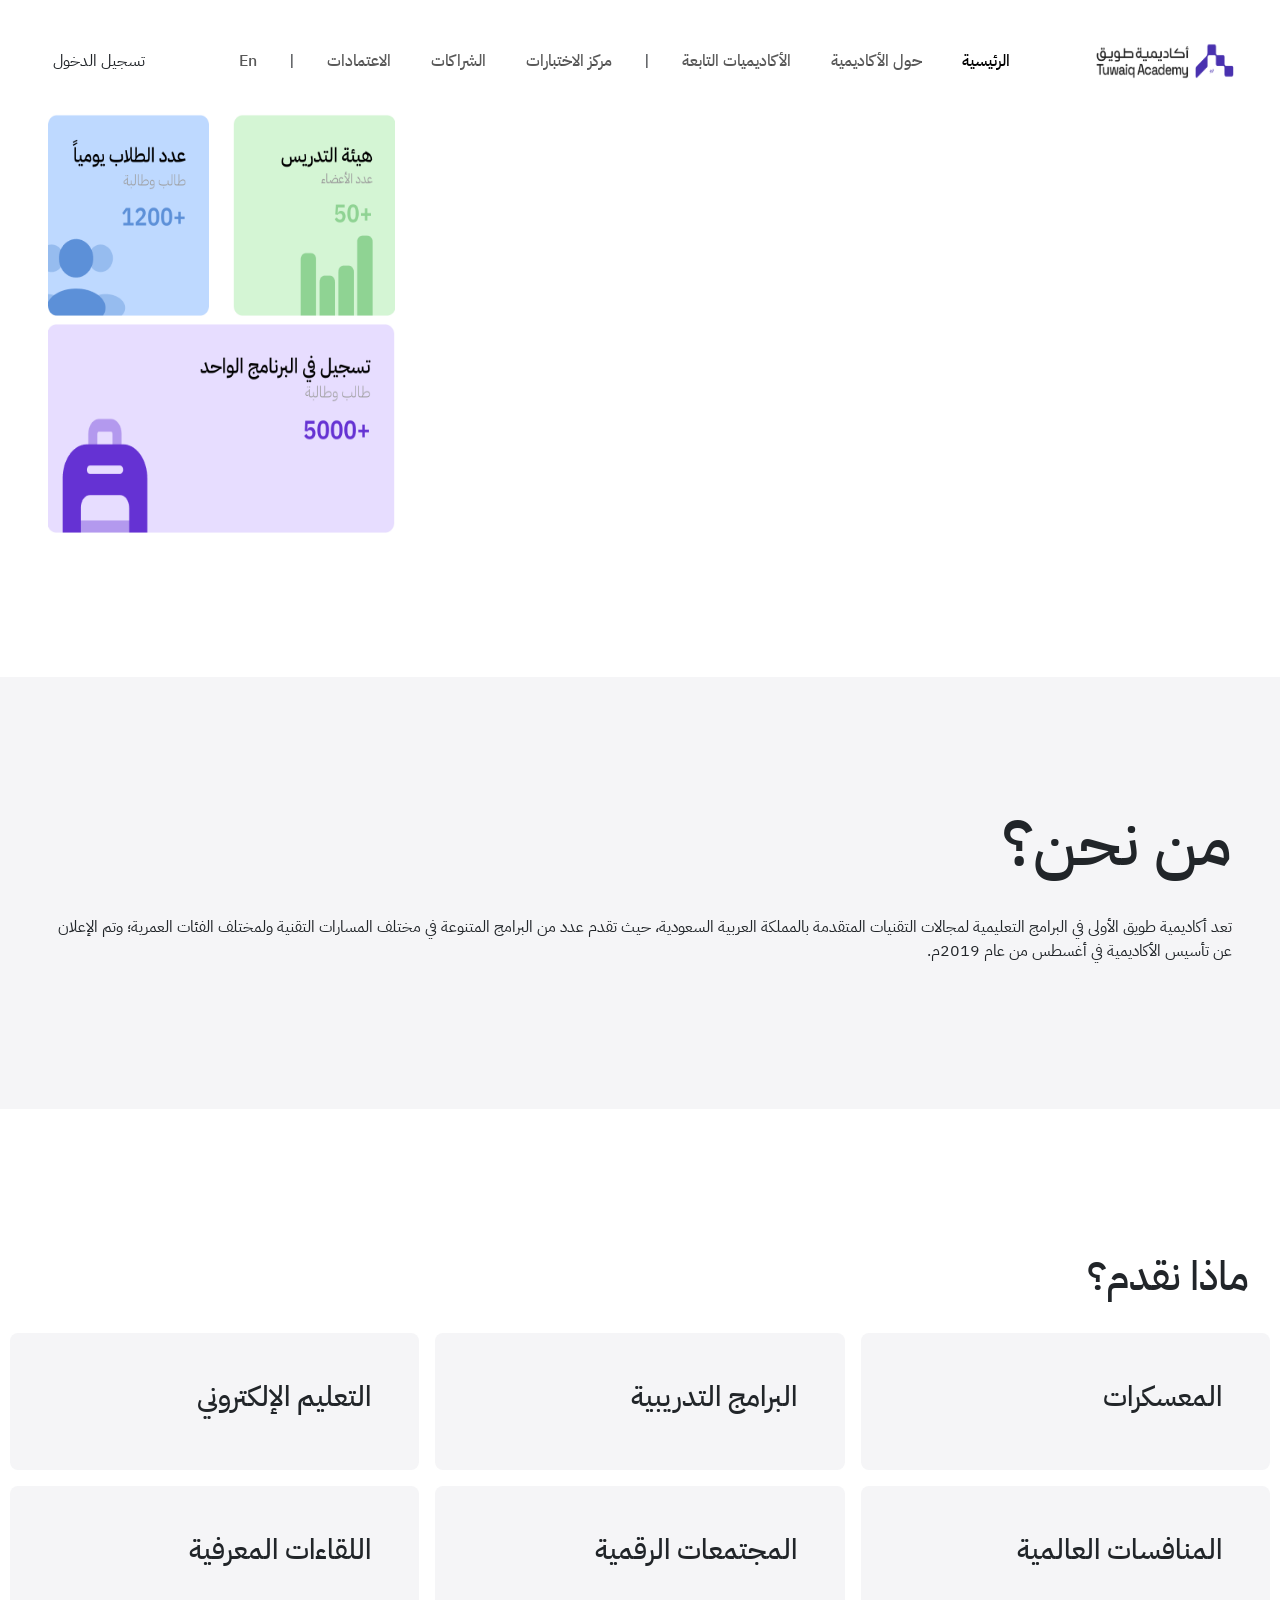
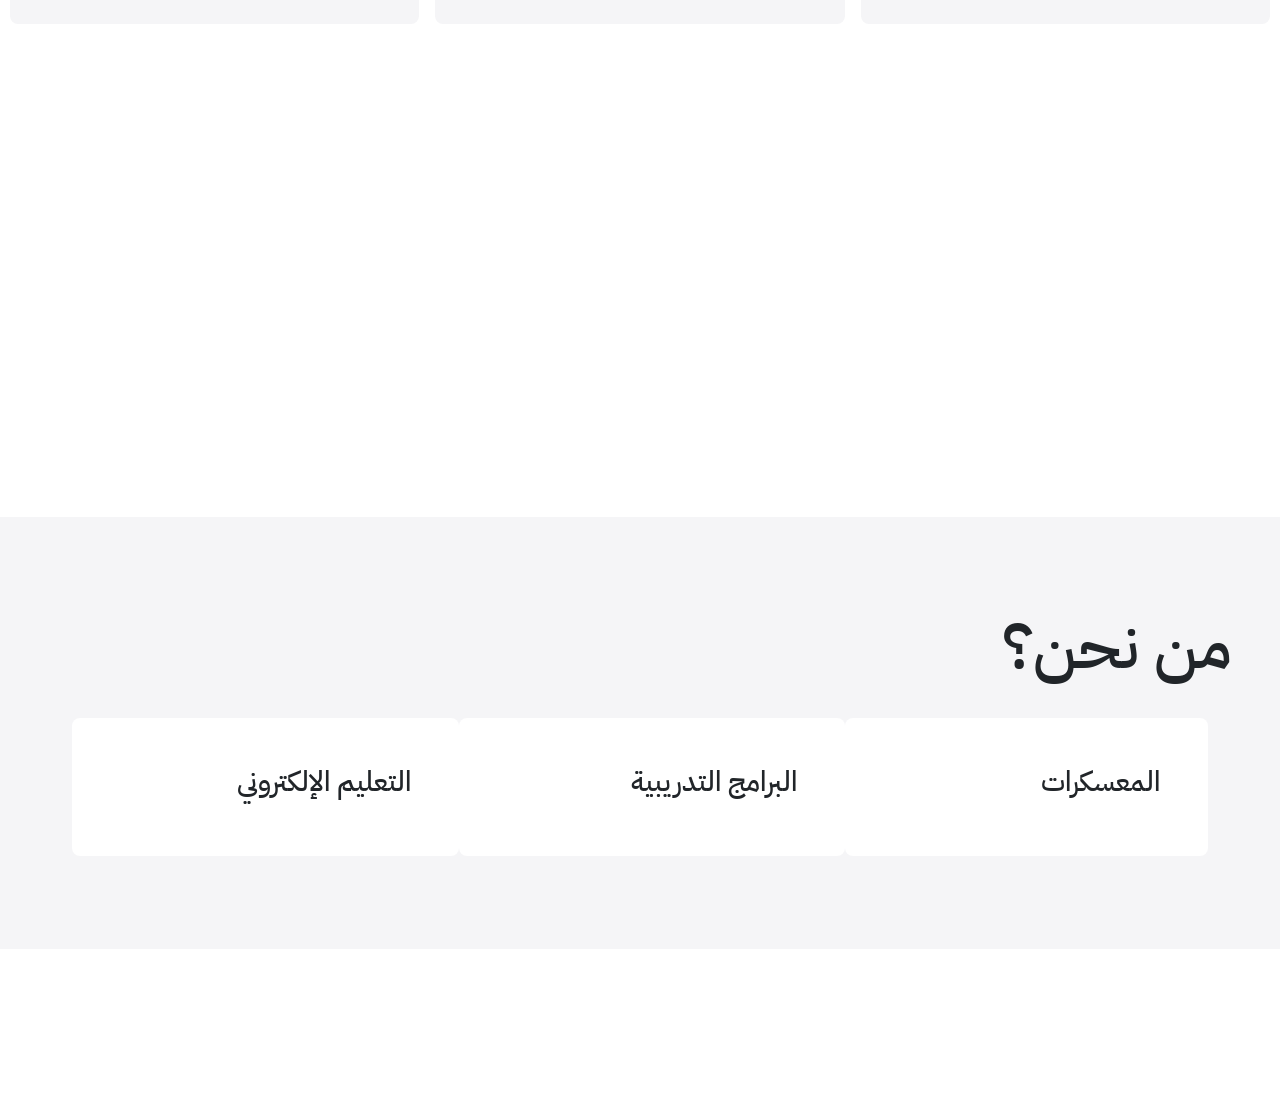
==== about.html @ 2840f58c "add more content to about.html" ====
<!DOCTYPE html>
<html lang="en">

<head>
    <meta charset="UTF-8">
    <meta name="viewport" content="width=device-width, initial-scale=1.0">
    <link href="https://cdn.jsdelivr.net/npm/bootstrap@5.3.5/dist/css/bootstrap.min.css" rel="stylesheet"
        integrity="sha384-SgOJa3DmI69IUzQ2PVdRZhwQ+dy64/BUtbMJw1MZ8t5HZApcHrRKUc4W0kG879m7" crossorigin="anonymous">
    <link rel="stylesheet" href="styles.css">
    <title>About the Academy</title>
</head>

<body>
    <!--Navbar Responsive -->
    <header class="pt-2  container-fluid" dir="rtl">
        <nav class="navbar  navbar-expand-lg">
            <div class="container-fluid d-flex align-items-center justify-content-between">

                <a class="navbar-brand" href="#">
                    <img src="./images/logo-h.png" alt="Logo" class="img-fluid" style="height: 80px; width: 150px;">
                </a>
                <button class="navbar-toggler border-0" type="button" data-bs-toggle="collapse"
                    data-bs-target="#mainNav" aria-controls="mainNav" aria-expanded="false"
                    aria-label="Toggle navigation">
                    <span class="navbar-toggler-icon"></span>
                </button>

                <!-- عناصر القائمة -->
                <div class="collapse navbar-collapse " id="mainNav">
                    <!--ul list-->
                    <ul class="navbar-nav mx-auto text-center rounded-4 p-2 fs-6 fw-medium  gap-4 d-flex align-items-center"
                        id="ul-list">
                        <li class="nav-item">
                            <a class="nav-link active purpleColor" aria-current="page" href="index.html">الرئيسية</a>
                        </li>
                        <li class="nav-item"><a class="nav-link" href="about.html">حول الأكاديمية</a></li>
                        <li class="nav-item"><a class="nav-link" href="#">الأكاديميات التابعة</a></li>
                        <li class="nav-item d-none d-lg-block text-muted">|</li>
                        <li class="nav-item"><a class="nav-link" href="#">مركز الاختبارات</a></li>
                        <li class="nav-item"><a class="nav-link" href="partnerships.html">الشراكات</a></li>
                        <li class="nav-item"><a class="nav-link" href="#">الاعتمادات</a></li>
                        <li class="nav-item d-none d-lg-block text-muted">|</li>
                        <li class="nav-item">
                            <a class="nav-link EnglishPage" href="#">En</a>
                        </li>
                    </ul>
                    <!--//ul list//-->
                    <div class="text-center mt-3 mt-lg-0 ms-lg-3">
                        <button class="btn purpleColor">تسجيل الدخول</button>
                    </div>
                </div>
            </div>
        </nav>
    </header>
    <!--//Navbar Responsive //-->

    <section dir="rtl" class="d-flex flex-column flex-md-row container-fluid justify-content-center  ">
        <video style="height: auto; object-fit: cover;" class="rounded-3 col-11 col-md-8 " autoplay="" loop="" muted=""
            playsinline="">
            <source class="container-fluid" src="https://cdn.tuwaiq.edu.sa/landing/introS3.mp4" type="video/mp4">
        </video>
        <br>
        <div class="container justify-content-center gap-2 col-12 col-md-4 row">
            <div class="row container-fluid d-flex">
                <img class="col-6 rounded-3" src="images/staff.png" alt="">
                <img class="col-6 rounded-3" src="images/daily_std_num.png" alt="">
            </div>
            <div class="row">
                <img class="col-12 rounded-3" src="images/total_joiners.png" alt="">
            </div>
        </div>
    </section>
    <section style="height: 80vh;" dir="rtl" class="col-12 d-flex justify-content-center align-items-center">
        <div style="background-color: rgb(245, 245, 247); height: 60%;"
            class="d-flex flex-column justify-content-center p-md-5 p-4 ">
            <h1 style="font-size: 4em; ">من نحن؟</h1>
            <br>
            <p>تعد أكاديمية طويق الأولى في البرامج التعليمية لمجالات التقنيات المتقدمة بالمملكة العربية السعودية، حيث
                تقدم
                عدد من البرامج المتنوعة في مختلف المسارات التقنية ولمختلف الفئات العمرية؛ وتم الإعلان عن تأسيس
                الأكاديمية في
                أغسطس من عام 2019م.
            </p>
        </div>
    </section>

    <section style="height: 80vh;" dir="rtl" class="container-fluid d-flex flex-column align-items-center">
        <h1 style="width: 97%;">ماذا نقدم؟</h1>
        <br>
        <div class="col-12 d-flex align-content-center justify-content-center">
            <div class="row gap-3 justify-content-center">
                <div style="width: 32%; background-color: rgb(245, 245, 247); " class="col-5 col-md-3 p-5 rounded-3">
                    <h3 class=" d-flex align-content-start justify-content-center justify-content-md-start">
                        المعسكرات
                    </h3>
                </div>
                <div style="width: 32%; background-color: rgb(245, 245, 247); " class="col-5 col-md-3 p-5 rounded-3">
                    <h3 class=" d-flex align-content-start justify-content-center justify-content-md-start">
                        البرامج التدريبية
                    </h3>
                </div>
                <div style="width: 32%; background-color: rgb(245, 245, 247); " class="col-5 col-md-3 p-5 rounded-3">
                    <h3 class=" d-flex align-content-start justify-content-center justify-content-md-start">
                        التعليم الإلكتروني
                    </h3>
                </div>
                <div style="width: 32%; background-color: rgb(245, 245, 247); " class="col-5 col-md-3 p-5 rounded-3">
                    <h3 class=" d-flex align-content-start justify-content-center justify-content-md-start">
                        المنافسات العالمية
                    </h3>
                </div>
                <div style="width: 32%; background-color: rgb(245, 245, 247); " class="col-5 col-md-3 p-5 rounded-3">
                    <h3 class=" d-flex align-content-start justify-content-center justify-content-md-start">
                        المجتمعات الرقمية
                    </h3>
                </div>
                <div style="width: 32%; background-color: rgb(245, 245, 247); " class="col-5 col-md-3 p-5 rounded-3">
                    <h3 class=" d-flex align-content-start justify-content-center justify-content-md-start">
                        اللقاءات المعرفية
                    </h3>
                </div>
            </div>
        </div>
    </section>
    <section style="height: 80vh;" dir="rtl" class="col-12 d-flex justify-content-center align-items-center">
        <div style="background-color: rgb(245, 245, 247); height: 60%; width: 100vw;"
            class="d-flex flex-column justify-content-center p-md-5 p-4 ">
            <h1 style="font-size: 4em; ">من نحن؟</h1>

            <br>
            <div class="border:2px solid black; row justify-content-center">
                <div style="width: 30%; background-color: white" class="col-12 col-md-3 p-5 rounded-3">
                    <h3 class=" d-flex align-content-start justify-content-center justify-content-md-start">
                        المعسكرات
                    </h3>
                </div>
                <div style="width: 32%; background-color: white; " class="col-12 col-md-3 p-5 rounded-3">
                    <h3 class=" d-flex align-content-start justify-content-center justify-content-md-start">
                        البرامج التدريبية
                    </h3>
                </div>
                <div style="width: 32%; background-color: white; " class="col-12 col-md-3 p-5 rounded-3">
                    <h3 class=" d-flex align-content-start justify-content-center justify-content-md-start">
                        التعليم الإلكتروني
                    </h3>
                </div>
            </div>
        </div>
    </section>

    <script src="https://cdn.jsdelivr.net/npm/@popperjs/core@2.11.8/dist/umd/popper.min.js"
        integrity="sha384-I7E8VVD/ismYTF4hNIPjVp/Zjvgyol6VFvRkX/vR+Vc4jQkC+hVqc2pM8ODewa9r"
        crossorigin="anonymous"></script>
    <script src="https://cdn.jsdelivr.net/npm/bootstrap@5.3.5/dist/js/bootstrap.min.js"
        integrity="sha384-VQqxDN0EQCkWoxt/0vsQvZswzTHUVOImccYmSyhJTp7kGtPed0Qcx8rK9h9YEgx+"
        crossorigin="anonymous"></script>
</body>

</html>
---- styles.css ----
@import url("https://fonts.googleapis.com/css2?family=Cairo:wght@200..1000&family=IBM+Plex+Sans+Arabic:wght@100;200;300;400;500;600;700&family=Tajawal:wght@200;300;400;500;700;800;900&display=swap");

* {
  margin: 0;
  padding: 0;
  box-sizing: border-box;
  font-family: IBM Plex Sans Arabic !important;
}
 
body {
    font-family: Arial, sans-serif;
}

.cards-container {
    display: flex;
    width: 100%;
    gap: 1.5rem;
    min-height: 30vh;
    margin-bottom: 2rem;
}

.card-custom {
    border-radius: 1.5rem;
    height: 100%;
    width: 100%;
    padding: 2.5rem;
    padding-bottom: 0;
    display: flex;
    flex-direction: column;
    justify-content: space-between;
    overflow: hidden;
    transition: all 0.3s;
    cursor: pointer;
}

.bootcamps-card {
    background-color: #BED9FF;
}

.bootcamps-card:hover {
    box-shadow: 8px 8px #6e91c3;
}

.programs-card {
    background-color: #FFE7EF;
}

.programs-card:hover {
    box-shadow: 8px 8px #e3a9ba;
}

.webinars-card {
    background-color: #D3FFD5;
}

.webinars-card:hover {
    box-shadow: 8px 8px #6aa06d;
}

.title-and-link {
    display: flex;
    justify-content: space-between;
    align-items: center;
    width: 100%;
    margin-bottom: 1rem;
}

.card-title {
    font-size: 1.5rem;
    font-weight: bold;
}

.card-description {
    margin-bottom: 1.5rem;
    width: 100%;
    color: #5C5C5C;
}

.img-container {
    display: flex;
    justify-content: center;
    width: 100%;
    padding-top: 2rem;
}

.img-container img {
    width: 100%;
}

.round-link {

    display: flex;
    align-items: center;
    justify-content: center;
    width: 3rem;
    height: 3rem;
    background-color: white;
    border-radius: 50px;
    overflow: hidden;
    transition: all 0.5s ease-in-out;
}

.round-link:hover {
    padding-left: 1rem;
    padding-right: 1rem;
    width: 7rem;
}

.link-text {
    margin-left: 2rem;
    color: black;
    transition: all 0.3s ease-in-out;
    opacity: 0;
    transform: translateX(0);
}

.round-link:hover .link-text {
    transform: translateX(0);
    opacity: 1;
}

.link-icon {
    position: absolute;
    left: 15px;
}

.round-link:hover .link-icon {
    margin-right: 1rem;
}
/* Section 3 */

.program-card {
    background-color: #F5F5F7;
    border-radius: 1.5rem;
    height: 100%;
    transition: transform 0.3s;
}
.program-card:hover {
    transform: translateY(-5px);
    box-shadow: 0 10px 20px rgba(0,0,0,0.1);
}
.program-image-container {
    height: 290px;
    display: flex;
    justify-content: center;
}
.program-image {
    object-fit: contain;
    width: 100%;
    height: 100%;
    border-radius: 0.5rem;
}
.card-category {
    font-size: 12px;
    color: #5A5A5A;
}
.card-title {
    font-size: 17px;
    font-weight: 600;
    color: #000;
}
.card-meta {
    font-size: 12px;
    font-weight: 600;
    color: #C56B37;
}
.status-indicator {
    width: 8px;
    height: 8px;
    border-radius: 50%;
    margin-top: 6px;
}
.status-open {
    background-color: #10A400;
}
.status-text-open {
    color: #10A400;
    font-size: 12px;
    font-weight: 500;
}
.section-title {
    font-size: 28px;
    font-weight: 500;
    color: #000;
}
.view-more {
    color: #64ABFF;
    font-size: 16px;
    font-weight: 500;
    text-decoration: none;
}
.carousel-container {
    overflow-x: auto;
    scrollbar-width: none;  /* Firefox */
    -ms-overflow-style: none;  /* IE and Edge */
}
.carousel-container::-webkit-scrollbar {
    display: none;  /* Chrome, Safari, Opera */
}
@media (max-width: 768px) {
    .program-card {
        margin-bottom: 1.5rem;
    }
}

/* Media queries for responsiveness */
@media (max-width: 768px) {
    .cards-container {
        display: flex !important;
        flex-direction: row;
        min-height: 10vh;
    }
    
    .card-custom {
        margin-bottom: 1.5rem;
        min-height: 100px;
        width: 50%;
    }
}
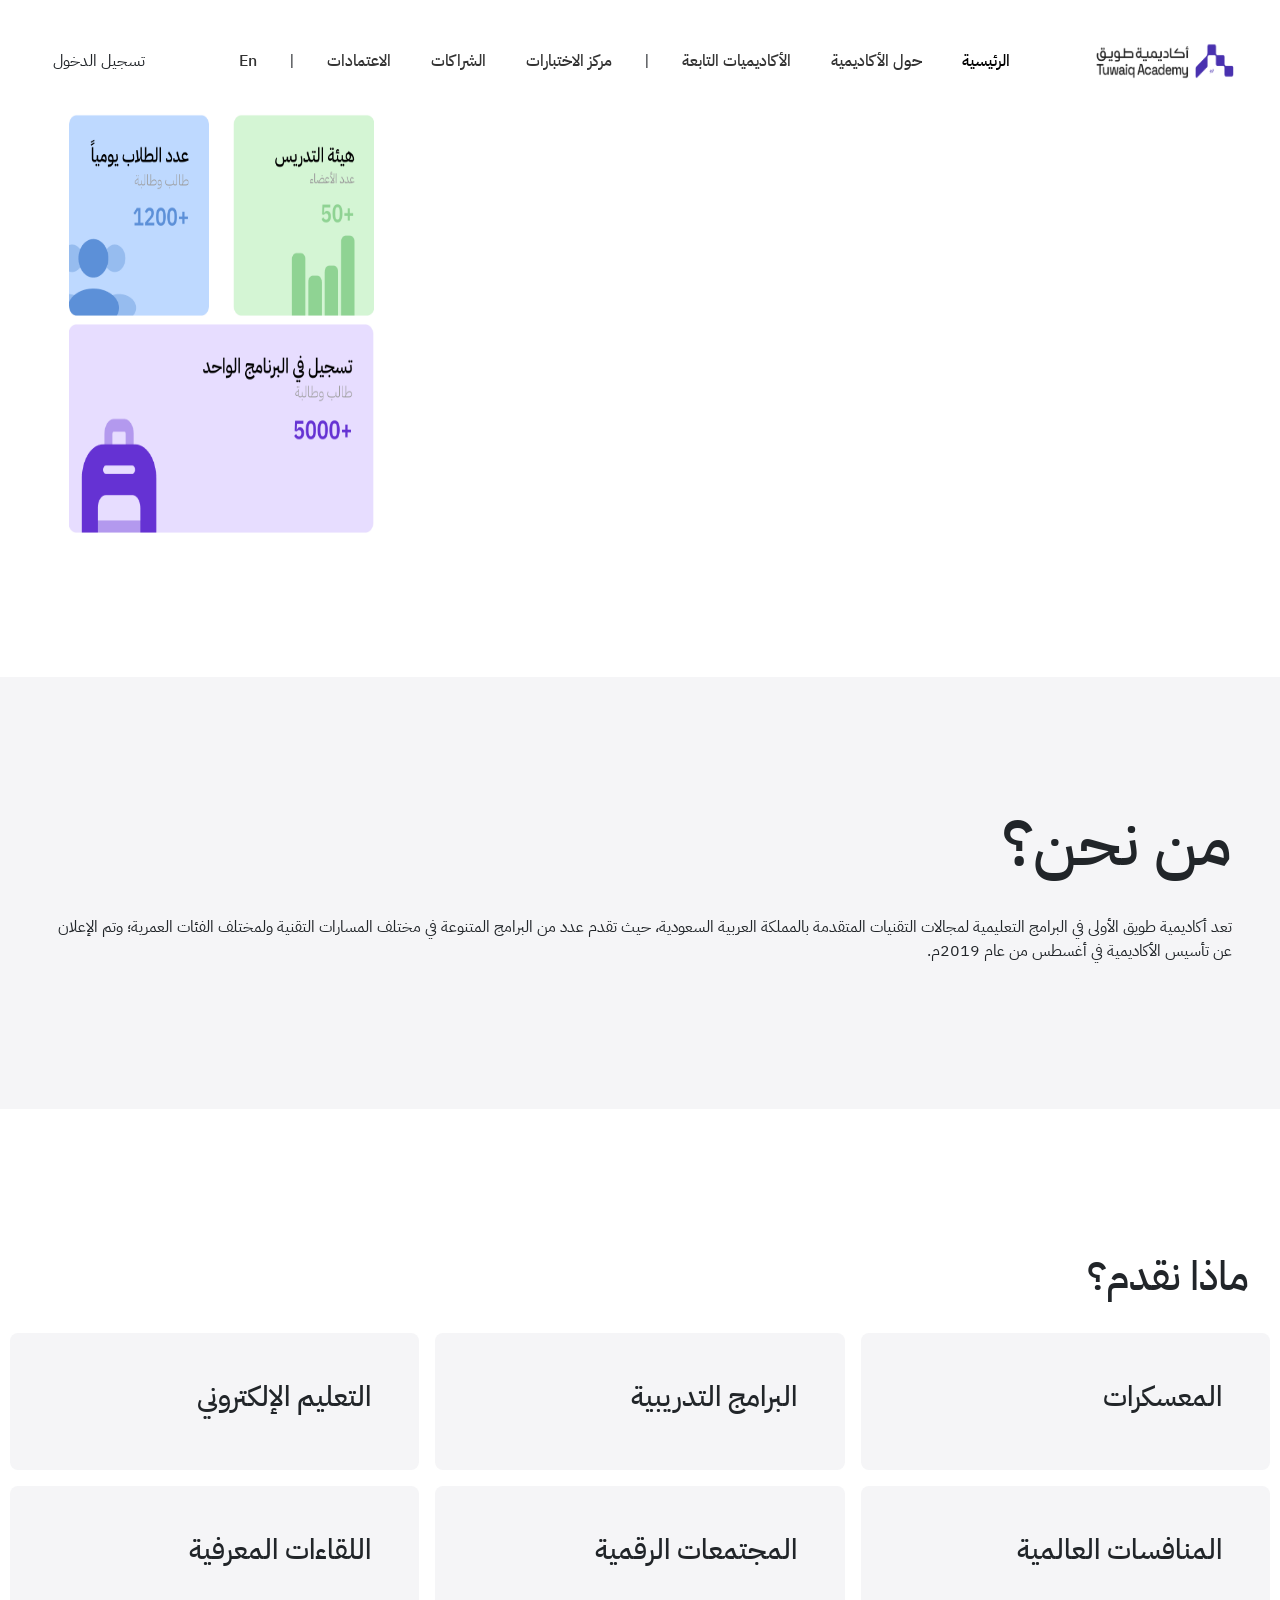
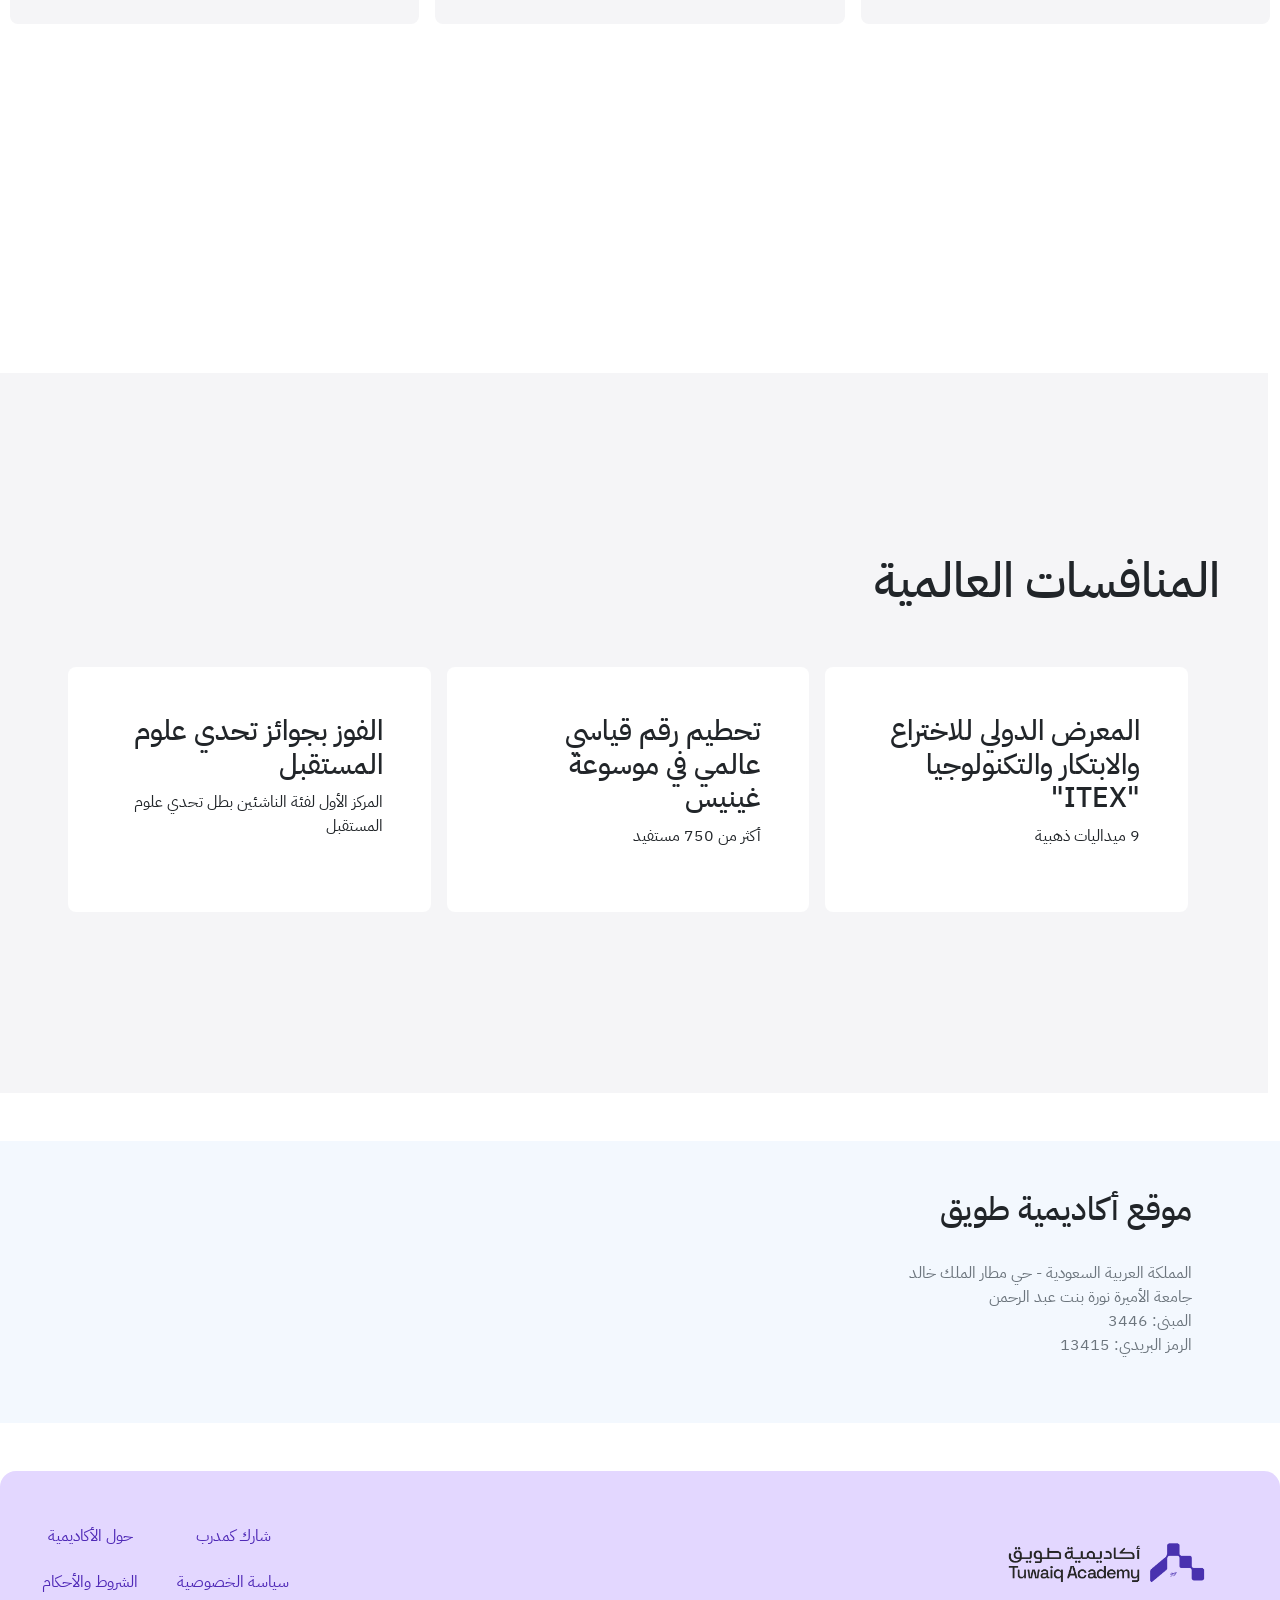
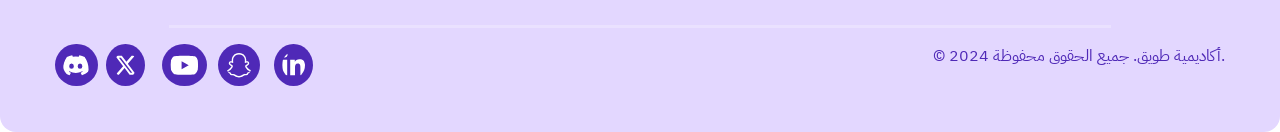
==== commit 21a96bca: "add academy location to page" ====
--- a/about.html
+++ b/about.html
@@ -1,159 +1,352 @@
 <!DOCTYPE html>
 <html lang="en">
-
-<head>
-    <meta charset="UTF-8">
-    <meta name="viewport" content="width=device-width, initial-scale=1.0">
-    <link href="https://cdn.jsdelivr.net/npm/bootstrap@5.3.5/dist/css/bootstrap.min.css" rel="stylesheet"
-        integrity="sha384-SgOJa3DmI69IUzQ2PVdRZhwQ+dy64/BUtbMJw1MZ8t5HZApcHrRKUc4W0kG879m7" crossorigin="anonymous">
-    <link rel="stylesheet" href="styles.css">
+  <head>
+    <meta charset="UTF-8" />
+    <meta name="viewport" content="width=device-width, initial-scale=1.0" />
+    <link
+      href="https://cdn.jsdelivr.net/npm/bootstrap@5.3.5/dist/css/bootstrap.min.css"
+      rel="stylesheet"
+      integrity="sha384-SgOJa3DmI69IUzQ2PVdRZhwQ+dy64/BUtbMJw1MZ8t5HZApcHrRKUc4W0kG879m7"
+      crossorigin="anonymous"
+    />
+    <link rel="stylesheet" href="styles.css" />
     <title>About the Academy</title>
-</head>
-
-<body>
+  </head>
+
+  <body>
     <!--Navbar Responsive -->
-    <header class="pt-2  container-fluid" dir="rtl">
-        <nav class="navbar  navbar-expand-lg">
-            <div class="container-fluid d-flex align-items-center justify-content-between">
-
-                <a class="navbar-brand" href="#">
-                    <img src="./images/logo-h.png" alt="Logo" class="img-fluid" style="height: 80px; width: 150px;">
-                </a>
-                <button class="navbar-toggler border-0" type="button" data-bs-toggle="collapse"
-                    data-bs-target="#mainNav" aria-controls="mainNav" aria-expanded="false"
-                    aria-label="Toggle navigation">
-                    <span class="navbar-toggler-icon"></span>
-                </button>
-
-                <!-- عناصر القائمة -->
-                <div class="collapse navbar-collapse " id="mainNav">
-                    <!--ul list-->
-                    <ul class="navbar-nav mx-auto text-center rounded-4 p-2 fs-6 fw-medium  gap-4 d-flex align-items-center"
-                        id="ul-list">
-                        <li class="nav-item">
-                            <a class="nav-link active purpleColor" aria-current="page" href="index.html">الرئيسية</a>
-                        </li>
-                        <li class="nav-item"><a class="nav-link" href="about.html">حول الأكاديمية</a></li>
-                        <li class="nav-item"><a class="nav-link" href="#">الأكاديميات التابعة</a></li>
-                        <li class="nav-item d-none d-lg-block text-muted">|</li>
-                        <li class="nav-item"><a class="nav-link" href="#">مركز الاختبارات</a></li>
-                        <li class="nav-item"><a class="nav-link" href="partnerships.html">الشراكات</a></li>
-                        <li class="nav-item"><a class="nav-link" href="#">الاعتمادات</a></li>
-                        <li class="nav-item d-none d-lg-block text-muted">|</li>
-                        <li class="nav-item">
-                            <a class="nav-link EnglishPage" href="#">En</a>
-                        </li>
-                    </ul>
-                    <!--//ul list//-->
-                    <div class="text-center mt-3 mt-lg-0 ms-lg-3">
-                        <button class="btn purpleColor">تسجيل الدخول</button>
-                    </div>
+    <header class="pt-2 container-fluid" dir="rtl">
+      <nav class="navbar navbar-expand-lg">
+        <div
+          class="container-fluid d-flex align-items-center justify-content-between"
+        >
+          <a class="navbar-brand" href="#">
+            <img
+              src="./images/logo-h.png"
+              alt="Logo"
+              class="img-fluid"
+              style="height: 80px; width: 150px"
+            />
+          </a>
+          <button
+            class="navbar-toggler border-0"
+            type="button"
+            data-bs-toggle="collapse"
+            data-bs-target="#mainNav"
+            aria-controls="mainNav"
+            aria-expanded="false"
+            aria-label="Toggle navigation"
+          >
+            <span class="navbar-toggler-icon"></span>
+          </button>
+
+          <!-- عناصر القائمة -->
+          <div class="collapse navbar-collapse" id="mainNav">
+            <!--ul list-->
+            <ul
+              class="navbar-nav mx-auto text-center rounded-4 p-2 fs-6 fw-medium gap-4 d-flex align-items-center"
+              id="ul-list"
+            >
+              <li class="nav-item">
+                <a
+                  class="nav-link active purpleColor"
+                  aria-current="page"
+                  href="index.html"
+                  >الرئيسية</a
+                >
+              </li>
+              <li class="nav-item">
+                <a class="nav-link" href="about.html">حول الأكاديمية</a>
+              </li>
+              <li class="nav-item">
+                <a class="nav-link" href="#">الأكاديميات التابعة</a>
+              </li>
+              <li class="nav-item d-none d-lg-block text-muted">|</li>
+              <li class="nav-item">
+                <a class="nav-link" href="#">مركز الاختبارات</a>
+              </li>
+              <li class="nav-item">
+                <a class="nav-link" href="partnerships.html">الشراكات</a>
+              </li>
+              <li class="nav-item">
+                <a class="nav-link" href="#">الاعتمادات</a>
+              </li>
+              <li class="nav-item d-none d-lg-block text-muted">|</li>
+              <li class="nav-item">
+                <a class="nav-link EnglishPage" href="#">En</a>
+              </li>
+            </ul>
+            <!--//ul list//-->
+            <div class="text-center mt-3 mt-lg-0 ms-lg-3">
+              <button class="btn purpleColor">تسجيل الدخول</button>
+            </div>
+          </div>
+        </div>
+      </nav>
+    </header>
+    <!--//Navbar Responsive //-->
+
+    <section
+      dir="rtl"
+      class="d-flex flex-column flex-md-row container-fluid justify-content-center"
+    >
+      <video
+        style="height: auto; object-fit: cover"
+        class="rounded-3 col-11 col-md-8"
+        autoplay=""
+        loop=""
+        muted=""
+        playsinline=""
+      >
+        <source
+          class="container-fluid"
+          src="https://cdn.tuwaiq.edu.sa/landing/introS3.mp4"
+          type="video/mp4"
+        />
+      </video>
+      <br />
+      <div class="container justify-content-center gap-2 col-12 col-md-4 row">
+        <div class="row container-fluid d-flex">
+          <img class="col-6 rounded-3" src="images/staff.png" alt="" />
+          <img class="col-6 rounded-3" src="images/daily_std_num.png" alt="" />
+        </div>
+        <div class="row">
+          <img class="col-12 rounded-3" src="images/total_joiners.png" alt="" />
+        </div>
+      </div>
+    </section>
+    <section
+      style="height: 80vh"
+      dir="rtl"
+      class="col-12 d-flex justify-content-center align-items-center"
+    >
+      <div
+        style="background-color: rgb(245, 245, 247); height: 60%"
+        class="d-flex flex-column justify-content-center p-md-5 p-4"
+      >
+        <h1 style="font-size: 4em">من نحن؟</h1>
+        <br />
+        <p>
+          تعد أكاديمية طويق الأولى في البرامج التعليمية لمجالات التقنيات
+          المتقدمة بالمملكة العربية السعودية، حيث تقدم عدد من البرامج المتنوعة
+          في مختلف المسارات التقنية ولمختلف الفئات العمرية؛ وتم الإعلان عن تأسيس
+          الأكاديمية في أغسطس من عام 2019م.
+        </p>
+      </div>
+    </section>
+
+    <section
+      style="height: 80vh"
+      dir="rtl"
+      class="container-fluid d-flex flex-column align-items-center"
+    >
+      <h1 style="width: 97%">ماذا نقدم؟</h1>
+      <br />
+      <div class="col-12 d-flex align-content-center justify-content-center">
+        <div class="row gap-3 justify-content-center">
+          <div
+            style="width: 32%; background-color: rgb(245, 245, 247)"
+            class="col-5 col-md-3 p-5 rounded-3"
+          >
+            <h3
+              class="d-flex align-content-start justify-content-center justify-content-md-start"
+            >
+              المعسكرات
+            </h3>
+          </div>
+          <div
+            style="width: 32%; background-color: rgb(245, 245, 247)"
+            class="col-5 col-md-3 p-5 rounded-3"
+          >
+            <h3
+              class="d-flex align-content-start justify-content-center justify-content-md-start"
+            >
+              البرامج التدريبية
+            </h3>
+          </div>
+          <div
+            style="width: 32%; background-color: rgb(245, 245, 247)"
+            class="col-5 col-md-3 p-5 rounded-3"
+          >
+            <h3
+              class="d-flex align-content-start justify-content-md-start"
+            >
+              التعليم الإلكتروني
+            </h3>
+          </div>
+          <div
+            style="width: 32%; background-color: rgb(245, 245, 247)"
+            class="col-5 col-md-3 p-5 rounded-3"
+          >
+            <h3
+              class="d-flex align-content-start justify-content-center justify-content-md-start"
+            >
+              المنافسات العالمية
+            </h3>
+          </div>
+          <div
+            style="width: 32%; background-color: rgb(245, 245, 247)"
+            class="col-5 col-md-3 p-5 rounded-3"
+          >
+            <h3
+              class="d-flex align-content-start justify-content-center justify-content-md-start"
+            >
+              المجتمعات الرقمية
+            </h3>
+          </div>
+          <div
+            style="width: 32%; background-color: rgb(245, 245, 247)"
+            class="col-5 col-md-3 p-5 rounded-3"
+          >
+            <h3
+              class="d-flex align-content-start justify-content-center justify-content-md-start"
+            >
+              اللقاءات المعرفية
+            </h3>
+          </div>
+        </div>
+      </div>
+    </section>
+    <section style="height: 80vh" dir="rtl" class="container-fluid">
+      <div
+        style="background-color: rgb(245, 245, 247)"
+        class="d-flex flex-column justify-content-center p-md-5 p-4 h-100 min-vw-100"
+      >
+        <h1 style="font-size: 3em">المنافسات العالمية</h1>
+        <br /><br />
+        <div class="row justify-content-center gap-3">
+          <div class="col-12 col-sm-6 col-md-4 p-5 rounded-3 bg-white">
+            <h3 class="text-end">
+              المعرض الدولي للاختراع والابتكار والتكنولوجيا "ITEX"
+            </h3>
+            <p>9 ميداليات ذهبية</p>
+          </div>
+          <div class="col-12 col-sm-6 col-md-4 p-5 rounded-3 bg-white">
+            <h3 class=" text-end">
+              تحطيم رقم قياسي عالمي في موسوعة غينيس
+            </h3>
+            <p>أكثر من 750 مستفيد</p>
+          </div>
+          <div class="col-12 col-sm-6 col-md-4 p-5 rounded-3 bg-white">
+            <h3 class=" text-end">
+              الفوز بجوائز تحدي علوم المستقبل
+            </h3>
+            <p>المركز الأول لفئة الناشئين بطل تحدي علوم المستقبل</p>
+          </div>
+        </div>
+      </div>
+    </section>
+
+    <section
+    style="background-color: rgb(243, 248, 254); "
+      class="row py-md-3 px-md-5 my-5 align-items-center min-vw-100"
+    >
+      <iframe
+
+        class="col-4 col-md-4 acad-location"
+        src="https://www.google.com/maps/embed?pb=!1m14!1m8!1m3!1d3620.285290349758!2d46.713868!3d24.854104!3m2!1i1024!2i768!4f13.1!3m3!1m2!1s0x3e2efbd2d9c324c7%3A0x9124f530f1b56443!2sTuwaiq%20Academy!5e0!3m2!1sen!2ssa!4v1746204936736!5m2!1sen!2ssa"    
+        allowfullscreen=""
+        height="150"
+        loading="lazy"
+        referrerpolicy="no-referrer-when-downgrade"
+      ></iframe>
+      <div dir="rtl" class=" col-7 col-md-8 my-3">
+        <h2 >موقع أكاديمية طويق</h2>
+        <br>
+        <ul class="text-secondary list-unstyled">
+          <li>المملكة العربية السعودية - حي مطار الملك خالد</li>
+          <li>جامعة الأميرة نورة بنت عبد الرحمن</li>
+          <li>المبنى: 3446</li>
+          <li>الرمز البريدي: 13415</li>
+        </ul>
+      </div>
+    </section>
+
+
+    <footer dir="rtl" style="background-color: rgb(227, 215, 255);"
+        class=" container-fluid d-flex align-items-center rounded-4 h-md-25">
+        <div style="width: 100%;" class="d-flex flex-column justify-content-center align-items-center">
+            <div style="width: 99%;" class="row justify-content-md-between justify-content-center">
+                <div class="col-9 col-md-3 text-center">
+                    <img class="w-75" src="images/logo.png" alt="">
+                </div>
+                <div class="col-12 col-md-3 row d-flex text-center">
+                    <a style="color: rgb(79, 41, 183);" class="col-6 link-underline-light link-underline-opacity-0 my-2" href="#">شارك كمدرب</a>
+                    <a style="color: rgb(79, 41, 183);" class="col-6 link-underline-light link-underline-opacity-0 my-2" href="#">حول الأكاديمية</a>
+                    <a style="color: rgb(79, 41, 183);" class="col-6 link-underline-light link-underline-opacity-0 my-2" href="#"> سياسة الخصوصية</a>
+                    <a style="color: rgb(79, 41, 183);" class="col-6 link-underline-light link-underline-opacity-0 my-2" href="#">الشروط والأحكام</a>
+                </div>           
+            </div>
+    
+            <hr style="height: 3px;" class="bg-white border-0 w-75">
+
+            <div dir="ltr" style="width: 95%;" class="row justify-content-center justify-content-md-between h-25">
+                <div class="col-10 col-md-3 d-flex h-75">
+                    <a style="width: 45%;" href="https://discord.gg/DWpUH7wFxj" class="text-white ">
+                        <svg style="background-color:  rgb(79, 41, 183);" width="85%" height="100%"
+                            class="rounded-circle p-2" aria-hidden="true" xmlns="http://www.w3.org/2000/svg"
+                            fill="currentColor" viewBox="0 0 21 16">
+                            <path
+                                d="M16.942 1.556a16.3 16.3 0 0 0-4.126-1.3 12.04 12.04 0 0 0-.529 1.1 15.175 15.175 0 0 0-4.573 0 11.585 11.585 0 0 0-.535-1.1 16.274 16.274 0 0 0-4.129 1.3A17.392 17.392 0 0 0 .182 13.218a15.785 15.785 0 0 0 4.963 2.521c.41-.564.773-1.16 1.084-1.785a10.63 10.63 0 0 1-1.706-.83c.143-.106.283-.217.418-.33a11.664 11.664 0 0 0 10.118 0c.137.113.277.224.418.33-.544.328-1.116.606-1.71.832a12.52 12.52 0 0 0 1.084 1.785 16.46 16.46 0 0 0 5.064-2.595 17.286 17.286 0 0 0-2.973-11.59ZM6.678 10.813a1.941 1.941 0 0 1-1.8-2.045 1.93 1.93 0 0 1 1.8-2.047 1.919 1.919 0 0 1 1.8 2.047 1.93 1.93 0 0 1-1.8 2.045Zm6.644 0a1.94 1.94 0 0 1-1.8-2.045 1.93 1.93 0 0 1 1.8-2.047 1.918 1.918 0 0 1 1.8 2.047 1.93 1.93 0 0 1-1.8 2.045Z">
+                            </path>
+                        </svg>
+                    </a>
+                    <a style="width: 30%;" href="https://twitter.com/TuwaiqAcademy" class="text-white w-50">
+                        <svg style="background-color: rgb(79, 41, 183);;" width=70% height="100%"
+                            class="rounded-circle p-2" xmlns="http://www.w3.org/2000/svg" viewBox="0 0 512 512">
+                            <path fill="#ffffff"
+                                d="M389.2 48h70.6L305.6 224.2 487 464H345L233.7 318.6 106.5 464H35.8L200.7 275.5 26.8 48H172.4L272.9 180.9 389.2 48zM364.4 421.8h39.1L151.1 88h-42L364.4 421.8z">
+                            </path>
+                        </svg>
+                    </a>
+
+                    <a style="width: 45%;" href="https://www.youtube.com/channel/UC_pOwgeaVK7bg3z7fJB5N8w"
+                        class="text-white w-50">
+                        <svg style="background-color: rgb(79, 41, 183);;" width="80%" height="100%"
+                            class="rounded-circle p-2" xmlns="http://www.w3.org/2000/svg" viewBox="0 0 576 512">
+                            <path fill="#ffffff"
+                                d="M549.7 124.1c-6.3-23.7-24.8-42.3-48.3-48.6C458.8 64 288 64 288 64S117.2 64 74.6 75.5c-23.5 6.3-42 24.9-48.3 48.6-11.4 42.9-11.4 132.3-11.4 132.3s0 89.4 11.4 132.3c6.3 23.7 24.8 41.5 48.3 47.8C117.2 448 288 448 288 448s170.8 0 213.4-11.5c23.5-6.3 42-24.2 48.3-47.8 11.4-42.9 11.4-132.3 11.4-132.3s0-89.4-11.4-132.3zm-317.5 213.5V175.2l142.7 81.2-142.7 81.2z">
+                            </path>
+                        </svg>
+                    </a>
+
+                    <a style="width: 45%;" href="https://www.snapchat.com/add/tuwaiqacademy" class="text-white w-50">
+                        <svg style="background-color: rgb(79, 41, 183);;" width="75%" height="100%"
+                            class="rounded-circle p-2" xmlns="http://www.w3.org/2000/svg" viewBox="0 0 512 512">
+                            <path fill="#ffffff"
+                                d="M496.9 366.6c-3.4-9.2-9.8-14.1-17.1-18.2-1.4-.8-2.6-1.5-3.7-1.9-2.2-1.1-4.4-2.2-6.6-3.4-22.8-12.1-40.6-27.3-53-45.4a102.9 102.9 0 0 1 -9.1-16.1c-1.1-3-1-4.7-.2-6.3a10.2 10.2 0 0 1 2.9-3c3.9-2.6 8-5.2 10.7-7 4.9-3.2 8.8-5.7 11.2-7.4 9.4-6.5 15.9-13.5 20-21.3a42.4 42.4 0 0 0 2.1-35.2c-6.2-16.3-21.6-26.4-40.3-26.4a55.5 55.5 0 0 0 -11.7 1.2c-1 .2-2.1 .5-3.1 .7 .2-11.2-.1-22.9-1.1-34.5-3.5-40.8-17.8-62.1-32.7-79.2A130.2 130.2 0 0 0 332.1 36.4C309.5 23.5 283.9 17 256 17S202.6 23.5 180 36.4a129.7 129.7 0 0 0 -33.3 26.8c-14.9 17-29.2 38.4-32.7 79.2-1 11.6-1.2 23.4-1.1 34.5-1-.3-2-.5-3.1-.7a55.5 55.5 0 0 0 -11.7-1.2c-18.7 0-34.1 10.1-40.3 26.4a42.4 42.4 0 0 0 2 35.2c4.1 7.8 10.7 14.7 20 21.3 2.5 1.7 6.4 4.2 11.2 7.4 2.6 1.7 6.5 4.2 10.3 6.7a11.1 11.1 0 0 1 3.3 3.3c.8 1.6 .8 3.4-.4 6.6a102 102 0 0 1 -8.9 15.8c-12.1 17.7-29.4 32.6-51.4 44.6C32.4 348.6 20.2 352.8 15.1 366.7c-3.9 10.5-1.3 22.5 8.5 32.6a49.1 49.1 0 0 0 12.4 9.4 134.3 134.3 0 0 0 30.3 12.1 20 20 0 0 1 6.1 2.7c3.6 3.1 3.1 7.9 7.8 14.8a34.5 34.5 0 0 0 9 9.1c10 6.9 21.3 7.4 33.2 7.8 10.8 .4 23 .9 36.9 5.5 5.8 1.9 11.8 5.6 18.7 9.9C194.8 481 217.7 495 256 495s61.3-14.1 78.1-24.4c6.9-4.2 12.9-7.9 18.5-9.8 13.9-4.6 26.2-5.1 36.9-5.5 11.9-.5 23.2-.9 33.2-7.8a34.6 34.6 0 0 0 10.2-11.2c3.4-5.8 3.3-9.9 6.6-12.8a19 19 0 0 1 5.8-2.6A134.9 134.9 0 0 0 476 408.7a48.3 48.3 0 0 0 13-10.2l.1-.1C498.4 388.5 500.7 376.9 496.9 366.6zm-34 18.3c-20.7 11.5-34.5 10.2-45.3 17.1-9.1 5.9-3.7 18.5-10.3 23.1-8.1 5.6-32.2-.4-63.2 9.9-25.6 8.5-42 32.8-88 32.8s-62-24.3-88.1-32.9c-31-10.3-55.1-4.2-63.2-9.9-6.6-4.6-1.2-17.2-10.3-23.1-10.7-6.9-24.5-5.7-45.3-17.1-13.2-7.3-5.7-11.8-1.3-13.9 75.1-36.4 87.1-92.6 87.7-96.7 .6-5 1.4-9-4.2-14.1-5.4-5-29.2-19.7-35.8-24.3-10.9-7.6-15.7-15.3-12.2-24.6 2.5-6.5 8.5-8.9 14.9-8.9a27.6 27.6 0 0 1 6 .7c12 2.6 23.7 8.6 30.4 10.2a10.7 10.7 0 0 0 2.5 .3c3.6 0 4.9-1.8 4.6-5.9-.8-13.1-2.6-38.7-.6-62.6 2.8-32.9 13.4-49.2 26-63.6 6.1-6.9 34.5-37 88.9-37s82.9 29.9 88.9 36.8c12.6 14.4 23.2 30.7 26 63.6 2.1 23.9 .3 49.5-.6 62.6-.3 4.3 1 5.9 4.6 5.9a10.6 10.6 0 0 0 2.5-.3c6.7-1.6 18.4-7.6 30.4-10.2a27.6 27.6 0 0 1 6-.7c6.4 0 12.4 2.5 14.9 8.9 3.5 9.4-1.2 17-12.2 24.6-6.6 4.6-30.4 19.3-35.8 24.3-5.6 5.1-4.8 9.1-4.2 14.1 .5 4.2 12.5 60.4 87.7 96.7C468.6 373 476.1 377.5 462.9 384.9z">
+                            </path>
+                        </svg>
+                    </a>
+                    <a style="width: 45%;" href="https://www.linkedin.com/company/tuwaiqacademy"
+                        class="text-white w-50">
+                        <svg style="background-color: rgb(79, 41, 183);;" width="70%" height="100%"
+                            class="rounded-circle p-2" xmlns="http://www.w3.org/2000/svg" viewBox="0 0 448 512">
+                            <path fill="#ffffff"
+                                d="M100.3 448H7.4V148.9h92.9zM53.8 108.1C24.1 108.1 0 83.5 0 53.8a53.8 53.8 0 0 1 107.6 0c0 29.7-24.1 54.3-53.8 54.3zM447.9 448h-92.7V302.4c0-34.7-.7-79.2-48.3-79.2-48.3 0-55.7 37.7-55.7 76.7V448h-92.8V148.9h89.1v40.8h1.3c12.4-23.5 42.7-48.3 87.9-48.3 94 0 111.3 61.9 111.3 142.3V448z">
+                            </path>
+                        </svg>
+                    </a>
+                </div>
+                <div class=" col-12 mt-3 my-md-0 col-md-5 text-md-end text-center">
+                    <p style="color: rgb(79, 41, 183);">© 2024 أكاديمية طويق. جميع الحقوق محفوظة.</p>
                 </div>
             </div>
-        </nav>
-    </header>
-    <!--//Navbar Responsive //-->
-
-    <section dir="rtl" class="d-flex flex-column flex-md-row container-fluid justify-content-center  ">
-        <video style="height: auto; object-fit: cover;" class="rounded-3 col-11 col-md-8 " autoplay="" loop="" muted=""
-            playsinline="">
-            <source class="container-fluid" src="https://cdn.tuwaiq.edu.sa/landing/introS3.mp4" type="video/mp4">
-        </video>
-        <br>
-        <div class="container justify-content-center gap-2 col-12 col-md-4 row">
-            <div class="row container-fluid d-flex">
-                <img class="col-6 rounded-3" src="images/staff.png" alt="">
-                <img class="col-6 rounded-3" src="images/daily_std_num.png" alt="">
-            </div>
-            <div class="row">
-                <img class="col-12 rounded-3" src="images/total_joiners.png" alt="">
-            </div>
-        </div>
-    </section>
-    <section style="height: 80vh;" dir="rtl" class="col-12 d-flex justify-content-center align-items-center">
-        <div style="background-color: rgb(245, 245, 247); height: 60%;"
-            class="d-flex flex-column justify-content-center p-md-5 p-4 ">
-            <h1 style="font-size: 4em; ">من نحن؟</h1>
-            <br>
-            <p>تعد أكاديمية طويق الأولى في البرامج التعليمية لمجالات التقنيات المتقدمة بالمملكة العربية السعودية، حيث
-                تقدم
-                عدد من البرامج المتنوعة في مختلف المسارات التقنية ولمختلف الفئات العمرية؛ وتم الإعلان عن تأسيس
-                الأكاديمية في
-                أغسطس من عام 2019م.
-            </p>
-        </div>
-    </section>
-
-    <section style="height: 80vh;" dir="rtl" class="container-fluid d-flex flex-column align-items-center">
-        <h1 style="width: 97%;">ماذا نقدم؟</h1>
-        <br>
-        <div class="col-12 d-flex align-content-center justify-content-center">
-            <div class="row gap-3 justify-content-center">
-                <div style="width: 32%; background-color: rgb(245, 245, 247); " class="col-5 col-md-3 p-5 rounded-3">
-                    <h3 class=" d-flex align-content-start justify-content-center justify-content-md-start">
-                        المعسكرات
-                    </h3>
-                </div>
-                <div style="width: 32%; background-color: rgb(245, 245, 247); " class="col-5 col-md-3 p-5 rounded-3">
-                    <h3 class=" d-flex align-content-start justify-content-center justify-content-md-start">
-                        البرامج التدريبية
-                    </h3>
-                </div>
-                <div style="width: 32%; background-color: rgb(245, 245, 247); " class="col-5 col-md-3 p-5 rounded-3">
-                    <h3 class=" d-flex align-content-start justify-content-center justify-content-md-start">
-                        التعليم الإلكتروني
-                    </h3>
-                </div>
-                <div style="width: 32%; background-color: rgb(245, 245, 247); " class="col-5 col-md-3 p-5 rounded-3">
-                    <h3 class=" d-flex align-content-start justify-content-center justify-content-md-start">
-                        المنافسات العالمية
-                    </h3>
-                </div>
-                <div style="width: 32%; background-color: rgb(245, 245, 247); " class="col-5 col-md-3 p-5 rounded-3">
-                    <h3 class=" d-flex align-content-start justify-content-center justify-content-md-start">
-                        المجتمعات الرقمية
-                    </h3>
-                </div>
-                <div style="width: 32%; background-color: rgb(245, 245, 247); " class="col-5 col-md-3 p-5 rounded-3">
-                    <h3 class=" d-flex align-content-start justify-content-center justify-content-md-start">
-                        اللقاءات المعرفية
-                    </h3>
-                </div>
-            </div>
-        </div>
-    </section>
-    <section style="height: 80vh;" dir="rtl" class="col-12 d-flex justify-content-center align-items-center">
-        <div style="background-color: rgb(245, 245, 247); height: 60%; width: 100vw;"
-            class="d-flex flex-column justify-content-center p-md-5 p-4 ">
-            <h1 style="font-size: 4em; ">من نحن؟</h1>
-
-            <br>
-            <div class="border:2px solid black; row justify-content-center">
-                <div style="width: 30%; background-color: white" class="col-12 col-md-3 p-5 rounded-3">
-                    <h3 class=" d-flex align-content-start justify-content-center justify-content-md-start">
-                        المعسكرات
-                    </h3>
-                </div>
-                <div style="width: 32%; background-color: white; " class="col-12 col-md-3 p-5 rounded-3">
-                    <h3 class=" d-flex align-content-start justify-content-center justify-content-md-start">
-                        البرامج التدريبية
-                    </h3>
-                </div>
-                <div style="width: 32%; background-color: white; " class="col-12 col-md-3 p-5 rounded-3">
-                    <h3 class=" d-flex align-content-start justify-content-center justify-content-md-start">
-                        التعليم الإلكتروني
-                    </h3>
-                </div>
-            </div>
-        </div>
-    </section>
-
-    <script src="https://cdn.jsdelivr.net/npm/@popperjs/core@2.11.8/dist/umd/popper.min.js"
-        integrity="sha384-I7E8VVD/ismYTF4hNIPjVp/Zjvgyol6VFvRkX/vR+Vc4jQkC+hVqc2pM8ODewa9r"
-        crossorigin="anonymous"></script>
-    <script src="https://cdn.jsdelivr.net/npm/bootstrap@5.3.5/dist/js/bootstrap.min.js"
-        integrity="sha384-VQqxDN0EQCkWoxt/0vsQvZswzTHUVOImccYmSyhJTp7kGtPed0Qcx8rK9h9YEgx+"
-        crossorigin="anonymous"></script>
-</body>
-
-</html>+        </div>
+    </footer>
+
+
+
+
+    <script
+      src="https://cdn.jsdelivr.net/npm/@popperjs/core@2.11.8/dist/umd/popper.min.js"
+      integrity="sha384-I7E8VVD/ismYTF4hNIPjVp/Zjvgyol6VFvRkX/vR+Vc4jQkC+hVqc2pM8ODewa9r"
+      crossorigin="anonymous"
+    ></script>
+    <script
+      src="https://cdn.jsdelivr.net/npm/bootstrap@5.3.5/dist/js/bootstrap.min.js"
+      integrity="sha384-VQqxDN0EQCkWoxt/0vsQvZswzTHUVOImccYmSyhJTp7kGtPed0Qcx8rK9h9YEgx+"
+      crossorigin="anonymous"
+    ></script>
+  </body>
+</html>
--- a/styles.css
+++ b/styles.css
@@ -1,219 +1,81 @@
 @import url("https://fonts.googleapis.com/css2?family=Cairo:wght@200..1000&family=IBM+Plex+Sans+Arabic:wght@100;200;300;400;500;600;700&family=Tajawal:wght@200;300;400;500;700;800;900&display=swap");
 
 * {
-  margin: 0;
-  padding: 0;
-  box-sizing: border-box;
-  font-family: IBM Plex Sans Arabic !important;
-}
- 
-body {
-    font-family: Arial, sans-serif;
+    padding: 0;
+    margin: 0;
+    box-sizing: border-box;
+    font-family: IBM Plex Sans Arabic !important;
 }
 
-.cards-container {
-    display: flex;
-    width: 100%;
-    gap: 1.5rem;
-    min-height: 30vh;
-    margin-bottom: 2rem;
+body {
+    padding: 0;
+    margin: 0;
+}
+  
+
+footer {
+    height: 35vh;
+    justify-content: center;
 }
 
-.card-custom {
-    border-radius: 1.5rem;
-    height: 100%;
-    width: 100%;
-    padding: 2.5rem;
-    padding-bottom: 0;
-    display: flex;
-    flex-direction: column;
-    justify-content: space-between;
-    overflow: hidden;
-    transition: all 0.3s;
-    cursor: pointer;
+.header {
+  width: 100%;
+  /* background-color: rgba(255, 255, 255, 0.581); */
+  display: flex;
+  flex-direction: row;
+  justify-content: space-evenly;
+  /* align-items: center; */
 }
 
-.bootcamps-card {
-    background-color: #BED9FF;
+.nav-content {
+  display: flex;
+  justify-content: space-between;
+  align-items: center;
+  /* padding: 1% 3%; */
 }
 
-.bootcamps-card:hover {
-    box-shadow: 8px 8px #6e91c3;
+.logo {
+  font-weight: bold;
+  font-size: 1.5rem;
 }
 
-.programs-card {
-    background-color: #FFE7EF;
+.nav {
+  width: 10%;
+  align-items: center;
+  list-style: none;
+  background-color: #fafafa;
+  border-radius: 30px;
+  a {
+    color: #333;
+  }
 }
 
-.programs-card:hover {
-    box-shadow: 8px 8px #e3a9ba;
+.nav-link {
+  text-decoration: none;
+  color: #333;
 }
 
-.webinars-card {
-    background-color: #D3FFD5;
+.register-btn {
+  display: flex;
+
+  justify-content: end;
+  height: 5vh;
 }
 
-.webinars-card:hover {
-    box-shadow: 8px 8px #6aa06d;
-}
 
-.title-and-link {
-    display: flex;
-    justify-content: space-between;
-    align-items: center;
-    width: 100%;
-    margin-bottom: 1rem;
-}
 
-.card-title {
-    font-size: 1.5rem;
-    font-weight: bold;
-}
-
-.card-description {
-    margin-bottom: 1.5rem;
-    width: 100%;
-    color: #5C5C5C;
-}
-
-.img-container {
-    display: flex;
-    justify-content: center;
-    width: 100%;
-    padding-top: 2rem;
-}
-
-.img-container img {
-    width: 100%;
-}
-
-.round-link {
-
-    display: flex;
-    align-items: center;
-    justify-content: center;
-    width: 3rem;
-    height: 3rem;
-    background-color: white;
-    border-radius: 50px;
-    overflow: hidden;
-    transition: all 0.5s ease-in-out;
-}
-
-.round-link:hover {
-    padding-left: 1rem;
-    padding-right: 1rem;
-    width: 7rem;
-}
-
-.link-text {
-    margin-left: 2rem;
-    color: black;
-    transition: all 0.3s ease-in-out;
-    opacity: 0;
-    transform: translateX(0);
-}
-
-.round-link:hover .link-text {
-    transform: translateX(0);
-    opacity: 1;
-}
-
-.link-icon {
-    position: absolute;
-    left: 15px;
-}
-
-.round-link:hover .link-icon {
-    margin-right: 1rem;
-}
-/* Section 3 */
-
-.program-card {
-    background-color: #F5F5F7;
-    border-radius: 1.5rem;
-    height: 100%;
-    transition: transform 0.3s;
-}
-.program-card:hover {
-    transform: translateY(-5px);
-    box-shadow: 0 10px 20px rgba(0,0,0,0.1);
-}
-.program-image-container {
-    height: 290px;
-    display: flex;
-    justify-content: center;
-}
-.program-image {
-    object-fit: contain;
-    width: 100%;
-    height: 100%;
-    border-radius: 0.5rem;
-}
-.card-category {
-    font-size: 12px;
-    color: #5A5A5A;
-}
-.card-title {
-    font-size: 17px;
-    font-weight: 600;
-    color: #000;
-}
-.card-meta {
-    font-size: 12px;
-    font-weight: 600;
-    color: #C56B37;
-}
-.status-indicator {
-    width: 8px;
-    height: 8px;
-    border-radius: 50%;
-    margin-top: 6px;
-}
-.status-open {
-    background-color: #10A400;
-}
-.status-text-open {
-    color: #10A400;
-    font-size: 12px;
-    font-weight: 500;
-}
-.section-title {
-    font-size: 28px;
-    font-weight: 500;
-    color: #000;
-}
-.view-more {
-    color: #64ABFF;
-    font-size: 16px;
-    font-weight: 500;
-    text-decoration: none;
-}
-.carousel-container {
-    overflow-x: auto;
-    scrollbar-width: none;  /* Firefox */
-    -ms-overflow-style: none;  /* IE and Edge */
-}
-.carousel-container::-webkit-scrollbar {
-    display: none;  /* Chrome, Safari, Opera */
-}
-@media (max-width: 768px) {
-    .program-card {
-        margin-bottom: 1.5rem;
+@media only screen and (min-width: 601px) {
+    footer {
+        height: 29vh;
+    }
+    .col-md-4 {
+        width: 30%;
+    }
+    .fs-md-2 {
+        font-size: large;
+    }
+   .acad-location {
+        height: 250px;
     }
 }
 
-/* Media queries for responsiveness */
-@media (max-width: 768px) {
-    .cards-container {
-        display: flex !important;
-        flex-direction: row;
-        min-height: 10vh;
-    }
-    
-    .card-custom {
-        margin-bottom: 1.5rem;
-        min-height: 100px;
-        width: 50%;
-    }
-}
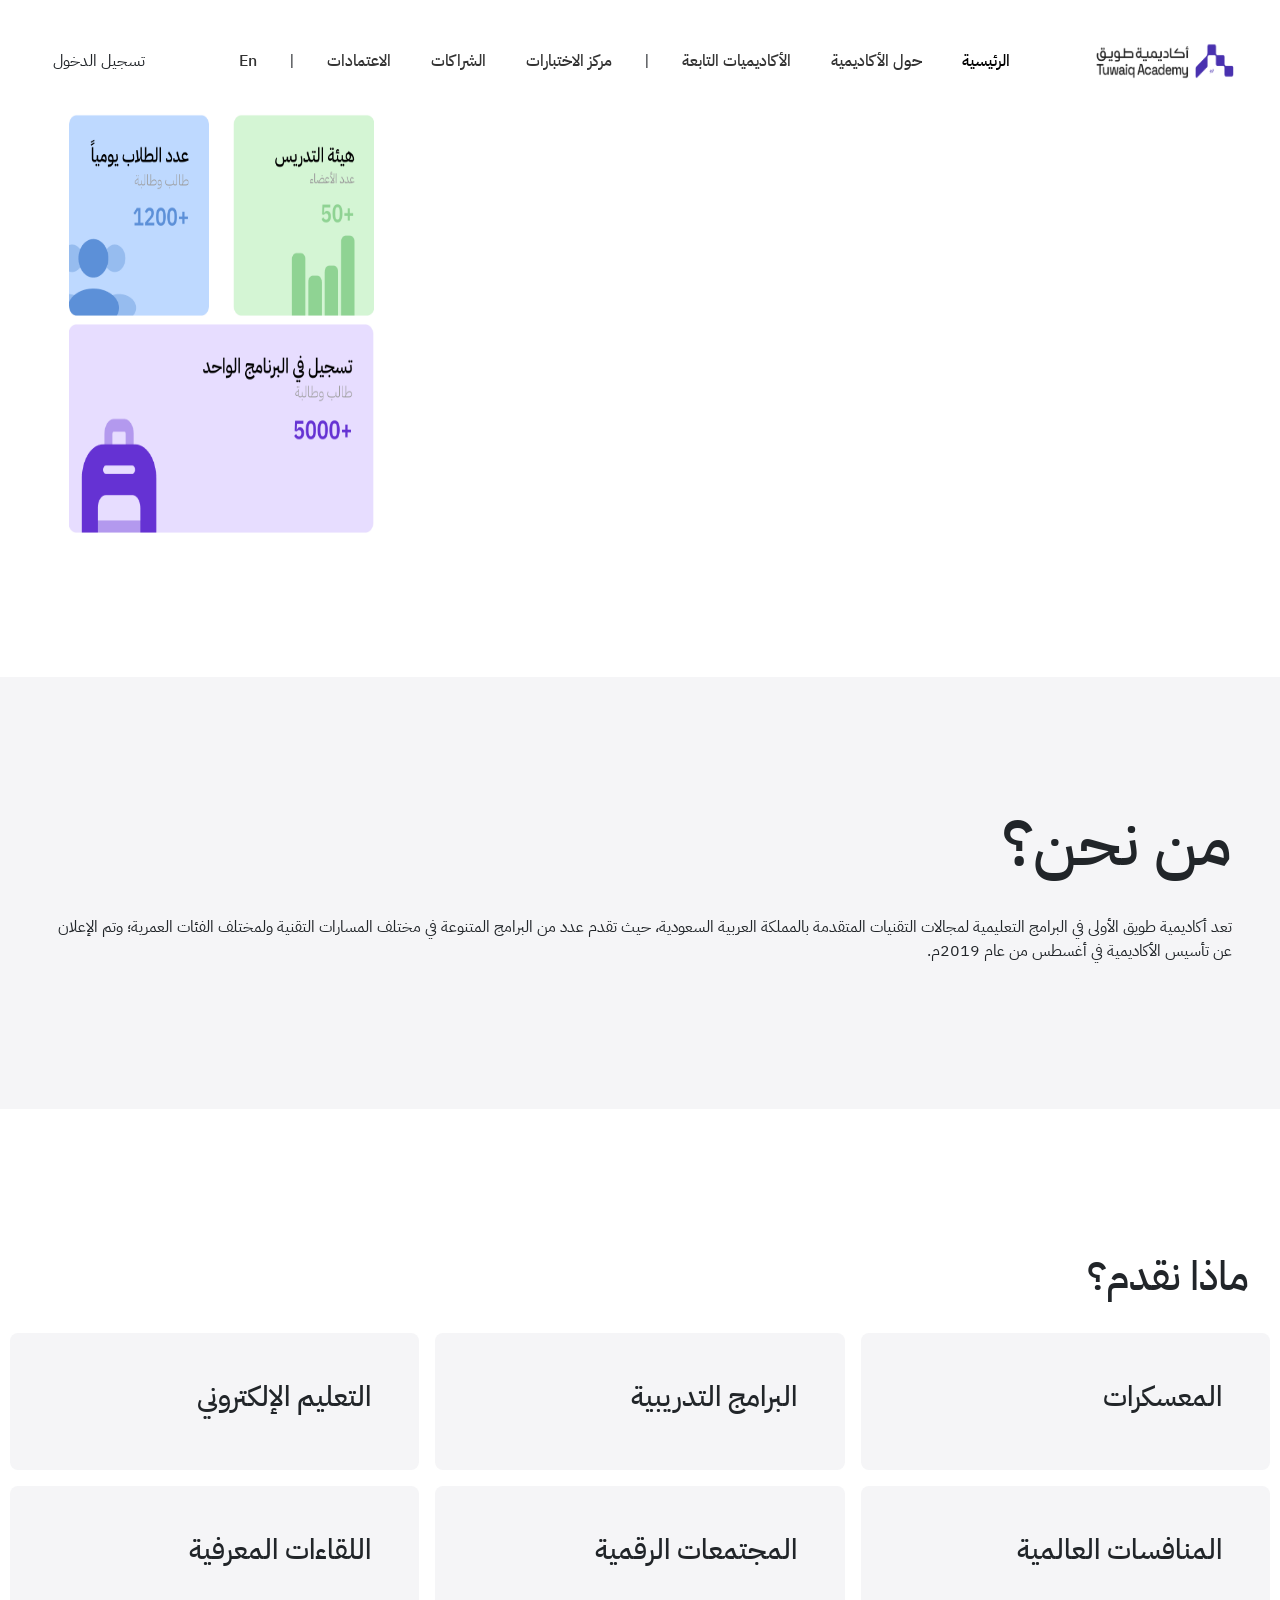
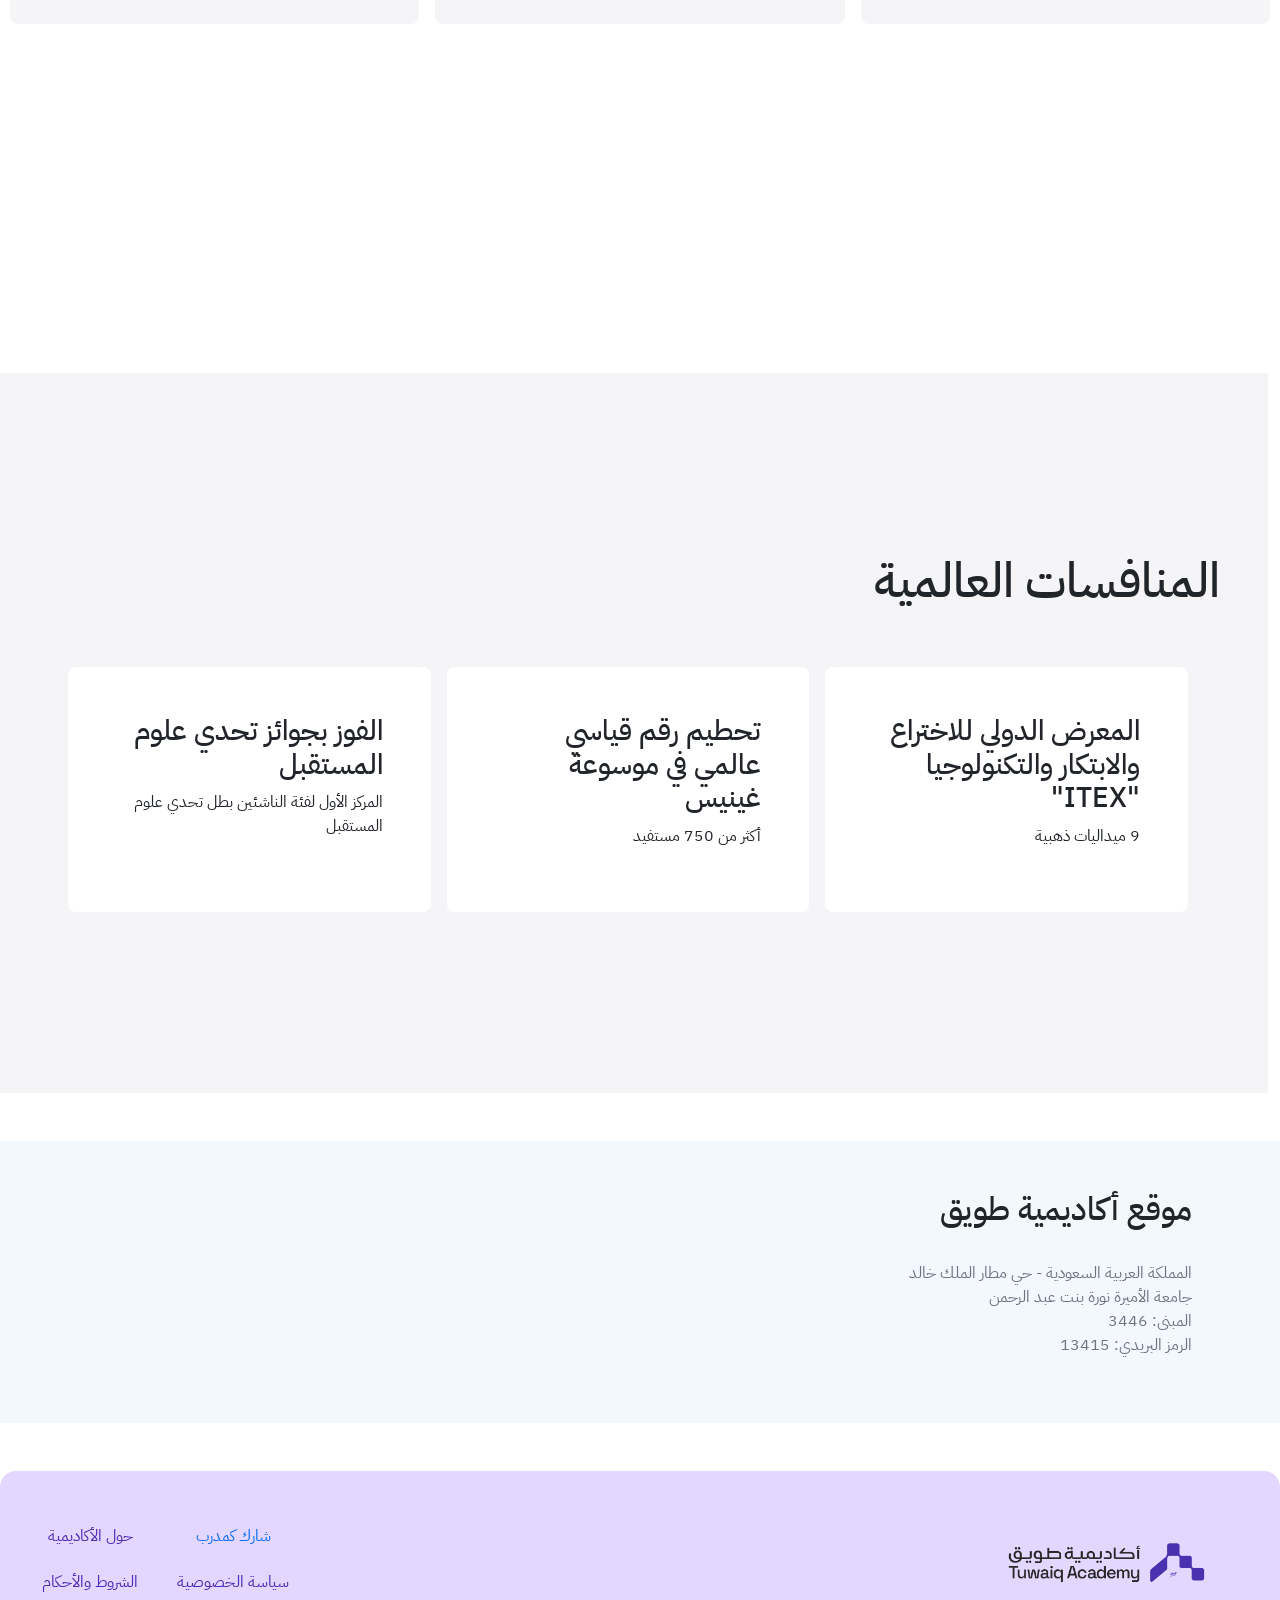
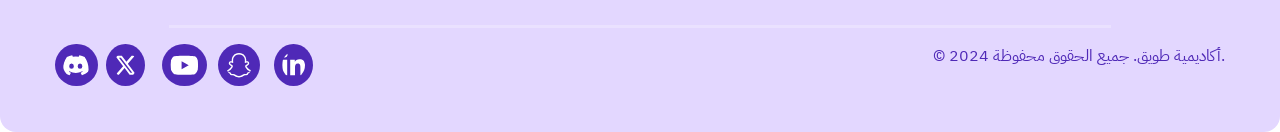
==== commit b07d7f7c: "implement the partnerships page" ====
--- a/about.html
+++ b/about.html
@@ -271,10 +271,10 @@
                     <img class="w-75" src="images/logo.png" alt="">
                 </div>
                 <div class="col-12 col-md-3 row d-flex text-center">
-                    <a style="color: rgb(79, 41, 183);" class="col-6 link-underline-light link-underline-opacity-0 my-2" href="#">شارك كمدرب</a>
-                    <a style="color: rgb(79, 41, 183);" class="col-6 link-underline-light link-underline-opacity-0 my-2" href="#">حول الأكاديمية</a>
-                    <a style="color: rgb(79, 41, 183);" class="col-6 link-underline-light link-underline-opacity-0 my-2" href="#"> سياسة الخصوصية</a>
-                    <a style="color: rgb(79, 41, 183);" class="col-6 link-underline-light link-underline-opacity-0 my-2" href="#">الشروط والأحكام</a>
+                    <a class="col-6 link-underline-light link-underline-opacity-0 my-2 " href="#">شارك كمدرب</a>
+                    <a class="col-6 link-underline-light link-underline-opacity-0 my-2 tuwaiq-purple" href="#">حول الأكاديمية</a>
+                    <a  class="col-6 link-underline-light link-underline-opacity-0 my-2 tuwaiq-purple" href="#"> سياسة الخصوصية</a>
+                    <a class="col-6 link-underline-light link-underline-opacity-0 my-2 tuwaiq-purple" href="#">الشروط والأحكام</a>
                 </div>           
             </div>
     
@@ -336,17 +336,12 @@
     </footer>
 
 
-
-
-    <script
-      src="https://cdn.jsdelivr.net/npm/@popperjs/core@2.11.8/dist/umd/popper.min.js"
-      integrity="sha384-I7E8VVD/ismYTF4hNIPjVp/Zjvgyol6VFvRkX/vR+Vc4jQkC+hVqc2pM8ODewa9r"
-      crossorigin="anonymous"
-    ></script>
-    <script
-      src="https://cdn.jsdelivr.net/npm/bootstrap@5.3.5/dist/js/bootstrap.min.js"
-      integrity="sha384-VQqxDN0EQCkWoxt/0vsQvZswzTHUVOImccYmSyhJTp7kGtPed0Qcx8rK9h9YEgx+"
-      crossorigin="anonymous"
-    ></script>
+       <!-- Bootstrap's scripts -->
+       <script src="https://cdn.jsdelivr.net/npm/@popperjs/core@2.11.8/dist/umd/popper.min.js"
+       integrity="sha384-I7E8VVD/ismYTF4hNIPjVp/Zjvgyol6VFvRkX/vR+Vc4jQkC+hVqc2pM8ODewa9r"
+       crossorigin="anonymous"></script>
+   <script src="https://cdn.jsdelivr.net/npm/bootstrap@5.3.5/dist/js/bootstrap.min.js"
+       integrity="sha384-VQqxDN0EQCkWoxt/0vsQvZswzTHUVOImccYmSyhJTp7kGtPed0Qcx8rK9h9YEgx+"
+       crossorigin="anonymous"></script>
   </body>
 </html>
--- a/styles.css
+++ b/styles.css
@@ -79,3 +79,8 @@
     }
 }
 
+.tuwaiq-purple {
+    color: rgb(79, 41, 183);
+}
+
+
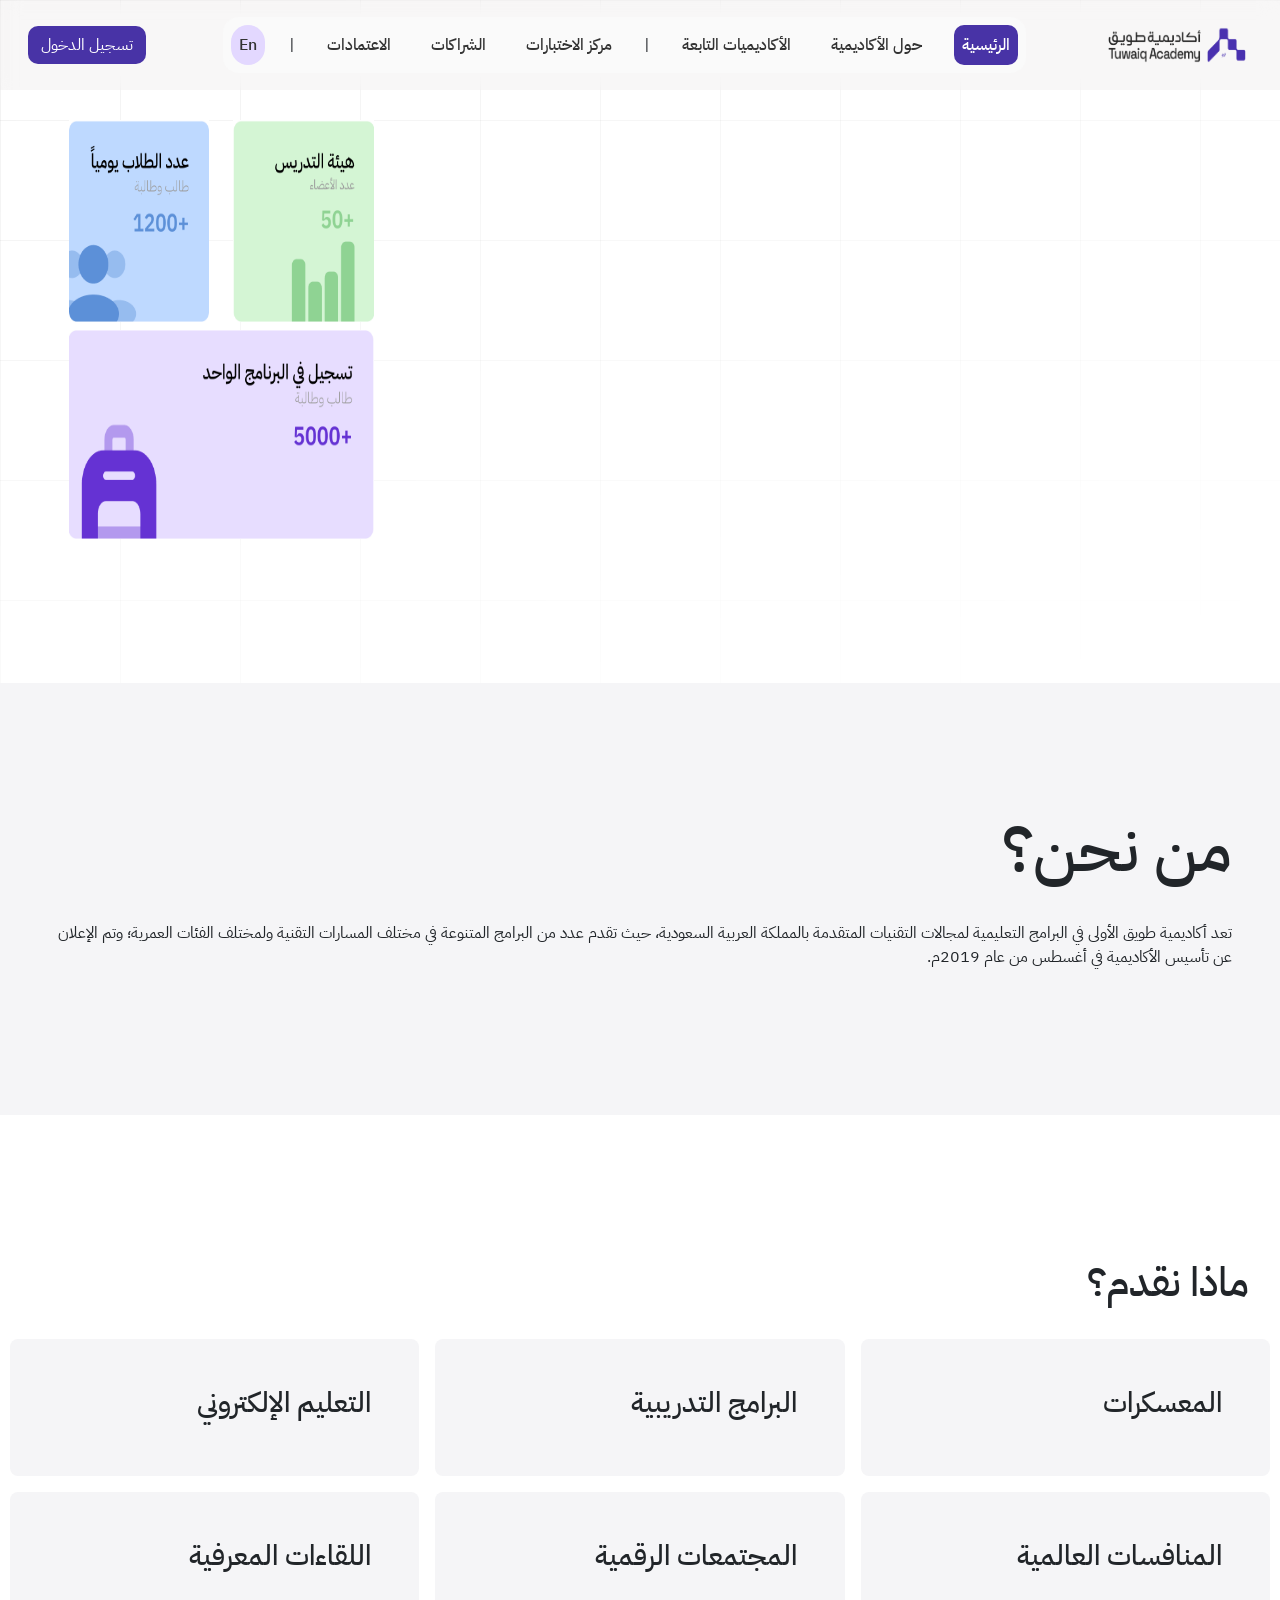
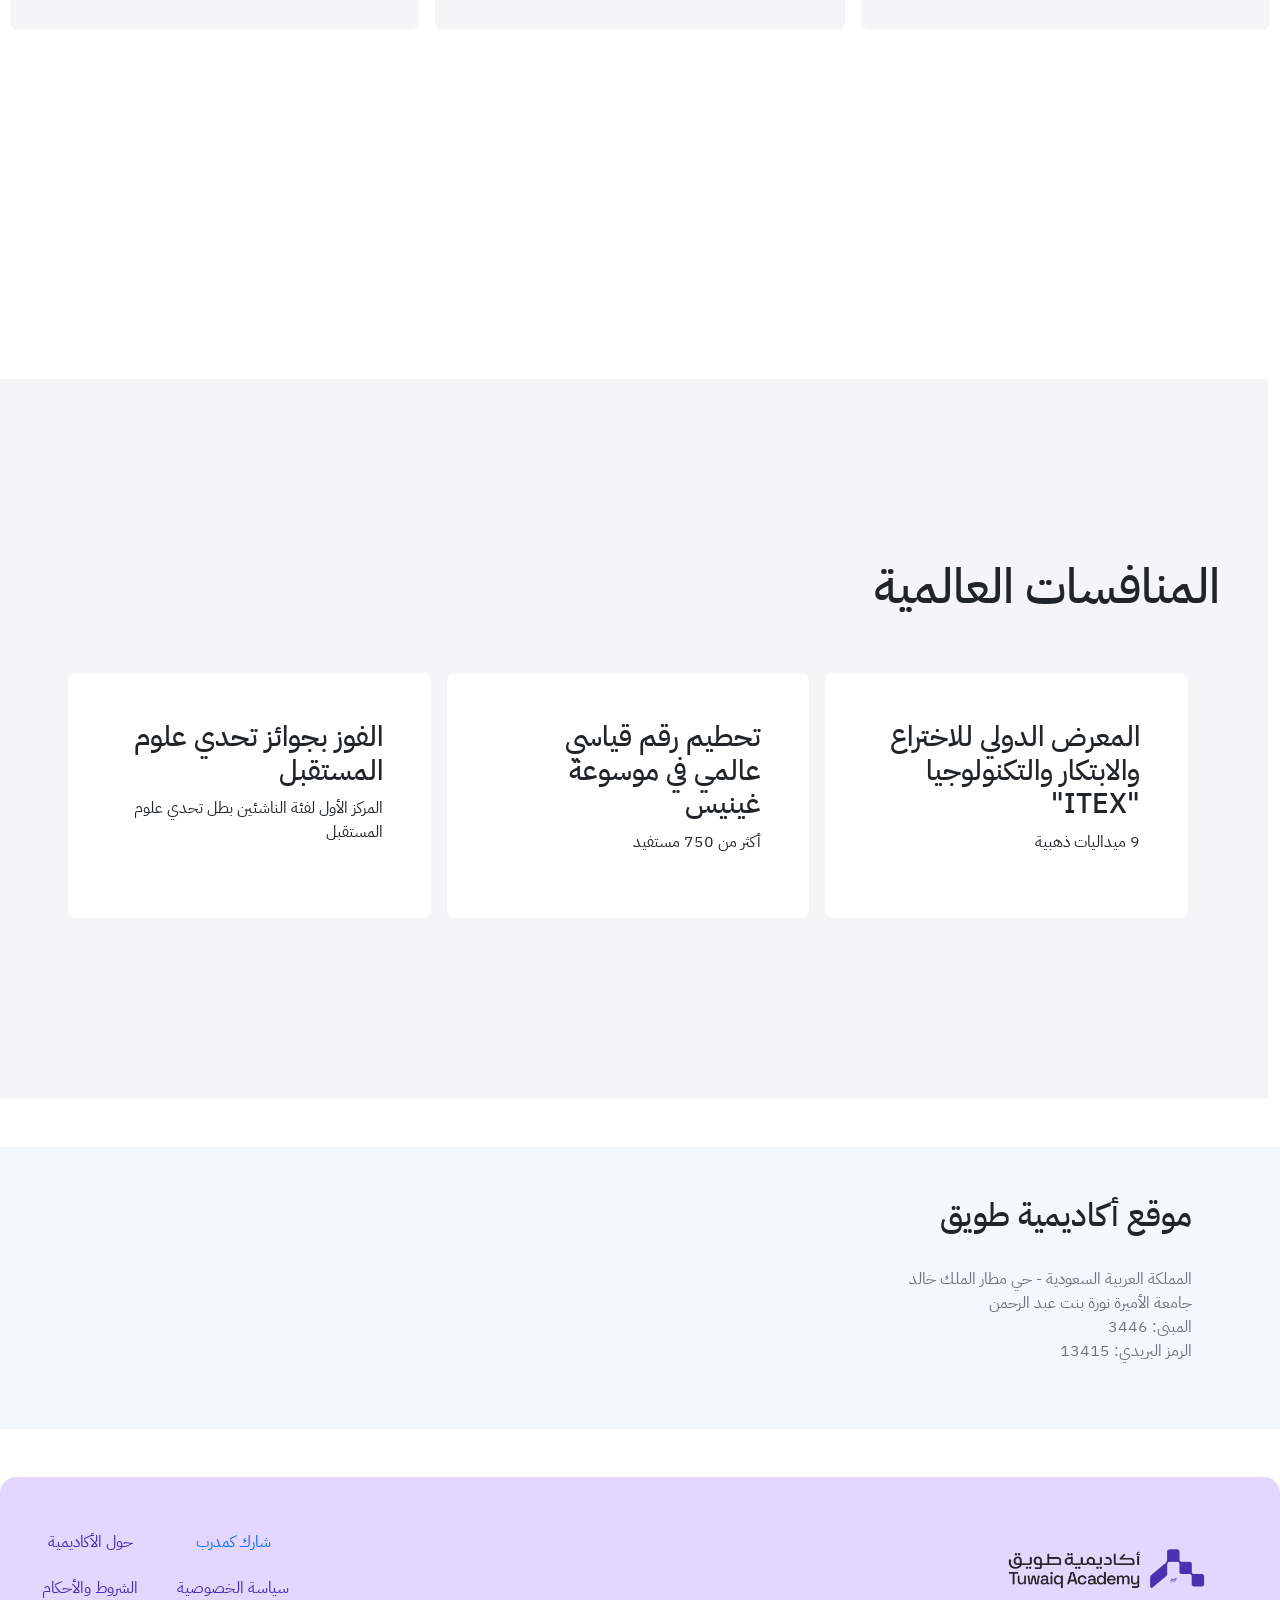
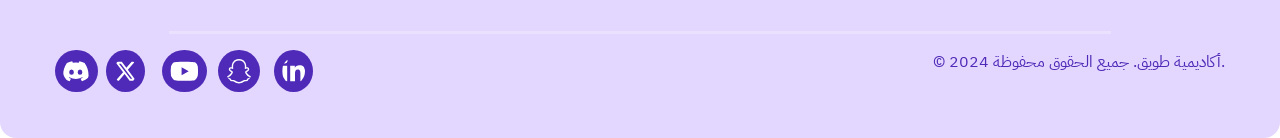
==== commit fc62f8ca: "add updated navbar to all pages" ====
--- a/about.html
+++ b/about.html
@@ -14,81 +14,81 @@
   </head>
 
   <body>
-    <!--Navbar Responsive -->
-    <header class="pt-2 container-fluid" dir="rtl">
-      <nav class="navbar navbar-expand-lg">
-        <div
-          class="container-fluid d-flex align-items-center justify-content-between"
+
+<!--Navbar Responsive -->
+<header class="pt-2 container-fluid  " dir="rtl">
+    <nav class="navbar navbar-expand-lg ">
+      <div
+        class="container-fluid d-flex align-items-center justify-content-between blur-navbar fixed-top "
+      >
+        <a class="navbar-brand " href="#">
+          <img
+            src="./images/logo-h.png"
+            alt="Logo"
+            class="img-fluid"
+            style="height: 80px; width: 150px"
+          />
+        </a>
+    
+        <button
+          class="navbar-toggler border-0"
+          type="button"
+          data-bs-toggle="collapse"
+          data-bs-target="#mainNav"
+          aria-controls="mainNav"
+          aria-expanded="false"
+          aria-label="Toggle navigation"
         >
-          <a class="navbar-brand" href="#">
-            <img
-              src="./images/logo-h.png"
-              alt="Logo"
-              class="img-fluid"
-              style="height: 80px; width: 150px"
-            />
-          </a>
-          <button
-            class="navbar-toggler border-0"
-            type="button"
-            data-bs-toggle="collapse"
-            data-bs-target="#mainNav"
-            aria-controls="mainNav"
-            aria-expanded="false"
-            aria-label="Toggle navigation"
-          >
-            <span class="navbar-toggler-icon"></span>
-          </button>
-
-          <!-- عناصر القائمة -->
-          <div class="collapse navbar-collapse" id="mainNav">
-            <!--ul list-->
-            <ul
-              class="navbar-nav mx-auto text-center rounded-4 p-2 fs-6 fw-medium gap-4 d-flex align-items-center"
-              id="ul-list"
-            >
-              <li class="nav-item">
-                <a
-                  class="nav-link active purpleColor"
-                  aria-current="page"
-                  href="index.html"
-                  >الرئيسية</a
-                >
-              </li>
-              <li class="nav-item">
-                <a class="nav-link" href="about.html">حول الأكاديمية</a>
-              </li>
-              <li class="nav-item">
-                <a class="nav-link" href="#">الأكاديميات التابعة</a>
-              </li>
-              <li class="nav-item d-none d-lg-block text-muted">|</li>
-              <li class="nav-item">
-                <a class="nav-link" href="#">مركز الاختبارات</a>
-              </li>
-              <li class="nav-item">
-                <a class="nav-link" href="partnerships.html">الشراكات</a>
-              </li>
-              <li class="nav-item">
-                <a class="nav-link" href="#">الاعتمادات</a>
-              </li>
-              <li class="nav-item d-none d-lg-block text-muted">|</li>
-              <li class="nav-item">
-                <a class="nav-link EnglishPage" href="#">En</a>
-              </li>
-            </ul>
-            <!--//ul list//-->
-            <div class="text-center mt-3 mt-lg-0 ms-lg-3">
-              <button class="btn purpleColor">تسجيل الدخول</button>
-            </div>
-          </div>
-        </div>
-      </nav>
+          <span class="navbar-toggler-icon"></span>
+        </button>
+    
+        <!-- عناصر القائمة -->
+        <div class="collapse navbar-collapse" id="mainNav">
+          <!--ul list-->
+          <ul
+            class="navbar-nav mx-auto text-center rounded-4 p-2 fs-6 fw-medium gap-4 d-flex align-items-center"
+            id="ul-list"
+          >
+            <li class="nav-item">
+              <a class="nav-link purpleColor" aria-current="page" href="index.html"
+                >الرئيسية</a
+              >
+            </li>
+            <li class="nav-item">
+              <a class="nav-link" href="about.html">حول الأكاديمية</a>
+            </li>
+            <li class="nav-item">
+              <a class="nav-link" href="#">الأكاديميات التابعة</a>
+            </li>
+            <li class="nav-item d-none d-lg-block text-muted">|</li>
+            <li class="nav-item">
+              <a class="nav-link" href="#">مركز الاختبارات</a>
+            </li>
+            <li class="nav-item">
+              <a class="nav-link" href="partnerships.html">الشراكات</a>
+            </li>
+            <li class="nav-item">
+              <a class="nav-link" href="#">الاعتمادات</a>
+            </li>
+            <li class="nav-item d-none d-lg-block text-muted">|</li>
+            <li class="nav-item">
+              <a class="nav-link EnglishPage" href="#">En</a>
+            </li>
+          </ul>
+          <!--//ul list//-->
+          <div class="text-center mt-3 mt-lg-0 ms-lg-3">
+            <button class="btn purpleColor">تسجيل الدخول</button>
+          </div>
+        </div>
+      </div>
+    </nav>
     </header>
     <!--//Navbar Responsive //-->
-
+    
+    
     <section
       dir="rtl"
-      class="d-flex flex-column flex-md-row container-fluid justify-content-center"
+      class="d-flex flex-column flex-md-row mt-5 pt-5 container-fluid justify-content-center"
     >
       <video
         style="height: auto; object-fit: cover"
--- a/styles.css
+++ b/styles.css
@@ -1,21 +1,20 @@
 @import url("https://fonts.googleapis.com/css2?family=Cairo:wght@200..1000&family=IBM+Plex+Sans+Arabic:wght@100;200;300;400;500;600;700&family=Tajawal:wght@200;300;400;500;700;800;900&display=swap");
 
 * {
-    padding: 0;
-    margin: 0;
-    box-sizing: border-box;
-    font-family: IBM Plex Sans Arabic !important;
+  padding: 0;
+  margin: 0;
+  box-sizing: border-box;
+  font-family: IBM Plex Sans Arabic !important;
 }
 
 body {
-    padding: 0;
-    margin: 0;
+  padding: 0;
+  margin: 0;
 }
-  
 
 footer {
-    height: 35vh;
-    justify-content: center;
+  height: 35vh;
+  justify-content: center;
 }
 
 .header {
@@ -62,25 +61,110 @@
   height: 5vh;
 }
 
-
-
 @media only screen and (min-width: 601px) {
-    footer {
-        height: 29vh;
-    }
-    .col-md-4 {
-        width: 30%;
-    }
-    .fs-md-2 {
-        font-size: large;
-    }
-   .acad-location {
-        height: 250px;
-    }
+  footer {
+    height: 29vh;
+  }
+  .col-md-4 {
+    width: 30%;
+  }
+  .fs-md-2 {
+    font-size: large;
+  }
+  .acad-location {
+    height: 250px;
+  }
 }
 
 .tuwaiq-purple {
-    color: rgb(79, 41, 183);
+  color: rgb(79, 41, 183);
 }
 
+/* background for body square with lines */
+body::before {
+  --size: 120px;
+  --line-color: rgba(0, 0, 0, 0.05);
+  content: "";
+  position: fixed;
+  top: 0;
+  left: 0;
+  width: 100%;
+  height: 100%;
+  background: linear-gradient(to right, var(--line-color) 1px, transparent 1px)
+      repeat,
+    linear-gradient(to bottom, var(--line-color) 1px, transparent 1px) repeat;
+  background-size: var(--size) var(--size);
+  mask-image: linear-gradient(-20deg, transparent 20%, white);
+  pointer-events: none;
+  z-index: -1;
+}
+/* for backgroound ul in navbar */
 
+.blur-navbar {
+  backdrop-filter: blur(10px);
+  background-color: #b1aeae18;
+}
+
+#ul-list {
+  background-color: rgb(250 250 250);
+
+  a {
+    border-radius: 40px;
+  }
+}
+
+#ul-list a:hover {
+  background-color: #9597979f;
+  transition: 0.3s ease-in-out;
+}
+
+.purpleColor {
+  --bg-purple: #4833a6;
+  background-color: var(--bg-purple);
+  --color-white: rgb(255, 255, 255);
+  color: var(--color-white) !important;
+  border-radius: 10px !important;
+}
+
+.purpleColor:hover {
+  background-color: #6346e6 !important;
+}
+
+.EnglishPage {
+  --en-bg: #e3d8ff;
+  background-color: var(--en-bg);
+  color: #333;
+  border-radius: 10px;
+  text-align: center;
+  border-radius: 10px;
+}
+
+.bg-purple-light {
+  background-color: #e7ddff;
+}
+
+.bg-teal-light {
+  background-color: #bffffa;
+}
+
+.bg-pink-light {
+  background-color: #ffdde1;
+}
+
+.btn-start {
+  background-color: white;
+  color: #4f29b7;
+  border: 2px solid #4f29b7;
+  box-shadow: 5px 5px 0px #4f29b7;
+  transition: all 0.2s;
+  border-radius: 0.75rem;
+}
+
+.btn-start:hover {
+  box-shadow: none;
+  color: #4f29b7;
+}
+
+.card-bg-grey {
+  background-color: #f5f5f7;
+}
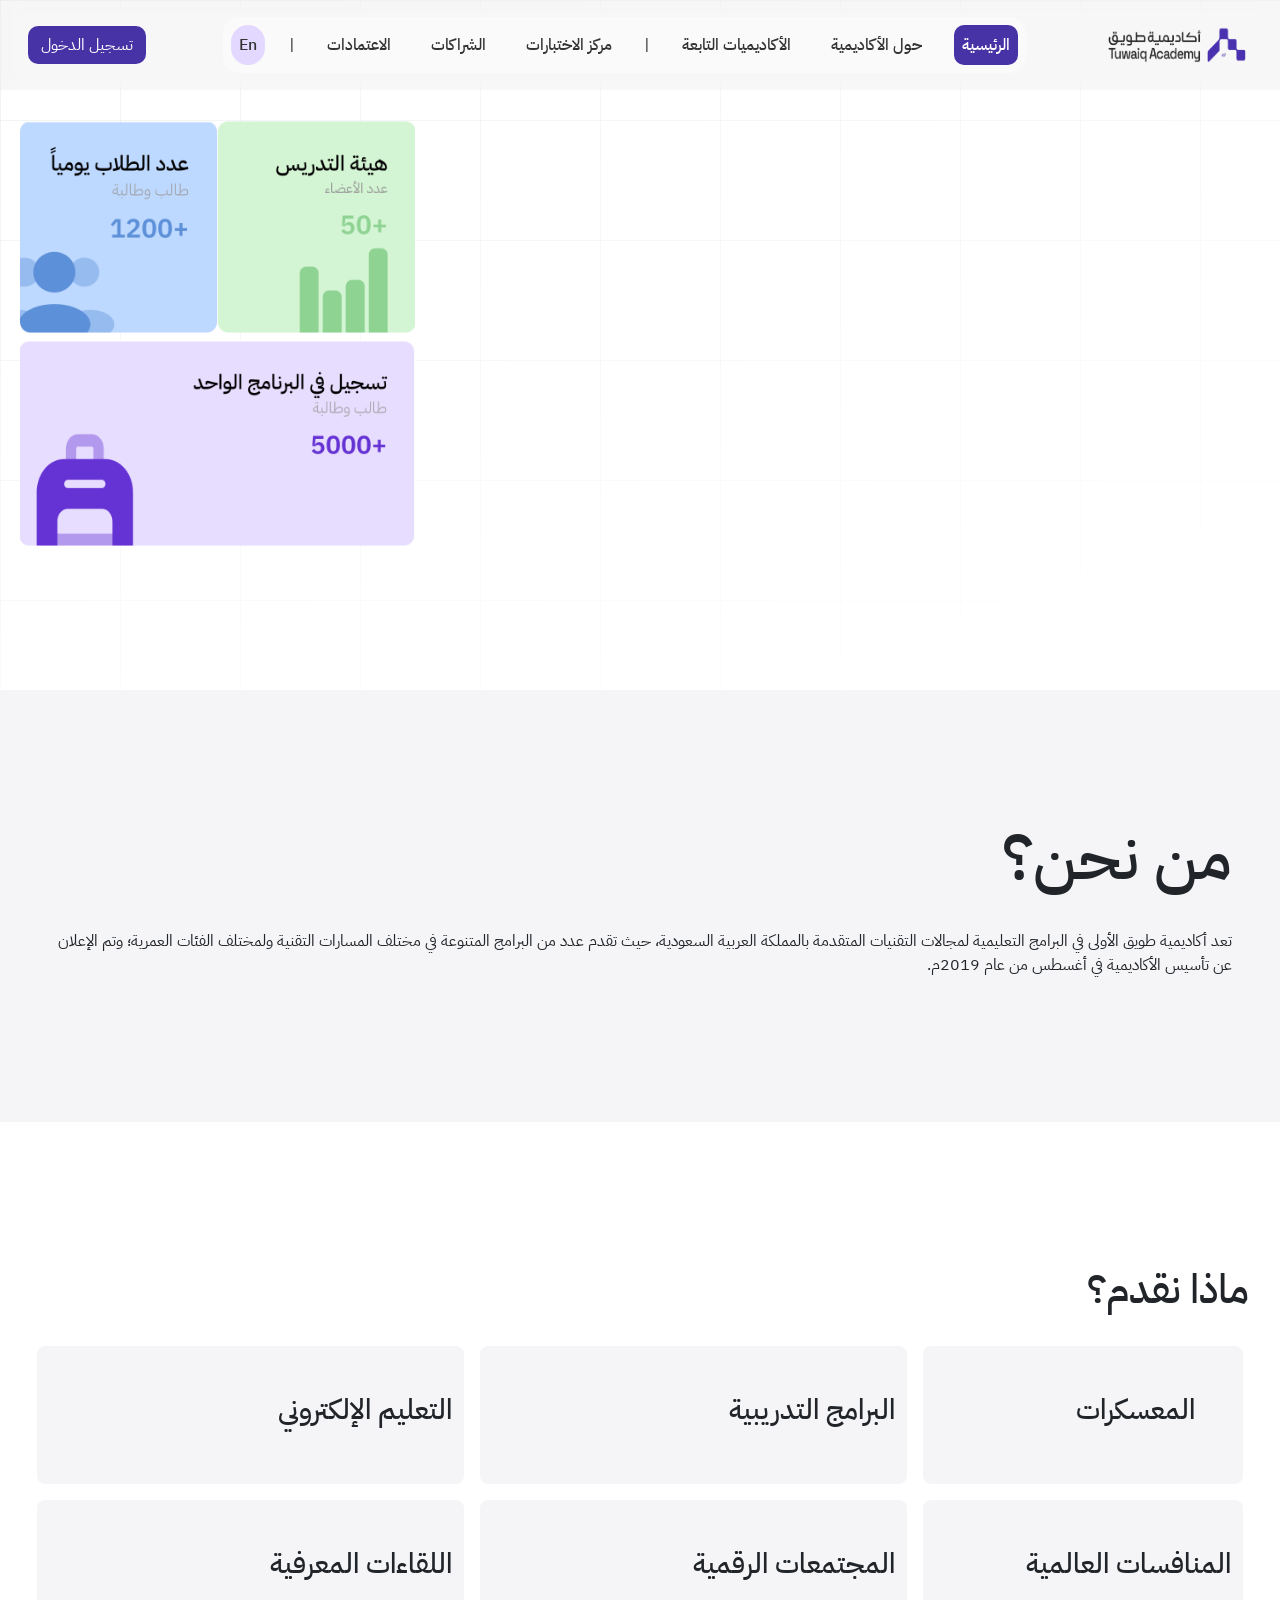
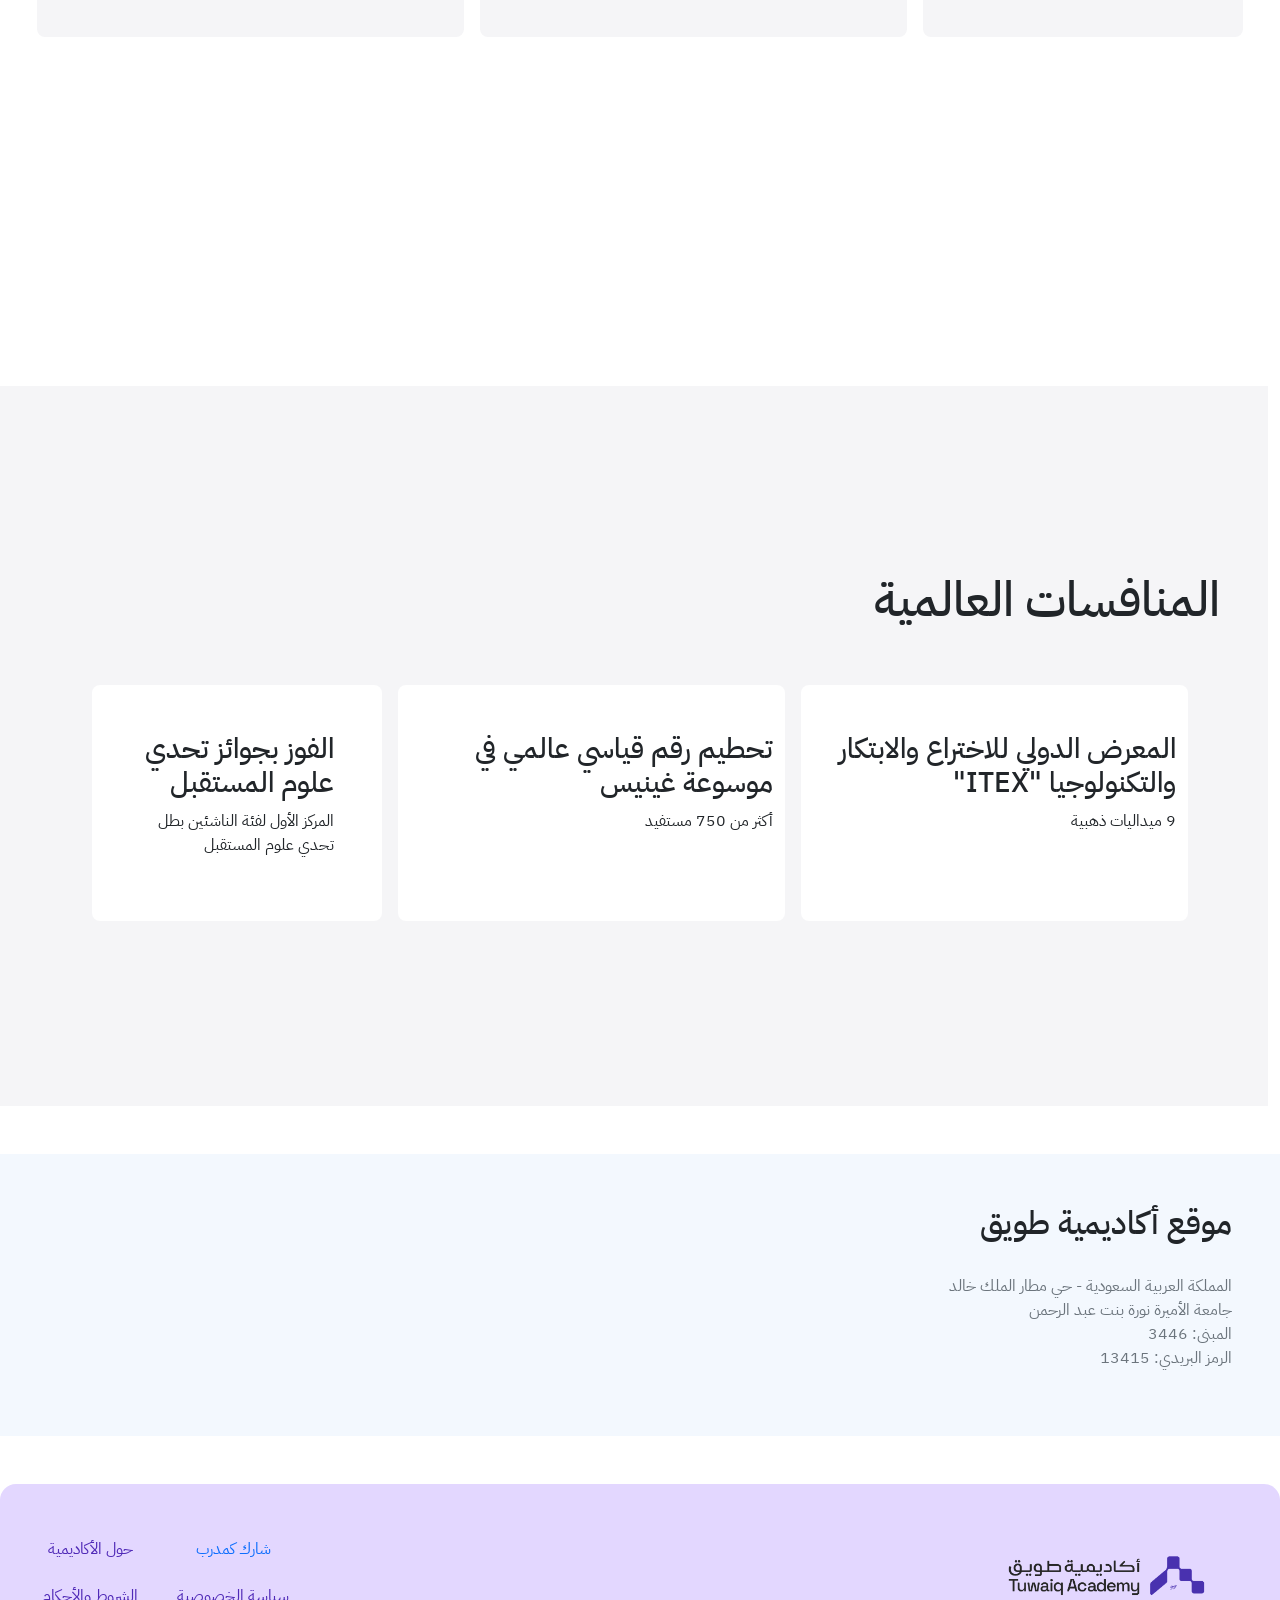
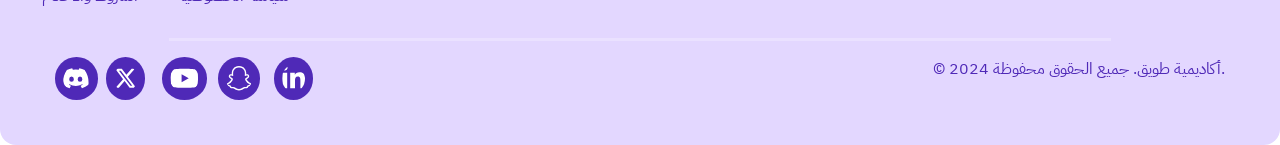
==== commit efe46482: "improve responsiveness" ====
--- a/about.html
+++ b/about.html
@@ -14,89 +14,90 @@
   </head>
 
   <body>
-
-<!--Navbar Responsive -->
-<header class="pt-2 container-fluid  " dir="rtl">
-    <nav class="navbar navbar-expand-lg ">
-      <div
-        class="container-fluid d-flex align-items-center justify-content-between blur-navbar fixed-top "
-      >
-        <a class="navbar-brand " href="#">
-          <img
-            src="./images/logo-h.png"
-            alt="Logo"
-            class="img-fluid"
-            style="height: 80px; width: 150px"
-          />
-        </a>
-    
-        <button
-          class="navbar-toggler border-0"
-          type="button"
-          data-bs-toggle="collapse"
-          data-bs-target="#mainNav"
-          aria-controls="mainNav"
-          aria-expanded="false"
-          aria-label="Toggle navigation"
+    <!--Navbar Responsive -->
+    <header class="pt-2 container-fluid" dir="rtl">
+      <nav class="navbar navbar-expand-lg">
+        <div
+          class="container-fluid d-flex align-items-center justify-content-between blur-navbar fixed-top"
         >
-          <span class="navbar-toggler-icon"></span>
-        </button>
-    
-        <!-- عناصر القائمة -->
-        <div class="collapse navbar-collapse" id="mainNav">
-          <!--ul list-->
-          <ul
-            class="navbar-nav mx-auto text-center rounded-4 p-2 fs-6 fw-medium gap-4 d-flex align-items-center"
-            id="ul-list"
-          >
-            <li class="nav-item">
-              <a class="nav-link purpleColor" aria-current="page" href="index.html"
-                >الرئيسية</a
-              >
-            </li>
-            <li class="nav-item">
-              <a class="nav-link" href="about.html">حول الأكاديمية</a>
-            </li>
-            <li class="nav-item">
-              <a class="nav-link" href="#">الأكاديميات التابعة</a>
-            </li>
-            <li class="nav-item d-none d-lg-block text-muted">|</li>
-            <li class="nav-item">
-              <a class="nav-link" href="#">مركز الاختبارات</a>
-            </li>
-            <li class="nav-item">
-              <a class="nav-link" href="partnerships.html">الشراكات</a>
-            </li>
-            <li class="nav-item">
-              <a class="nav-link" href="#">الاعتمادات</a>
-            </li>
-            <li class="nav-item d-none d-lg-block text-muted">|</li>
-            <li class="nav-item">
-              <a class="nav-link EnglishPage" href="#">En</a>
-            </li>
-          </ul>
-          <!--//ul list//-->
-          <div class="text-center mt-3 mt-lg-0 ms-lg-3">
-            <button class="btn purpleColor">تسجيل الدخول</button>
-          </div>
-        </div>
-      </div>
-    </nav>
+          <a class="navbar-brand" href="#">
+            <img
+              src="./images/logo-h.png"
+              alt="Logo"
+              class="img-fluid"
+              style="height: 80px; width: 150px"
+            />
+          </a>
+
+          <button
+            class="navbar-toggler border-0"
+            type="button"
+            data-bs-toggle="collapse"
+            data-bs-target="#mainNav"
+            aria-controls="mainNav"
+            aria-expanded="false"
+            aria-label="Toggle navigation"
+          >
+            <span class="navbar-toggler-icon"></span>
+          </button>
+
+          <!-- عناصر القائمة -->
+          <div class="collapse navbar-collapse" id="mainNav">
+            <!--ul list-->
+            <ul
+              class="navbar-nav mx-auto text-center rounded-4 p-2 fs-6 fw-medium gap-4 d-flex align-items-center"
+              id="ul-list"
+            >
+              <li class="nav-item">
+                <a
+                  class="nav-link purpleColor"
+                  aria-current="page"
+                  href="index.html"
+                  >الرئيسية</a
+                >
+              </li>
+              <li class="nav-item">
+                <a class="nav-link" href="about.html">حول الأكاديمية</a>
+              </li>
+              <li class="nav-item">
+                <a class="nav-link" href="#">الأكاديميات التابعة</a>
+              </li>
+              <li class="nav-item d-none d-lg-block text-muted">|</li>
+              <li class="nav-item">
+                <a class="nav-link" href="#">مركز الاختبارات</a>
+              </li>
+              <li class="nav-item">
+                <a class="nav-link" href="partnerships.html">الشراكات</a>
+              </li>
+              <li class="nav-item">
+                <a class="nav-link" href="#">الاعتمادات</a>
+              </li>
+              <li class="nav-item d-none d-lg-block text-muted">|</li>
+              <li class="nav-item">
+                <a class="nav-link EnglishPage" href="#">En</a>
+              </li>
+            </ul>
+            <!--//ul list//-->
+            <div class="text-center mt-3 mt-lg-0 ms-lg-3">
+              <button class="btn purpleColor">تسجيل الدخول</button>
+            </div>
+          </div>
+        </div>
+      </nav>
     </header>
     <!--//Navbar Responsive //-->
-    
-    
+
     <section
       dir="rtl"
-      class="d-flex flex-column flex-md-row mt-5 pt-5 container-fluid justify-content-center"
+      class="d-flex flex-column flex-md-row mt-5 pt-5 container-fluid gap-2"
     >
       <video
-        style="height: auto; object-fit: cover"
+        style="object-fit: contain"
         class="rounded-3 col-11 col-md-8"
-        autoplay=""
-        loop=""
-        muted=""
-        playsinline=""
+        autoplay
+        loop
+        muted
+        playsinline
       >
         <source
           class="container-fluid"
@@ -105,13 +106,23 @@
         />
       </video>
       <br />
-      <div class="container justify-content-center gap-2 col-12 col-md-4 row">
-        <div class="row container-fluid d-flex">
-          <img class="col-6 rounded-3" src="images/staff.png" alt="" />
-          <img class="col-6 rounded-3" src="images/daily_std_num.png" alt="" />
-        </div>
-        <div class="row">
-          <img class="col-12 rounded-3" src="images/total_joiners.png" alt="" />
+      <div
+        class="container-fluid justify-content-center gap-2 col-12 col-md-4 row"
+      >
+        <div class="col-12 row container-fluid p-0 m-0">
+          <div class="col-6 p-0 m-0">
+            <img class="img-fluid d-block" src="images/staff.png" />
+          </div>
+          <div class="col-6 p-0 m-0">
+            <img class="img-fluid d-block" src="images/daily_std_num.png" />
+          </div>
+        </div>
+        <div class="col-12 container-fluid p-0 m-0">
+          <img
+            class="img-fluid rounded-3"
+            src="images/total_joiners.png"
+            alt=""
+          />
         </div>
       </div>
     </section>
@@ -142,10 +153,10 @@
     >
       <h1 style="width: 97%">ماذا نقدم؟</h1>
       <br />
-      <div class="col-12 d-flex align-content-center justify-content-center">
+      <div class=" align-content-center justify-content-center">
         <div class="row gap-3 justify-content-center">
           <div
-            style="width: 32%; background-color: rgb(245, 245, 247)"
+            style=" background-color: rgb(245, 245, 247)"
             class="col-5 col-md-3 p-5 rounded-3"
           >
             <h3
@@ -155,8 +166,8 @@
             </h3>
           </div>
           <div
-            style="width: 32%; background-color: rgb(245, 245, 247)"
-            class="col-5 col-md-3 p-5 rounded-3"
+            style="background-color: rgb(245, 245, 247)"
+            class="col-6 col-md-4 py-5 rounded-3"
           >
             <h3
               class="d-flex align-content-start justify-content-center justify-content-md-start"
@@ -165,18 +176,16 @@
             </h3>
           </div>
           <div
-            style="width: 32%; background-color: rgb(245, 245, 247)"
-            class="col-5 col-md-3 p-5 rounded-3"
-          >
-            <h3
-              class="d-flex align-content-start justify-content-md-start"
-            >
+            style="background-color: rgb(245, 245, 247)"
+            class="col-5 col-md-4 py-5 rounded-3"
+          >
+            <h3 class="d-flex align-content-start justify-content-md-start">
               التعليم الإلكتروني
             </h3>
           </div>
           <div
-            style="width: 32%; background-color: rgb(245, 245, 247)"
-            class="col-5 col-md-3 p-5 rounded-3"
+            style=" background-color: rgb(245, 245, 247)"
+            class="col-6 col-md-3 py-5 rounded-3"
           >
             <h3
               class="d-flex align-content-start justify-content-center justify-content-md-start"
@@ -185,8 +194,8 @@
             </h3>
           </div>
           <div
-            style="width: 32%; background-color: rgb(245, 245, 247)"
-            class="col-5 col-md-3 p-5 rounded-3"
+            style="background-color: rgb(245, 245, 247)"
+            class="col-5 col-md-4 py-5 rounded-3"
           >
             <h3
               class="d-flex align-content-start justify-content-center justify-content-md-start"
@@ -195,8 +204,8 @@
             </h3>
           </div>
           <div
-            style="width: 32%; background-color: rgb(245, 245, 247)"
-            class="col-5 col-md-3 p-5 rounded-3"
+            style="background-color: rgb(245, 245, 247)"
+            class="col-6 col-md-4 py-5 rounded-3"
           >
             <h3
               class="d-flex align-content-start justify-content-center justify-content-md-start"
@@ -210,27 +219,23 @@
     <section style="height: 80vh" dir="rtl" class="container-fluid">
       <div
         style="background-color: rgb(245, 245, 247)"
-        class="d-flex flex-column justify-content-center p-md-5 p-4 h-100 min-vw-100"
+        class="d-flex flex-column justify-content-center align-items-between p-md-5 p-4 h-100 min-vw-100"
       >
         <h1 style="font-size: 3em">المنافسات العالمية</h1>
         <br /><br />
-        <div class="row justify-content-center gap-3">
-          <div class="col-12 col-sm-6 col-md-4 p-5 rounded-3 bg-white">
+        <div class="row justify-content-center container-fluid gap-3">
+          <div class="col-12 col-md-4 py-5 rounded-3 bg-white">
             <h3 class="text-end">
               المعرض الدولي للاختراع والابتكار والتكنولوجيا "ITEX"
             </h3>
             <p>9 ميداليات ذهبية</p>
           </div>
-          <div class="col-12 col-sm-6 col-md-4 p-5 rounded-3 bg-white">
-            <h3 class=" text-end">
-              تحطيم رقم قياسي عالمي في موسوعة غينيس
-            </h3>
+          <div class="col-12 col-md-4 py-5 rounded-3 bg-white">
+            <h3 class="text-end">تحطيم رقم قياسي عالمي في موسوعة غينيس</h3>
             <p>أكثر من 750 مستفيد</p>
           </div>
-          <div class="col-12 col-sm-6 col-md-4 p-5 rounded-3 bg-white">
-            <h3 class=" text-end">
-              الفوز بجوائز تحدي علوم المستقبل
-            </h3>
+          <div class="col-12 col-md-3 p-5 rounded-3 bg-white">
+            <h3 class="text-end">الفوز بجوائز تحدي علوم المستقبل</h3>
             <p>المركز الأول لفئة الناشئين بطل تحدي علوم المستقبل</p>
           </div>
         </div>
@@ -238,21 +243,20 @@
     </section>
 
     <section
-    style="background-color: rgb(243, 248, 254); "
+      style="background-color: rgb(243, 248, 254)"
       class="row py-md-3 px-md-5 my-5 align-items-center min-vw-100"
     >
       <iframe
-
         class="col-4 col-md-4 acad-location"
-        src="https://www.google.com/maps/embed?pb=!1m14!1m8!1m3!1d3620.285290349758!2d46.713868!3d24.854104!3m2!1i1024!2i768!4f13.1!3m3!1m2!1s0x3e2efbd2d9c324c7%3A0x9124f530f1b56443!2sTuwaiq%20Academy!5e0!3m2!1sen!2ssa!4v1746204936736!5m2!1sen!2ssa"    
+        src="https://www.google.com/maps/embed?pb=!1m14!1m8!1m3!1d3620.285290349758!2d46.713868!3d24.854104!3m2!1i1024!2i768!4f13.1!3m3!1m2!1s0x3e2efbd2d9c324c7%3A0x9124f530f1b56443!2sTuwaiq%20Academy!5e0!3m2!1sen!2ssa!4v1746204936736!5m2!1sen!2ssa"
         allowfullscreen=""
         height="150"
         loading="lazy"
         referrerpolicy="no-referrer-when-downgrade"
       ></iframe>
-      <div dir="rtl" class=" col-7 col-md-8 my-3">
-        <h2 >موقع أكاديمية طويق</h2>
-        <br>
+      <div dir="rtl" class="col-7 col-md-8 my-3">
+        <h2>موقع أكاديمية طويق</h2>
+        <br />
         <ul class="text-secondary list-unstyled">
           <li>المملكة العربية السعودية - حي مطار الملك خالد</li>
           <li>جامعة الأميرة نورة بنت عبد الرحمن</li>
@@ -262,86 +266,173 @@
       </div>
     </section>
 
-
-    <footer dir="rtl" style="background-color: rgb(227, 215, 255);"
-        class=" container-fluid d-flex align-items-center rounded-4 h-md-25">
-        <div style="width: 100%;" class="d-flex flex-column justify-content-center align-items-center">
-            <div style="width: 99%;" class="row justify-content-md-between justify-content-center">
-                <div class="col-9 col-md-3 text-center">
-                    <img class="w-75" src="images/logo.png" alt="">
-                </div>
-                <div class="col-12 col-md-3 row d-flex text-center">
-                    <a class="col-6 link-underline-light link-underline-opacity-0 my-2 " href="#">شارك كمدرب</a>
-                    <a class="col-6 link-underline-light link-underline-opacity-0 my-2 tuwaiq-purple" href="#">حول الأكاديمية</a>
-                    <a  class="col-6 link-underline-light link-underline-opacity-0 my-2 tuwaiq-purple" href="#"> سياسة الخصوصية</a>
-                    <a class="col-6 link-underline-light link-underline-opacity-0 my-2 tuwaiq-purple" href="#">الشروط والأحكام</a>
-                </div>           
-            </div>
-    
-            <hr style="height: 3px;" class="bg-white border-0 w-75">
-
-            <div dir="ltr" style="width: 95%;" class="row justify-content-center justify-content-md-between h-25">
-                <div class="col-10 col-md-3 d-flex h-75">
-                    <a style="width: 45%;" href="https://discord.gg/DWpUH7wFxj" class="text-white ">
-                        <svg style="background-color:  rgb(79, 41, 183);" width="85%" height="100%"
-                            class="rounded-circle p-2" aria-hidden="true" xmlns="http://www.w3.org/2000/svg"
-                            fill="currentColor" viewBox="0 0 21 16">
-                            <path
-                                d="M16.942 1.556a16.3 16.3 0 0 0-4.126-1.3 12.04 12.04 0 0 0-.529 1.1 15.175 15.175 0 0 0-4.573 0 11.585 11.585 0 0 0-.535-1.1 16.274 16.274 0 0 0-4.129 1.3A17.392 17.392 0 0 0 .182 13.218a15.785 15.785 0 0 0 4.963 2.521c.41-.564.773-1.16 1.084-1.785a10.63 10.63 0 0 1-1.706-.83c.143-.106.283-.217.418-.33a11.664 11.664 0 0 0 10.118 0c.137.113.277.224.418.33-.544.328-1.116.606-1.71.832a12.52 12.52 0 0 0 1.084 1.785 16.46 16.46 0 0 0 5.064-2.595 17.286 17.286 0 0 0-2.973-11.59ZM6.678 10.813a1.941 1.941 0 0 1-1.8-2.045 1.93 1.93 0 0 1 1.8-2.047 1.919 1.919 0 0 1 1.8 2.047 1.93 1.93 0 0 1-1.8 2.045Zm6.644 0a1.94 1.94 0 0 1-1.8-2.045 1.93 1.93 0 0 1 1.8-2.047 1.918 1.918 0 0 1 1.8 2.047 1.93 1.93 0 0 1-1.8 2.045Z">
-                            </path>
-                        </svg>
-                    </a>
-                    <a style="width: 30%;" href="https://twitter.com/TuwaiqAcademy" class="text-white w-50">
-                        <svg style="background-color: rgb(79, 41, 183);;" width=70% height="100%"
-                            class="rounded-circle p-2" xmlns="http://www.w3.org/2000/svg" viewBox="0 0 512 512">
-                            <path fill="#ffffff"
-                                d="M389.2 48h70.6L305.6 224.2 487 464H345L233.7 318.6 106.5 464H35.8L200.7 275.5 26.8 48H172.4L272.9 180.9 389.2 48zM364.4 421.8h39.1L151.1 88h-42L364.4 421.8z">
-                            </path>
-                        </svg>
-                    </a>
-
-                    <a style="width: 45%;" href="https://www.youtube.com/channel/UC_pOwgeaVK7bg3z7fJB5N8w"
-                        class="text-white w-50">
-                        <svg style="background-color: rgb(79, 41, 183);;" width="80%" height="100%"
-                            class="rounded-circle p-2" xmlns="http://www.w3.org/2000/svg" viewBox="0 0 576 512">
-                            <path fill="#ffffff"
-                                d="M549.7 124.1c-6.3-23.7-24.8-42.3-48.3-48.6C458.8 64 288 64 288 64S117.2 64 74.6 75.5c-23.5 6.3-42 24.9-48.3 48.6-11.4 42.9-11.4 132.3-11.4 132.3s0 89.4 11.4 132.3c6.3 23.7 24.8 41.5 48.3 47.8C117.2 448 288 448 288 448s170.8 0 213.4-11.5c23.5-6.3 42-24.2 48.3-47.8 11.4-42.9 11.4-132.3 11.4-132.3s0-89.4-11.4-132.3zm-317.5 213.5V175.2l142.7 81.2-142.7 81.2z">
-                            </path>
-                        </svg>
-                    </a>
-
-                    <a style="width: 45%;" href="https://www.snapchat.com/add/tuwaiqacademy" class="text-white w-50">
-                        <svg style="background-color: rgb(79, 41, 183);;" width="75%" height="100%"
-                            class="rounded-circle p-2" xmlns="http://www.w3.org/2000/svg" viewBox="0 0 512 512">
-                            <path fill="#ffffff"
-                                d="M496.9 366.6c-3.4-9.2-9.8-14.1-17.1-18.2-1.4-.8-2.6-1.5-3.7-1.9-2.2-1.1-4.4-2.2-6.6-3.4-22.8-12.1-40.6-27.3-53-45.4a102.9 102.9 0 0 1 -9.1-16.1c-1.1-3-1-4.7-.2-6.3a10.2 10.2 0 0 1 2.9-3c3.9-2.6 8-5.2 10.7-7 4.9-3.2 8.8-5.7 11.2-7.4 9.4-6.5 15.9-13.5 20-21.3a42.4 42.4 0 0 0 2.1-35.2c-6.2-16.3-21.6-26.4-40.3-26.4a55.5 55.5 0 0 0 -11.7 1.2c-1 .2-2.1 .5-3.1 .7 .2-11.2-.1-22.9-1.1-34.5-3.5-40.8-17.8-62.1-32.7-79.2A130.2 130.2 0 0 0 332.1 36.4C309.5 23.5 283.9 17 256 17S202.6 23.5 180 36.4a129.7 129.7 0 0 0 -33.3 26.8c-14.9 17-29.2 38.4-32.7 79.2-1 11.6-1.2 23.4-1.1 34.5-1-.3-2-.5-3.1-.7a55.5 55.5 0 0 0 -11.7-1.2c-18.7 0-34.1 10.1-40.3 26.4a42.4 42.4 0 0 0 2 35.2c4.1 7.8 10.7 14.7 20 21.3 2.5 1.7 6.4 4.2 11.2 7.4 2.6 1.7 6.5 4.2 10.3 6.7a11.1 11.1 0 0 1 3.3 3.3c.8 1.6 .8 3.4-.4 6.6a102 102 0 0 1 -8.9 15.8c-12.1 17.7-29.4 32.6-51.4 44.6C32.4 348.6 20.2 352.8 15.1 366.7c-3.9 10.5-1.3 22.5 8.5 32.6a49.1 49.1 0 0 0 12.4 9.4 134.3 134.3 0 0 0 30.3 12.1 20 20 0 0 1 6.1 2.7c3.6 3.1 3.1 7.9 7.8 14.8a34.5 34.5 0 0 0 9 9.1c10 6.9 21.3 7.4 33.2 7.8 10.8 .4 23 .9 36.9 5.5 5.8 1.9 11.8 5.6 18.7 9.9C194.8 481 217.7 495 256 495s61.3-14.1 78.1-24.4c6.9-4.2 12.9-7.9 18.5-9.8 13.9-4.6 26.2-5.1 36.9-5.5 11.9-.5 23.2-.9 33.2-7.8a34.6 34.6 0 0 0 10.2-11.2c3.4-5.8 3.3-9.9 6.6-12.8a19 19 0 0 1 5.8-2.6A134.9 134.9 0 0 0 476 408.7a48.3 48.3 0 0 0 13-10.2l.1-.1C498.4 388.5 500.7 376.9 496.9 366.6zm-34 18.3c-20.7 11.5-34.5 10.2-45.3 17.1-9.1 5.9-3.7 18.5-10.3 23.1-8.1 5.6-32.2-.4-63.2 9.9-25.6 8.5-42 32.8-88 32.8s-62-24.3-88.1-32.9c-31-10.3-55.1-4.2-63.2-9.9-6.6-4.6-1.2-17.2-10.3-23.1-10.7-6.9-24.5-5.7-45.3-17.1-13.2-7.3-5.7-11.8-1.3-13.9 75.1-36.4 87.1-92.6 87.7-96.7 .6-5 1.4-9-4.2-14.1-5.4-5-29.2-19.7-35.8-24.3-10.9-7.6-15.7-15.3-12.2-24.6 2.5-6.5 8.5-8.9 14.9-8.9a27.6 27.6 0 0 1 6 .7c12 2.6 23.7 8.6 30.4 10.2a10.7 10.7 0 0 0 2.5 .3c3.6 0 4.9-1.8 4.6-5.9-.8-13.1-2.6-38.7-.6-62.6 2.8-32.9 13.4-49.2 26-63.6 6.1-6.9 34.5-37 88.9-37s82.9 29.9 88.9 36.8c12.6 14.4 23.2 30.7 26 63.6 2.1 23.9 .3 49.5-.6 62.6-.3 4.3 1 5.9 4.6 5.9a10.6 10.6 0 0 0 2.5-.3c6.7-1.6 18.4-7.6 30.4-10.2a27.6 27.6 0 0 1 6-.7c6.4 0 12.4 2.5 14.9 8.9 3.5 9.4-1.2 17-12.2 24.6-6.6 4.6-30.4 19.3-35.8 24.3-5.6 5.1-4.8 9.1-4.2 14.1 .5 4.2 12.5 60.4 87.7 96.7C468.6 373 476.1 377.5 462.9 384.9z">
-                            </path>
-                        </svg>
-                    </a>
-                    <a style="width: 45%;" href="https://www.linkedin.com/company/tuwaiqacademy"
-                        class="text-white w-50">
-                        <svg style="background-color: rgb(79, 41, 183);;" width="70%" height="100%"
-                            class="rounded-circle p-2" xmlns="http://www.w3.org/2000/svg" viewBox="0 0 448 512">
-                            <path fill="#ffffff"
-                                d="M100.3 448H7.4V148.9h92.9zM53.8 108.1C24.1 108.1 0 83.5 0 53.8a53.8 53.8 0 0 1 107.6 0c0 29.7-24.1 54.3-53.8 54.3zM447.9 448h-92.7V302.4c0-34.7-.7-79.2-48.3-79.2-48.3 0-55.7 37.7-55.7 76.7V448h-92.8V148.9h89.1v40.8h1.3c12.4-23.5 42.7-48.3 87.9-48.3 94 0 111.3 61.9 111.3 142.3V448z">
-                            </path>
-                        </svg>
-                    </a>
-                </div>
-                <div class=" col-12 mt-3 my-md-0 col-md-5 text-md-end text-center">
-                    <p style="color: rgb(79, 41, 183);">© 2024 أكاديمية طويق. جميع الحقوق محفوظة.</p>
-                </div>
-            </div>
-        </div>
+    <footer
+      dir="rtl"
+      style="background-color: rgb(227, 215, 255)"
+      class="container-fluid d-flex align-items-center rounded-4 h-md-25"
+    >
+      <div
+        style="width: 100%"
+        class="d-flex flex-column justify-content-center align-items-center"
+      >
+        <div
+          style="width: 99%"
+          class="row justify-content-md-between justify-content-center"
+        >
+          <div class="col-9 col-md-3 text-center">
+            <img class="w-75" src="images/logo.png" alt="" />
+          </div>
+          <div class="col-12 col-md-3 row d-flex text-center">
+            <a
+              class="col-6 link-underline-light link-underline-opacity-0 my-2"
+              href="#"
+              >شارك كمدرب</a
+            >
+            <a
+              class="col-6 link-underline-light link-underline-opacity-0 my-2 tuwaiq-purple"
+              href="#"
+              >حول الأكاديمية</a
+            >
+            <a
+              class="col-6 link-underline-light link-underline-opacity-0 my-2 tuwaiq-purple"
+              href="#"
+            >
+              سياسة الخصوصية</a
+            >
+            <a
+              class="col-6 link-underline-light link-underline-opacity-0 my-2 tuwaiq-purple"
+              href="#"
+              >الشروط والأحكام</a
+            >
+          </div>
+        </div>
+
+        <hr style="height: 3px" class="bg-white border-0 w-75" />
+
+        <div
+          dir="ltr"
+          style="width: 95%"
+          class="row justify-content-center justify-content-md-between h-25"
+        >
+          <div class="col-10 col-md-3 d-flex h-75">
+            <a
+              style="width: 45%"
+              href="https://discord.gg/DWpUH7wFxj"
+              class="text-white"
+            >
+              <svg
+                style="background-color: rgb(79, 41, 183)"
+                width="85%"
+                height="100%"
+                class="rounded-circle p-2"
+                aria-hidden="true"
+                xmlns="http://www.w3.org/2000/svg"
+                fill="currentColor"
+                viewBox="0 0 21 16"
+              >
+                <path
+                  d="M16.942 1.556a16.3 16.3 0 0 0-4.126-1.3 12.04 12.04 0 0 0-.529 1.1 15.175 15.175 0 0 0-4.573 0 11.585 11.585 0 0 0-.535-1.1 16.274 16.274 0 0 0-4.129 1.3A17.392 17.392 0 0 0 .182 13.218a15.785 15.785 0 0 0 4.963 2.521c.41-.564.773-1.16 1.084-1.785a10.63 10.63 0 0 1-1.706-.83c.143-.106.283-.217.418-.33a11.664 11.664 0 0 0 10.118 0c.137.113.277.224.418.33-.544.328-1.116.606-1.71.832a12.52 12.52 0 0 0 1.084 1.785 16.46 16.46 0 0 0 5.064-2.595 17.286 17.286 0 0 0-2.973-11.59ZM6.678 10.813a1.941 1.941 0 0 1-1.8-2.045 1.93 1.93 0 0 1 1.8-2.047 1.919 1.919 0 0 1 1.8 2.047 1.93 1.93 0 0 1-1.8 2.045Zm6.644 0a1.94 1.94 0 0 1-1.8-2.045 1.93 1.93 0 0 1 1.8-2.047 1.918 1.918 0 0 1 1.8 2.047 1.93 1.93 0 0 1-1.8 2.045Z"
+                ></path>
+              </svg>
+            </a>
+            <a
+              style="width: 30%"
+              href="https://twitter.com/TuwaiqAcademy"
+              class="text-white w-50"
+            >
+              <svg
+                style="background-color: rgb(79, 41, 183)"
+                width="70%"
+                height="100%"
+                class="rounded-circle p-2"
+                xmlns="http://www.w3.org/2000/svg"
+                viewBox="0 0 512 512"
+              >
+                <path
+                  fill="#ffffff"
+                  d="M389.2 48h70.6L305.6 224.2 487 464H345L233.7 318.6 106.5 464H35.8L200.7 275.5 26.8 48H172.4L272.9 180.9 389.2 48zM364.4 421.8h39.1L151.1 88h-42L364.4 421.8z"
+                ></path>
+              </svg>
+            </a>
+
+            <a
+              style="width: 45%"
+              href="https://www.youtube.com/channel/UC_pOwgeaVK7bg3z7fJB5N8w"
+              class="text-white w-50"
+            >
+              <svg
+                style="background-color: rgb(79, 41, 183)"
+                width="80%"
+                height="100%"
+                class="rounded-circle p-2"
+                xmlns="http://www.w3.org/2000/svg"
+                viewBox="0 0 576 512"
+              >
+                <path
+                  fill="#ffffff"
+                  d="M549.7 124.1c-6.3-23.7-24.8-42.3-48.3-48.6C458.8 64 288 64 288 64S117.2 64 74.6 75.5c-23.5 6.3-42 24.9-48.3 48.6-11.4 42.9-11.4 132.3-11.4 132.3s0 89.4 11.4 132.3c6.3 23.7 24.8 41.5 48.3 47.8C117.2 448 288 448 288 448s170.8 0 213.4-11.5c23.5-6.3 42-24.2 48.3-47.8 11.4-42.9 11.4-132.3 11.4-132.3s0-89.4-11.4-132.3zm-317.5 213.5V175.2l142.7 81.2-142.7 81.2z"
+                ></path>
+              </svg>
+            </a>
+
+            <a
+              style="width: 45%"
+              href="https://www.snapchat.com/add/tuwaiqacademy"
+              class="text-white w-50"
+            >
+              <svg
+                style="background-color: rgb(79, 41, 183)"
+                width="75%"
+                height="100%"
+                class="rounded-circle p-2"
+                xmlns="http://www.w3.org/2000/svg"
+                viewBox="0 0 512 512"
+              >
+                <path
+                  fill="#ffffff"
+                  d="M496.9 366.6c-3.4-9.2-9.8-14.1-17.1-18.2-1.4-.8-2.6-1.5-3.7-1.9-2.2-1.1-4.4-2.2-6.6-3.4-22.8-12.1-40.6-27.3-53-45.4a102.9 102.9 0 0 1 -9.1-16.1c-1.1-3-1-4.7-.2-6.3a10.2 10.2 0 0 1 2.9-3c3.9-2.6 8-5.2 10.7-7 4.9-3.2 8.8-5.7 11.2-7.4 9.4-6.5 15.9-13.5 20-21.3a42.4 42.4 0 0 0 2.1-35.2c-6.2-16.3-21.6-26.4-40.3-26.4a55.5 55.5 0 0 0 -11.7 1.2c-1 .2-2.1 .5-3.1 .7 .2-11.2-.1-22.9-1.1-34.5-3.5-40.8-17.8-62.1-32.7-79.2A130.2 130.2 0 0 0 332.1 36.4C309.5 23.5 283.9 17 256 17S202.6 23.5 180 36.4a129.7 129.7 0 0 0 -33.3 26.8c-14.9 17-29.2 38.4-32.7 79.2-1 11.6-1.2 23.4-1.1 34.5-1-.3-2-.5-3.1-.7a55.5 55.5 0 0 0 -11.7-1.2c-18.7 0-34.1 10.1-40.3 26.4a42.4 42.4 0 0 0 2 35.2c4.1 7.8 10.7 14.7 20 21.3 2.5 1.7 6.4 4.2 11.2 7.4 2.6 1.7 6.5 4.2 10.3 6.7a11.1 11.1 0 0 1 3.3 3.3c.8 1.6 .8 3.4-.4 6.6a102 102 0 0 1 -8.9 15.8c-12.1 17.7-29.4 32.6-51.4 44.6C32.4 348.6 20.2 352.8 15.1 366.7c-3.9 10.5-1.3 22.5 8.5 32.6a49.1 49.1 0 0 0 12.4 9.4 134.3 134.3 0 0 0 30.3 12.1 20 20 0 0 1 6.1 2.7c3.6 3.1 3.1 7.9 7.8 14.8a34.5 34.5 0 0 0 9 9.1c10 6.9 21.3 7.4 33.2 7.8 10.8 .4 23 .9 36.9 5.5 5.8 1.9 11.8 5.6 18.7 9.9C194.8 481 217.7 495 256 495s61.3-14.1 78.1-24.4c6.9-4.2 12.9-7.9 18.5-9.8 13.9-4.6 26.2-5.1 36.9-5.5 11.9-.5 23.2-.9 33.2-7.8a34.6 34.6 0 0 0 10.2-11.2c3.4-5.8 3.3-9.9 6.6-12.8a19 19 0 0 1 5.8-2.6A134.9 134.9 0 0 0 476 408.7a48.3 48.3 0 0 0 13-10.2l.1-.1C498.4 388.5 500.7 376.9 496.9 366.6zm-34 18.3c-20.7 11.5-34.5 10.2-45.3 17.1-9.1 5.9-3.7 18.5-10.3 23.1-8.1 5.6-32.2-.4-63.2 9.9-25.6 8.5-42 32.8-88 32.8s-62-24.3-88.1-32.9c-31-10.3-55.1-4.2-63.2-9.9-6.6-4.6-1.2-17.2-10.3-23.1-10.7-6.9-24.5-5.7-45.3-17.1-13.2-7.3-5.7-11.8-1.3-13.9 75.1-36.4 87.1-92.6 87.7-96.7 .6-5 1.4-9-4.2-14.1-5.4-5-29.2-19.7-35.8-24.3-10.9-7.6-15.7-15.3-12.2-24.6 2.5-6.5 8.5-8.9 14.9-8.9a27.6 27.6 0 0 1 6 .7c12 2.6 23.7 8.6 30.4 10.2a10.7 10.7 0 0 0 2.5 .3c3.6 0 4.9-1.8 4.6-5.9-.8-13.1-2.6-38.7-.6-62.6 2.8-32.9 13.4-49.2 26-63.6 6.1-6.9 34.5-37 88.9-37s82.9 29.9 88.9 36.8c12.6 14.4 23.2 30.7 26 63.6 2.1 23.9 .3 49.5-.6 62.6-.3 4.3 1 5.9 4.6 5.9a10.6 10.6 0 0 0 2.5-.3c6.7-1.6 18.4-7.6 30.4-10.2a27.6 27.6 0 0 1 6-.7c6.4 0 12.4 2.5 14.9 8.9 3.5 9.4-1.2 17-12.2 24.6-6.6 4.6-30.4 19.3-35.8 24.3-5.6 5.1-4.8 9.1-4.2 14.1 .5 4.2 12.5 60.4 87.7 96.7C468.6 373 476.1 377.5 462.9 384.9z"
+                ></path>
+              </svg>
+            </a>
+            <a
+              style="width: 45%"
+              href="https://www.linkedin.com/company/tuwaiqacademy"
+              class="text-white w-50"
+            >
+              <svg
+                style="background-color: rgb(79, 41, 183)"
+                width="70%"
+                height="100%"
+                class="rounded-circle p-2"
+                xmlns="http://www.w3.org/2000/svg"
+                viewBox="0 0 448 512"
+              >
+                <path
+                  fill="#ffffff"
+                  d="M100.3 448H7.4V148.9h92.9zM53.8 108.1C24.1 108.1 0 83.5 0 53.8a53.8 53.8 0 0 1 107.6 0c0 29.7-24.1 54.3-53.8 54.3zM447.9 448h-92.7V302.4c0-34.7-.7-79.2-48.3-79.2-48.3 0-55.7 37.7-55.7 76.7V448h-92.8V148.9h89.1v40.8h1.3c12.4-23.5 42.7-48.3 87.9-48.3 94 0 111.3 61.9 111.3 142.3V448z"
+                ></path>
+              </svg>
+            </a>
+          </div>
+          <div class="col-12 mt-3 my-md-0 col-md-5 text-md-end text-center">
+            <p style="color: rgb(79, 41, 183)">
+              © 2024 أكاديمية طويق. جميع الحقوق محفوظة.
+            </p>
+          </div>
+        </div>
+      </div>
     </footer>
 
-
-       <!-- Bootstrap's scripts -->
-       <script src="https://cdn.jsdelivr.net/npm/@popperjs/core@2.11.8/dist/umd/popper.min.js"
-       integrity="sha384-I7E8VVD/ismYTF4hNIPjVp/Zjvgyol6VFvRkX/vR+Vc4jQkC+hVqc2pM8ODewa9r"
-       crossorigin="anonymous"></script>
-   <script src="https://cdn.jsdelivr.net/npm/bootstrap@5.3.5/dist/js/bootstrap.min.js"
-       integrity="sha384-VQqxDN0EQCkWoxt/0vsQvZswzTHUVOImccYmSyhJTp7kGtPed0Qcx8rK9h9YEgx+"
-       crossorigin="anonymous"></script>
+    <!-- Bootstrap's scripts -->
+    <script
+      src="https://cdn.jsdelivr.net/npm/@popperjs/core@2.11.8/dist/umd/popper.min.js"
+      integrity="sha384-I7E8VVD/ismYTF4hNIPjVp/Zjvgyol6VFvRkX/vR+Vc4jQkC+hVqc2pM8ODewa9r"
+      crossorigin="anonymous"
+    ></script>
+    <script
+      src="https://cdn.jsdelivr.net/npm/bootstrap@5.3.5/dist/js/bootstrap.min.js"
+      integrity="sha384-VQqxDN0EQCkWoxt/0vsQvZswzTHUVOImccYmSyhJTp7kGtPed0Qcx8rK9h9YEgx+"
+      crossorigin="anonymous"
+    ></script>
   </body>
 </html>
--- a/styles.css
+++ b/styles.css
@@ -65,7 +65,7 @@
   footer {
     height: 29vh;
   }
-  .col-md-4 {
+  .col-md-custom {
     width: 30%;
   }
   .fs-md-2 {
@@ -168,3 +168,4 @@
 .card-bg-grey {
   background-color: #f5f5f7;
 }
+
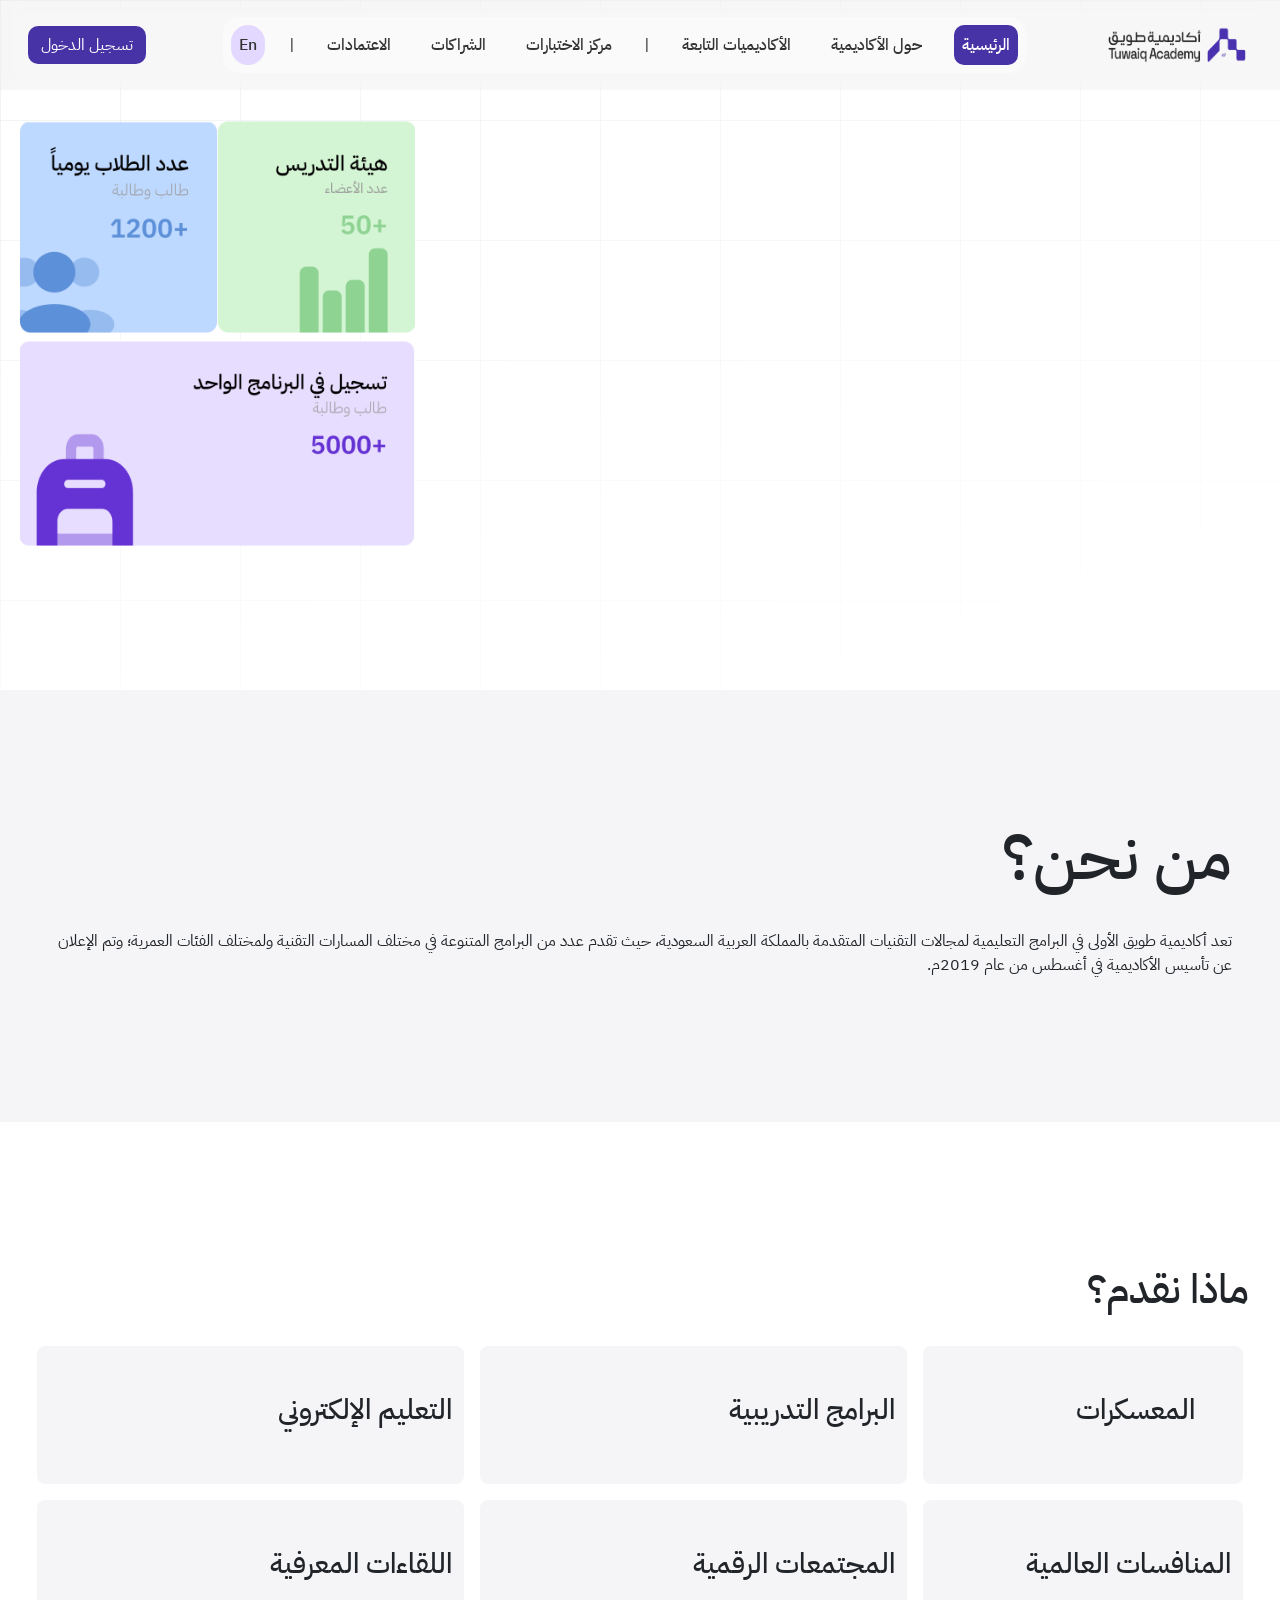
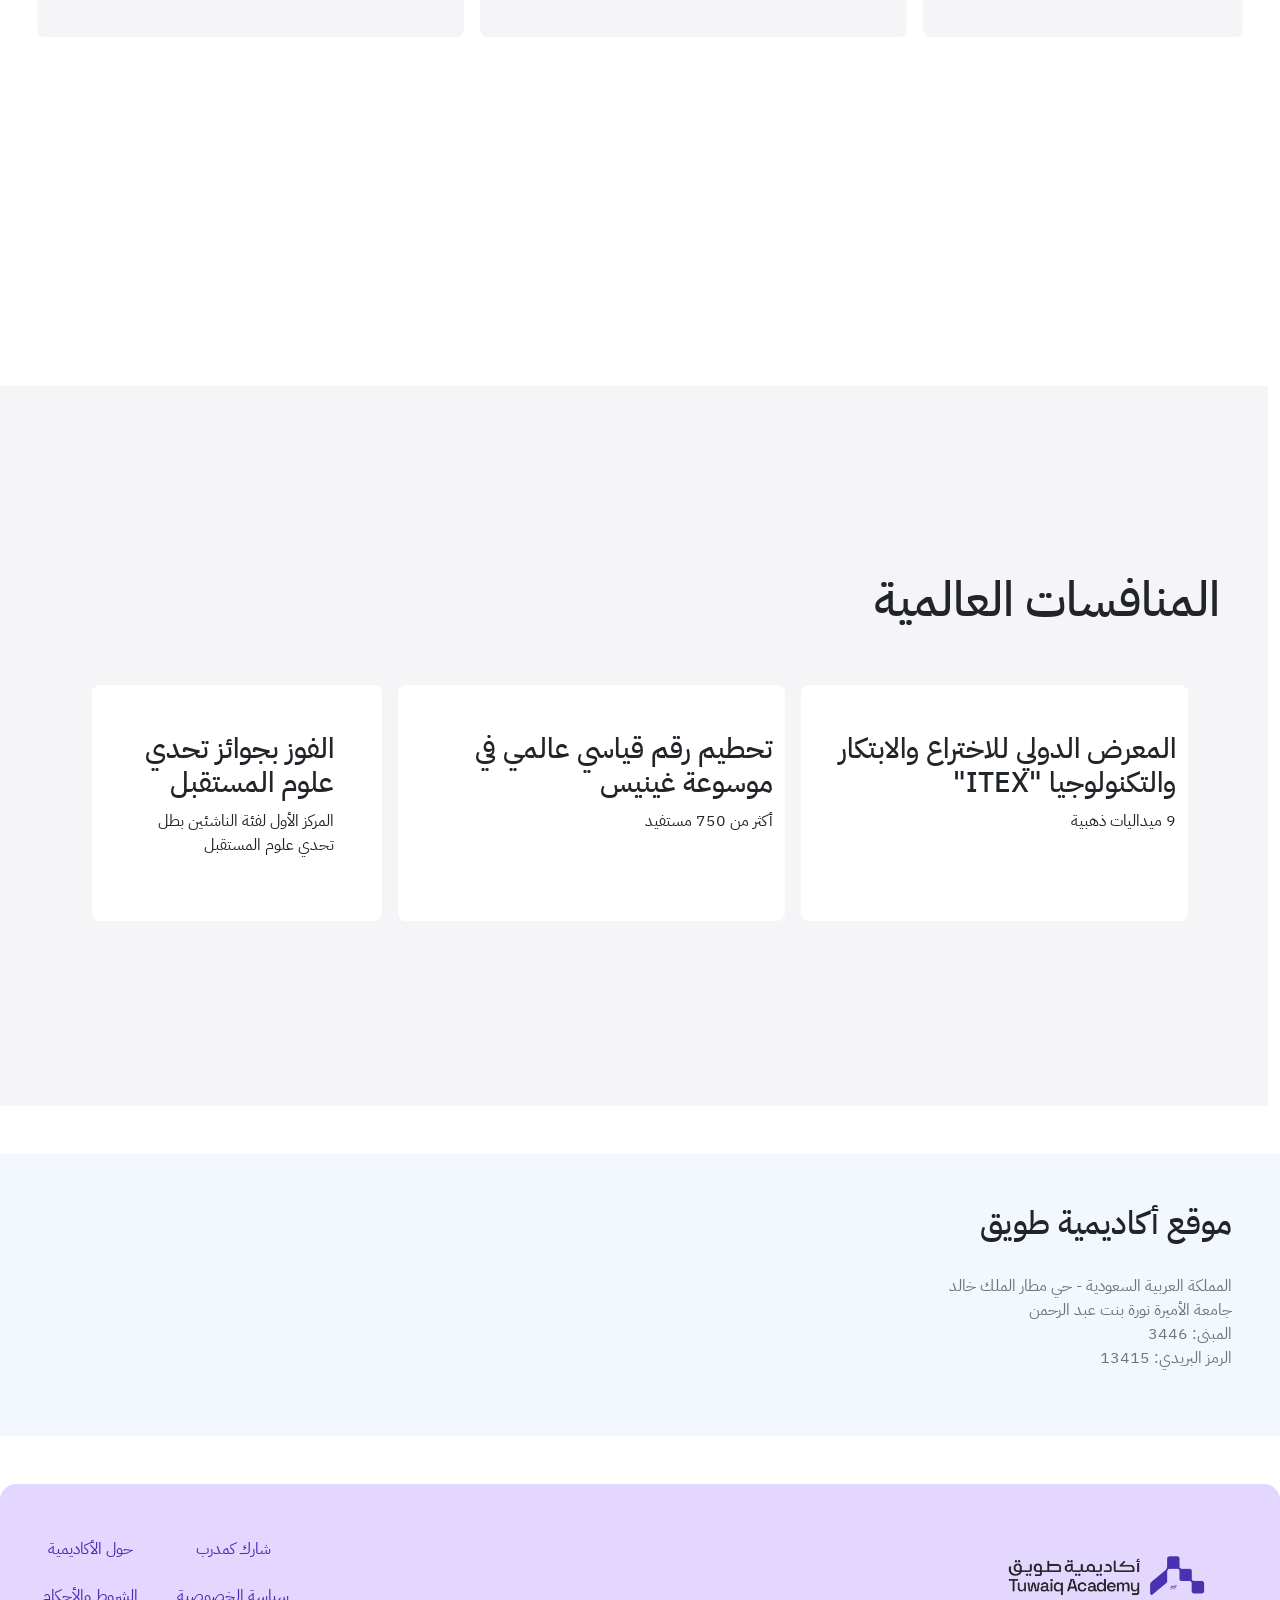
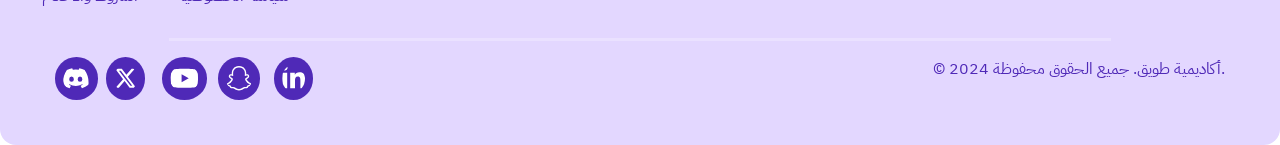
==== commit edf22fe6: "improve footer responsive bevaviour" ====
--- a/about.html
+++ b/about.html
@@ -93,14 +93,13 @@
     >
       <video
         style="object-fit: contain"
-        class="rounded-3 col-11 col-md-8"
+        class="rounded-3 col-12 col-md-8"
         autoplay
         loop
         muted
         playsinline
       >
         <source
-          class="container-fluid"
           src="https://cdn.tuwaiq.edu.sa/landing/introS3.mp4"
           type="video/mp4"
         />
@@ -179,7 +178,7 @@
             style="background-color: rgb(245, 245, 247)"
             class="col-5 col-md-4 py-5 rounded-3"
           >
-            <h3 class="d-flex align-content-start justify-content-md-start">
+            <h3 class="d-flex align-content-start justify-content-center justify-content-md-start">
               التعليم الإلكتروني
             </h3>
           </div>
@@ -279,12 +278,12 @@
           style="width: 99%"
           class="row justify-content-md-between justify-content-center"
         >
-          <div class="col-9 col-md-3 text-center">
+          <div class="col-9 col-sm-5 col-md-3 text-center">
             <img class="w-75" src="images/logo.png" alt="" />
           </div>
           <div class="col-12 col-md-3 row d-flex text-center">
             <a
-              class="col-6 link-underline-light link-underline-opacity-0 my-2"
+              class="col-6 link-underline-light link-underline-opacity-0 my-2 tuwaiq-purple"
               href="#"
               >شارك كمدرب</a
             >
@@ -314,7 +313,7 @@
           style="width: 95%"
           class="row justify-content-center justify-content-md-between h-25"
         >
-          <div class="col-10 col-md-3 d-flex h-75">
+          <div class="col-10 col-sm-5 col-md-3 d-flex h-75">
             <a
               style="width: 45%"
               href="https://discord.gg/DWpUH7wFxj"
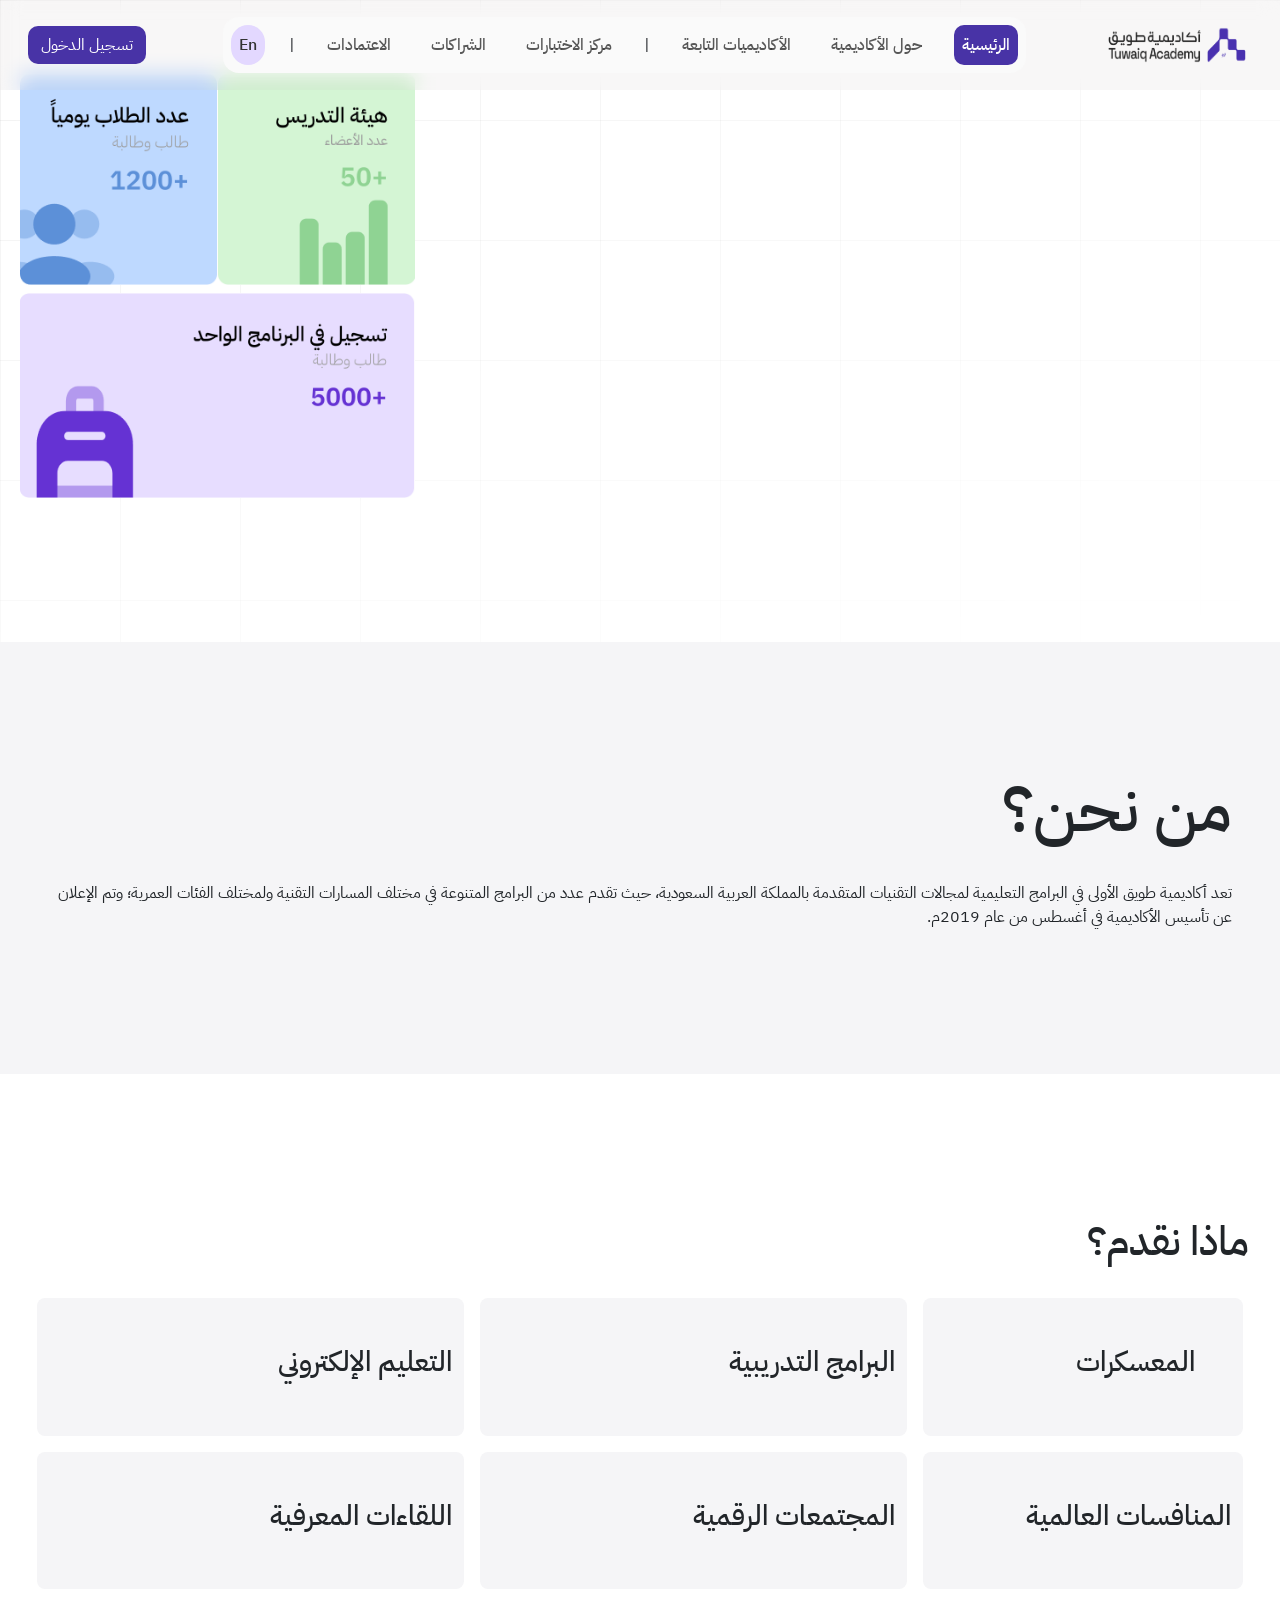
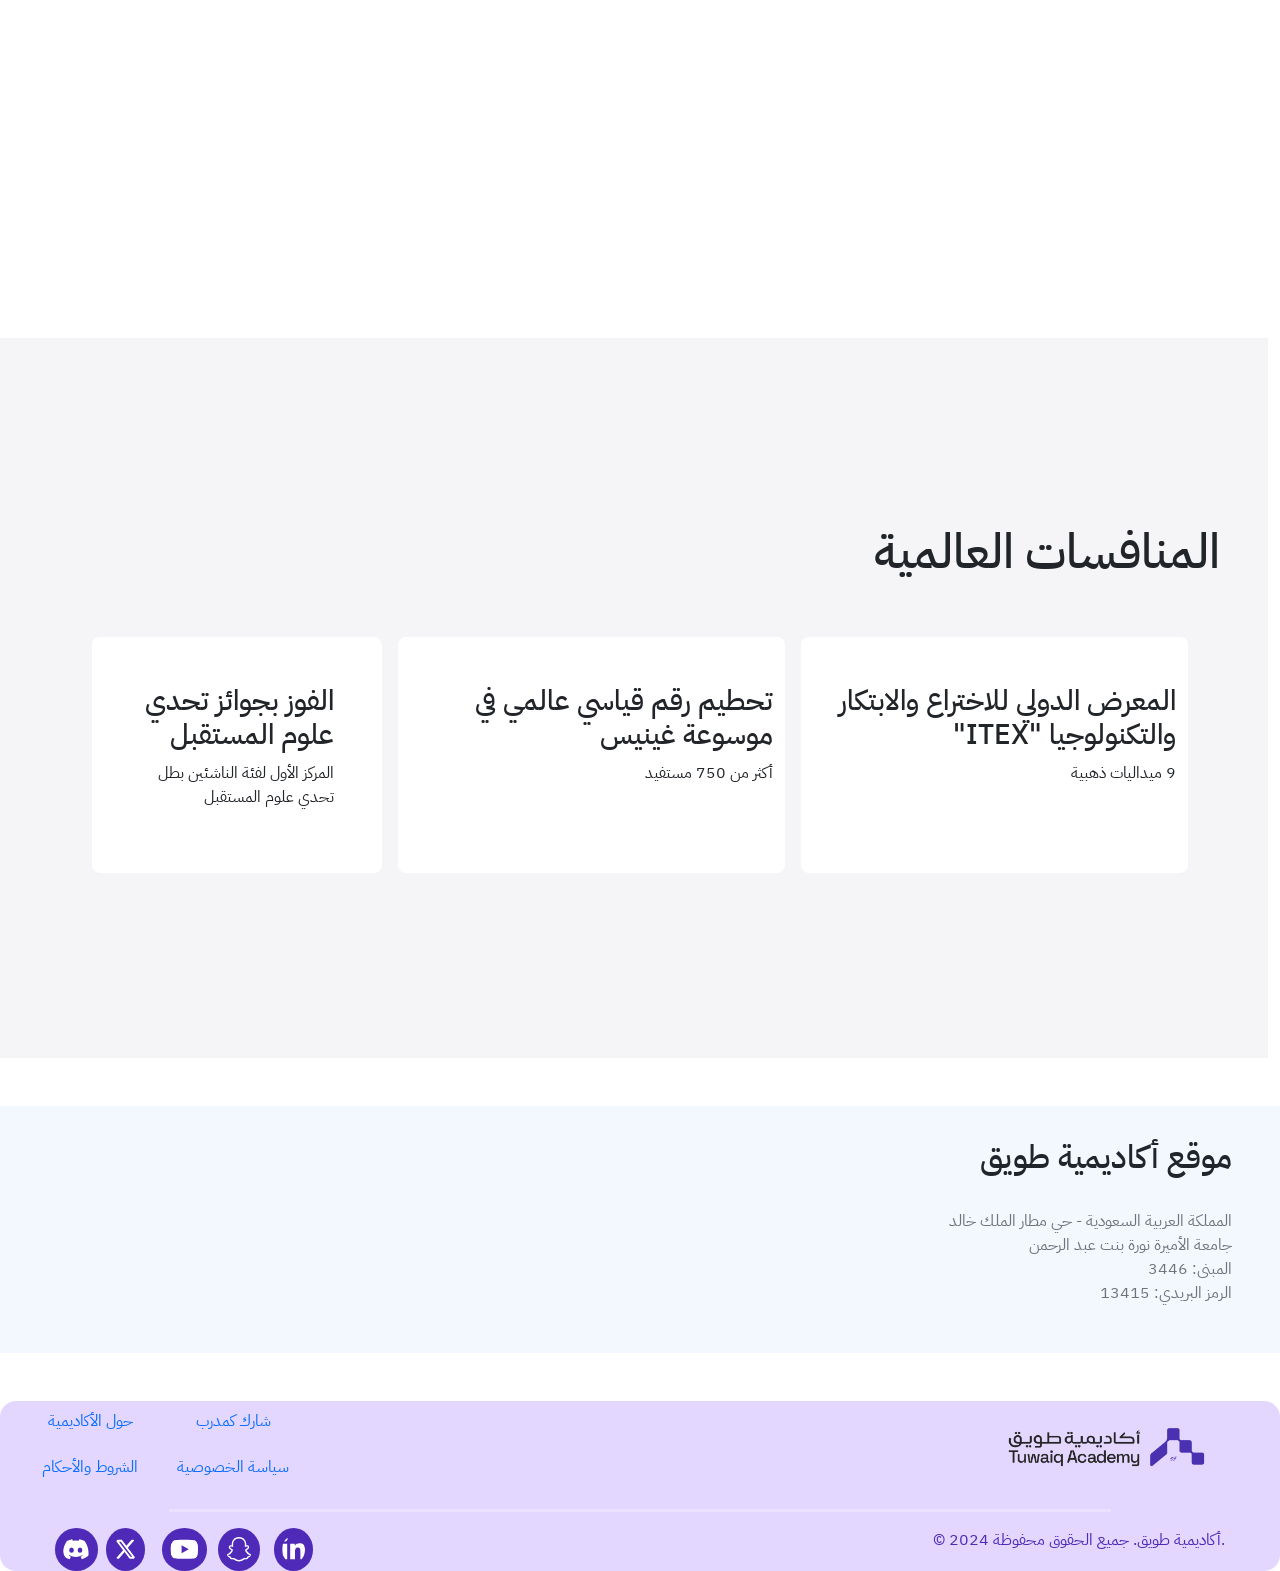
==== commit 5a3c55d5: "fix navbar background in about.html and partnerships.html" ====
--- a/about.html
+++ b/about.html
@@ -11,6 +11,107 @@
     />
     <link rel="stylesheet" href="styles.css" />
     <title>About the Academy</title>
+
+    <style>
+        /* background for body square with lines */
+        body::before {
+          --size: 120px;
+          --line-color: rgba(0, 0, 0, 0.05);
+          content: "";
+          position: fixed;
+          top: 0;
+          left: 0;
+          width: 100%;
+          height: 100%;
+          background: linear-gradient(
+                to right,
+                var(--line-color) 1px,
+                transparent 1px
+              )
+              repeat,
+            linear-gradient(to bottom, var(--line-color) 1px, transparent 1px)
+              repeat;
+          background-size: var(--size) var(--size);
+          mask-image: linear-gradient(-20deg, transparent 20%, white);
+          pointer-events: none;
+          z-index: -1;
+        }
+        /* for backgroound ul in navbar */
+  
+        .blur-navbar{
+          backdrop-filter: blur(10px);
+          background-color: #b1aeae18;
+        }
+  
+        #ul-list {
+          background-color: rgb(250 250 250);
+  
+          a {
+            border-radius: 40px;
+          }
+        }
+  
+        #ul-list a:hover {
+          background-color: #9597979f;
+          transition: 0.3s ease-in-out;
+        }
+        .purpleColor {
+          --bg-purple: #4833a6;
+          background-color: var(--bg-purple);
+          --color-white: rgb(255, 255, 255);
+          color: var(--color-white) !important;
+          border-radius: 10px !important;
+        }
+        .purpleColor:hover {
+          background-color: #6346e6 !important;
+        }
+        .EnglishPage {
+          --en-bg: #e3d8ff;
+          background-color: var(--en-bg);
+          color: #333;
+          border-radius: 10px;
+          text-align: center;
+          border-radius: 10px;
+        }
+        .bg-purple-light {
+          background-color: #e7ddff;
+        }
+  
+        .bg-teal-light {
+          background-color: #bffffa;
+        }
+  
+        .bg-pink-light {
+          background-color: #ffdde1;
+        }
+  
+        .btn-start {
+          background-color: white;
+          color: #4f29b7;
+          border: 2px solid #4f29b7;
+          box-shadow: 5px 5px 0px #4f29b7;
+          transition: all 0.2s;
+          border-radius: 0.75rem;
+        }
+  
+        .btn-start:hover {
+          box-shadow: none;
+          color: #4f29b7;
+        }
+  
+        .card-bg-grey {
+          background-color: #f5f5f7;
+        }
+        /* 
+          
+      .card-item {
+          background-color: rgba(255, 255, 255, 0.65);
+          box-shadow: 0px 4px 4px rgba(0, 0, 0, 0.07);
+          border-radius: 0.5rem;
+      }  */
+      </style>
+  
+
   </head>
 
   <body>
@@ -89,7 +190,7 @@
 
     <section
       dir="rtl"
-      class="d-flex flex-column flex-md-row mt-5 pt-5 container-fluid gap-2"
+      class="d-flex flex-column flex-md-row mt-5 container-fluid gap-2"
     >
       <video
         style="object-fit: contain"
--- a/styles.css
+++ b/styles.css
@@ -1,171 +1,585 @@
 @import url("https://fonts.googleapis.com/css2?family=Cairo:wght@200..1000&family=IBM+Plex+Sans+Arabic:wght@100;200;300;400;500;600;700&family=Tajawal:wght@200;300;400;500;700;800;900&display=swap");
 
 * {
+  margin: 0;
   padding: 0;
-  margin: 0;
   box-sizing: border-box;
   font-family: IBM Plex Sans Arabic !important;
 }
-
+ 
 body {
-  padding: 0;
-  margin: 0;
-}
-
-footer {
-  height: 35vh;
-  justify-content: center;
-}
-
-.header {
-  width: 100%;
-  /* background-color: rgba(255, 255, 255, 0.581); */
-  display: flex;
-  flex-direction: row;
-  justify-content: space-evenly;
-  /* align-items: center; */
-}
-
-.nav-content {
-  display: flex;
-  justify-content: space-between;
-  align-items: center;
-  /* padding: 1% 3%; */
-}
-
-.logo {
-  font-weight: bold;
-  font-size: 1.5rem;
-}
-
-.nav {
-  width: 10%;
-  align-items: center;
-  list-style: none;
-  background-color: #fafafa;
-  border-radius: 30px;
-  a {
-    color: #333;
-  }
-}
-
-.nav-link {
-  text-decoration: none;
-  color: #333;
-}
-
-.register-btn {
-  display: flex;
-
-  justify-content: end;
-  height: 5vh;
-}
-
-@media only screen and (min-width: 601px) {
-  footer {
-    height: 29vh;
-  }
-  .col-md-custom {
-    width: 30%;
-  }
-  .fs-md-2 {
-    font-size: large;
-  }
-  .acad-location {
-    height: 250px;
-  }
-}
-
-.tuwaiq-purple {
-  color: rgb(79, 41, 183);
-}
-
-/* background for body square with lines */
-body::before {
-  --size: 120px;
-  --line-color: rgba(0, 0, 0, 0.05);
-  content: "";
-  position: fixed;
-  top: 0;
-  left: 0;
-  width: 100%;
-  height: 100%;
-  background: linear-gradient(to right, var(--line-color) 1px, transparent 1px)
-      repeat,
-    linear-gradient(to bottom, var(--line-color) 1px, transparent 1px) repeat;
-  background-size: var(--size) var(--size);
-  mask-image: linear-gradient(-20deg, transparent 20%, white);
-  pointer-events: none;
-  z-index: -1;
-}
-/* for backgroound ul in navbar */
-
-.blur-navbar {
-  backdrop-filter: blur(10px);
-  background-color: #b1aeae18;
-}
-
-#ul-list {
-  background-color: rgb(250 250 250);
-
-  a {
-    border-radius: 40px;
-  }
-}
-
-#ul-list a:hover {
-  background-color: #9597979f;
-  transition: 0.3s ease-in-out;
-}
-
-.purpleColor {
-  --bg-purple: #4833a6;
-  background-color: var(--bg-purple);
-  --color-white: rgb(255, 255, 255);
-  color: var(--color-white) !important;
-  border-radius: 10px !important;
-}
-
-.purpleColor:hover {
-  background-color: #6346e6 !important;
-}
-
-.EnglishPage {
-  --en-bg: #e3d8ff;
-  background-color: var(--en-bg);
-  color: #333;
-  border-radius: 10px;
-  text-align: center;
-  border-radius: 10px;
-}
-
-.bg-purple-light {
-  background-color: #e7ddff;
-}
-
-.bg-teal-light {
-  background-color: #bffffa;
-}
-
-.bg-pink-light {
-  background-color: #ffdde1;
-}
-
-.btn-start {
-  background-color: white;
-  color: #4f29b7;
-  border: 2px solid #4f29b7;
-  box-shadow: 5px 5px 0px #4f29b7;
-  transition: all 0.2s;
-  border-radius: 0.75rem;
-}
-
-.btn-start:hover {
-  box-shadow: none;
-  color: #4f29b7;
-}
-
-.card-bg-grey {
-  background-color: #f5f5f7;
-}
-
+    font-family: Arial, sans-serif;
+}
+
+.cards-container {
+    display: flex;
+    width: 100%;
+    gap: 1.5rem;
+    min-height: 30vh;
+    margin-bottom: 2rem;
+}
+
+.card-custom {
+    border-radius: 1.5rem;
+    height: 100%;
+    width: 100%;
+    padding: 2.5rem;
+    padding-bottom: 0;
+    display: flex;
+    flex-direction: column;
+    justify-content: space-between;
+    overflow: hidden;
+    transition: all 0.3s;
+    cursor: pointer;
+}
+
+.bootcamps-card {
+    background-color: #BED9FF;
+}
+
+.bootcamps-card:hover {
+    box-shadow: 8px 8px #6e91c3;
+}
+
+.programs-card {
+    background-color: #FFE7EF;
+}
+
+.programs-card:hover {
+    box-shadow: 8px 8px #e3a9ba;
+}
+
+.webinars-card {
+    background-color: #D3FFD5;
+}
+
+.webinars-card:hover {
+    box-shadow: 8px 8px #6aa06d;
+}
+
+.title-and-link {
+    display: flex;
+    justify-content: space-between;
+    align-items: center;
+    width: 100%;
+    margin-bottom: 1rem;
+}
+
+.card-title {
+    font-size: 1.5rem;
+    font-weight: bold;
+}
+
+.card-description {
+    margin-bottom: 1.5rem;
+    width: 100%;
+    color: #5C5C5C;
+}
+
+.img-container {
+    display: flex;
+    justify-content: center;
+    width: 100%;
+    padding-top: 2rem;
+}
+
+.img-container img {
+    width: 100%;
+}
+
+.round-link {
+
+    display: flex;
+    align-items: center;
+    justify-content: center;
+    width: 3rem;
+    height: 3rem;
+    background-color: white;
+    border-radius: 50px;
+    overflow: hidden;
+    transition: all 0.5s ease-in-out;
+}
+
+.round-link:hover {
+    padding-left: 1rem;
+    padding-right: 1rem;
+    width: 7rem;
+}
+
+.link-text {
+    margin-left: 2rem;
+    color: black;
+    transition: all 0.3s ease-in-out;
+    opacity: 0;
+    transform: translateX(0);
+}
+
+.round-link:hover .link-text {
+    transform: translateX(0);
+    opacity: 1;
+}
+
+.link-icon {
+    position: absolute;
+    left: 15px;
+}
+
+.round-link:hover .link-icon {
+    margin-right: 1rem;
+}
+/* Section 3 */
+
+.program-card {
+    background-color: #F5F5F7;
+    border-radius: 1.5rem;
+    height: 100%;
+    transition: transform 0.3s;
+}
+.program-card:hover {
+    transform: translateY(-5px);
+    box-shadow: 0 10px 20px rgba(0,0,0,0.1);
+}
+.program-image-container {
+    height: 290px;
+    display: flex;
+    justify-content: center;
+}
+.program-image {
+    object-fit: contain;
+    width: 100%;
+    height: 100%;
+    border-radius: 0.5rem;
+}
+.card-category {
+    font-size: 12px;
+    color: #5A5A5A;
+}
+.card-title {
+    font-size: 17px;
+    font-weight: 600;
+    color: #000;
+}
+.card-meta {
+    font-size: 12px;
+    font-weight: 600;
+    color: #C56B37;
+}
+.status-indicator {
+    width: 8px;
+    height: 8px;
+    border-radius: 50%;
+    margin-top: 6px;
+}
+.status-open {
+    background-color: #10A400;
+}
+.status-text-open {
+    color: #10A400;
+    font-size: 12px;
+    font-weight: 500;
+}
+.section-title {
+    font-size: 28px;
+    font-weight: 500;
+    color: #000;
+}
+.view-more {
+    color: #64ABFF;
+    font-size: 16px;
+    font-weight: 500;
+    text-decoration: none;
+}
+.carousel-container {
+    overflow-x: auto;
+    scrollbar-width: none;  /* Firefox */
+    -ms-overflow-style: none;  /* IE and Edge */
+}
+.carousel-container::-webkit-scrollbar {
+    display: none;  /* Chrome, Safari, Opera */
+}
+@media (max-width: 768px) {
+    .program-card {
+        margin-bottom: 1.5rem;
+    }
+}
+
+
+/* Courses */
+
+.course-card {
+    border-radius: 1rem;
+    transition: box-shadow 0.3s;
+    min-height: 470px;
+    background: linear-gradient(to bottom right, #F6F8FE, white);
+    border: 1px solid #DBD3F9;
+}
+
+.course-card:hover {
+    box-shadow: 0 10px 15px rgba(0, 0, 0, 0.1);
+}
+
+.card-image-container {
+    background: white;
+    border-radius: 1rem;
+    border: 1px solid #DBD3F9;
+    padding: 0.5rem;
+    position: relative;
+}
+
+.newest-tag {
+    position: absolute;
+    top: 1rem;
+    right: 1rem;
+    background-color: #D8EDF7;
+    color: #4DC0DA;
+    padding: 0.25rem 0.5rem;
+    border-radius: 0.5rem;
+    font-size: 0.875rem;
+}
+
+.path-tag {
+    position: absolute;
+    top: 1rem;
+    right: 1rem;
+    background-color: #6635D733;
+    color: #6635D7;
+    padding: 0.25rem 0.5rem;
+    border-radius: 0.5rem;
+    font-size: 0.875rem;
+}
+
+.card-image {
+    width: 100%;
+    height: 12rem;
+    object-fit: contain;
+}
+
+.start-button {
+    background: linear-gradient(to right, #f1627a, #d54bae);
+    color: white;
+    border-radius: 1rem;
+    padding: 0.5rem 1rem;
+    transition: opacity 0.3s;
+    text-decoration: none;
+    display: inline-flex;
+    align-items: center;
+    justify-content: center;
+    gap: 0.25rem;
+}
+
+.start-button:hover {
+    opacity: 0.9;
+    color: white;
+}
+
+.skill-intermediate {
+    color: #3b82f6;
+}
+
+.subscribers {
+    color: #FFC653;
+}
+
+.duration {
+    color: #4BC4A6;
+}
+
+.duration-dot {
+    color: #4BC4A6;
+    font-size: 2rem;
+    line-height: 1;
+}
+
+.courses-container {
+    overflow-x: auto;
+}
+
+.scroll-cards {
+    display: flex;
+    flex-direction: row;
+    gap: 1.5rem;
+    padding-bottom: 1rem;
+}
+
+@media (max-width: 768px) {
+    .card-wrapper {
+        min-width: 300px;
+        max-width: 450px;
+    }
+}
+
+
+
+/* For Webkit browsers scrollbar */
+.courses-container::-webkit-scrollbar {
+    height: 8px;
+}
+
+.courses-container::-webkit-scrollbar-track {
+    background: #F6F8FE;
+}
+
+.courses-container::-webkit-scrollbar-thumb {
+    background-color: #DBD3F9;
+    border-radius: 20px;
+}
+
+
+/* Media queries for responsiveness */
+@media (max-width: 768px) {
+    .cards-container {
+        display: flex !important;
+        flex-direction: row;
+        min-height: 10vh;
+    }
+    
+    .card-custom {
+        margin-bottom: 1.5rem;
+        min-height: 100px;
+        width: 50%;
+    }
+}
+
+
+/* secyion 6 */
+
+.horizontal-scroll {
+    display: flex;
+    overflow-x: auto;
+    gap: 1.5rem;
+    padding: 1rem 0;
+    scroll-snap-type: x mandatory;
+    scrollbar-width: thin;
+    scrollbar-color: #888 #f1f1f1;
+}
+
+/* Custom scrollbar for webkit browsers */
+.horizontal-scroll::-webkit-scrollbar {
+    height: 8px;
+}
+
+.horizontal-scroll::-webkit-scrollbar-track {
+    background: #f1f1f1;
+    border-radius: 10px;
+}
+
+.horizontal-scroll::-webkit-scrollbar-thumb {
+    background: #888;
+    border-radius: 10px;
+}
+
+.horizontal-scroll::-webkit-scrollbar-thumb:hover {
+    background: #555;
+}
+
+/* Card styling */
+.news-card {
+    position: relative;
+    border-radius: 1.5rem;
+    overflow: hidden;
+    height: 538px;
+    min-width: 320px;
+    flex: 0 0 auto;
+    box-shadow: 0 10px 15px -3px rgba(0, 0, 0, 0.1);
+    transition: transform 0.3s ease;
+    scroll-snap-align: start;
+}
+
+/* Responsive width adjustments */
+@media (min-width: 576px) {
+    .news-card {
+        min-width: 280px;
+    }
+}
+
+@media (min-width: 768px) {
+    .news-card {
+        min-width: 300px;
+    }
+}
+
+@media (min-width: 992px) {
+    .news-card {
+        min-width: 320px;
+    }
+}
+
+@media (min-width: 1200px) {
+    .news-card {
+        min-width: 356px;
+    }
+}
+
+.news-card:hover {
+    transform: scale(1.02);
+}
+
+.news-card img {
+    width: 100%;
+    height: 100%;
+    object-fit: cover;
+}
+
+.news-card-overlay {
+    position: absolute;
+    bottom: 0;
+    left: 0;
+    right: 0;
+    background: linear-gradient(to top, rgba(0, 0, 0, 0.8) 0%, transparent 100%);
+    padding: 2rem;
+    color: white;
+}
+
+.news-title {
+    font-size: 1.5rem;
+    margin-bottom: 1.5rem;
+    font-weight: 500;
+}
+
+.news-footer {
+    display: flex;
+    justify-content: space-between;
+    align-items: center;
+    padding-top: 1rem;
+    border-top: 1px solid rgba(255, 255, 255, 0.4);
+}
+
+.news-date {
+    font-size: 0.9rem;
+}
+
+.read-more-btn {
+    background-color: white;
+    color: black;
+    width: 48px;
+    height: 48px;
+    border-radius: 50%;
+    display: flex;
+    align-items: center;
+    justify-content: center;
+    transition: all 0.3s ease;
+    overflow: hidden;
+    position: relative;
+}
+
+.news-card:hover .read-more-btn {
+    width: 112px;
+    border-radius: 24px;
+}
+
+.btn-text {
+    position: absolute;
+    right: 50px;
+    opacity: 0;
+    transition: all 0.3s ease;
+}
+
+.news-card:hover .btn-text {
+    opacity: 1;
+}
+
+.arrow-icon {
+    position: absolute;
+    left: 15px;
+    transition: all 0.3s ease;
+}
+
+/* Navigation buttons */
+.scroll-nav {
+    display: flex;
+    justify-content: flex-end;
+    gap: 0.5rem;
+    margin-bottom: 1rem;
+}
+
+.scroll-btn {
+    width: 36px;
+    height: 36px;
+    border-radius: 50%;
+    background-color: #eeeeee;
+    border: none;
+    display: flex;
+    align-items: center;
+    justify-content: center;
+    cursor: pointer;
+    color: #868686;
+    transition: all 0.2s ease;
+}
+
+.scroll-btn:hover {
+    background-color: #dddddd;
+}
+
+/* img for section 6 */
+
+.news-card img {
+    width: 100%;
+    height: auto;
+    display: block;
+    border-radius: 10px;
+  }
+  .horizontal-scroll {
+    display: flex;
+    overflow-x: auto;
+    gap: 16px;
+    scroll-snap-type: x mandatory;
+  }
+  
+  .news-card {
+    flex: 0 0 80%;
+    max-width: 80%;
+    scroll-snap-align: start;
+    background: #fff;
+    border-radius: 12px;
+    overflow: hidden;
+    position: relative;
+  }
+
+  @media (max-width: 576px) {
+    .news-card {
+      flex: 0 0 90%;
+      max-width: 90%;
+    }
+  
+    .news-title {
+      font-size: 1rem;
+    }
+  
+    .news-footer {
+      flex-direction: column;
+      gap: 0.5rem;
+    }
+  }
+
+
+.news-card {
+    flex: 0 0 90%;
+    max-width: 90%;
+  }
+  
+  .horizontal-scroll {
+    display: flex;
+    overflow-x: auto;
+    gap: 16px;
+  }
+  
+  .news-card {
+    flex: 0 0 90%;  
+    max-width: 90%;
+  }
+  
+
+  @media (min-width: 768px) {
+    .news-card {
+      flex: 0 0 45%;
+      max-width: 45%;
+    }
+  }
+  
+
+  @media (min-width: 992px) {
+    .news-card {
+      flex: 0 0 25%;
+      max-width: 25%;
+    }
+  }
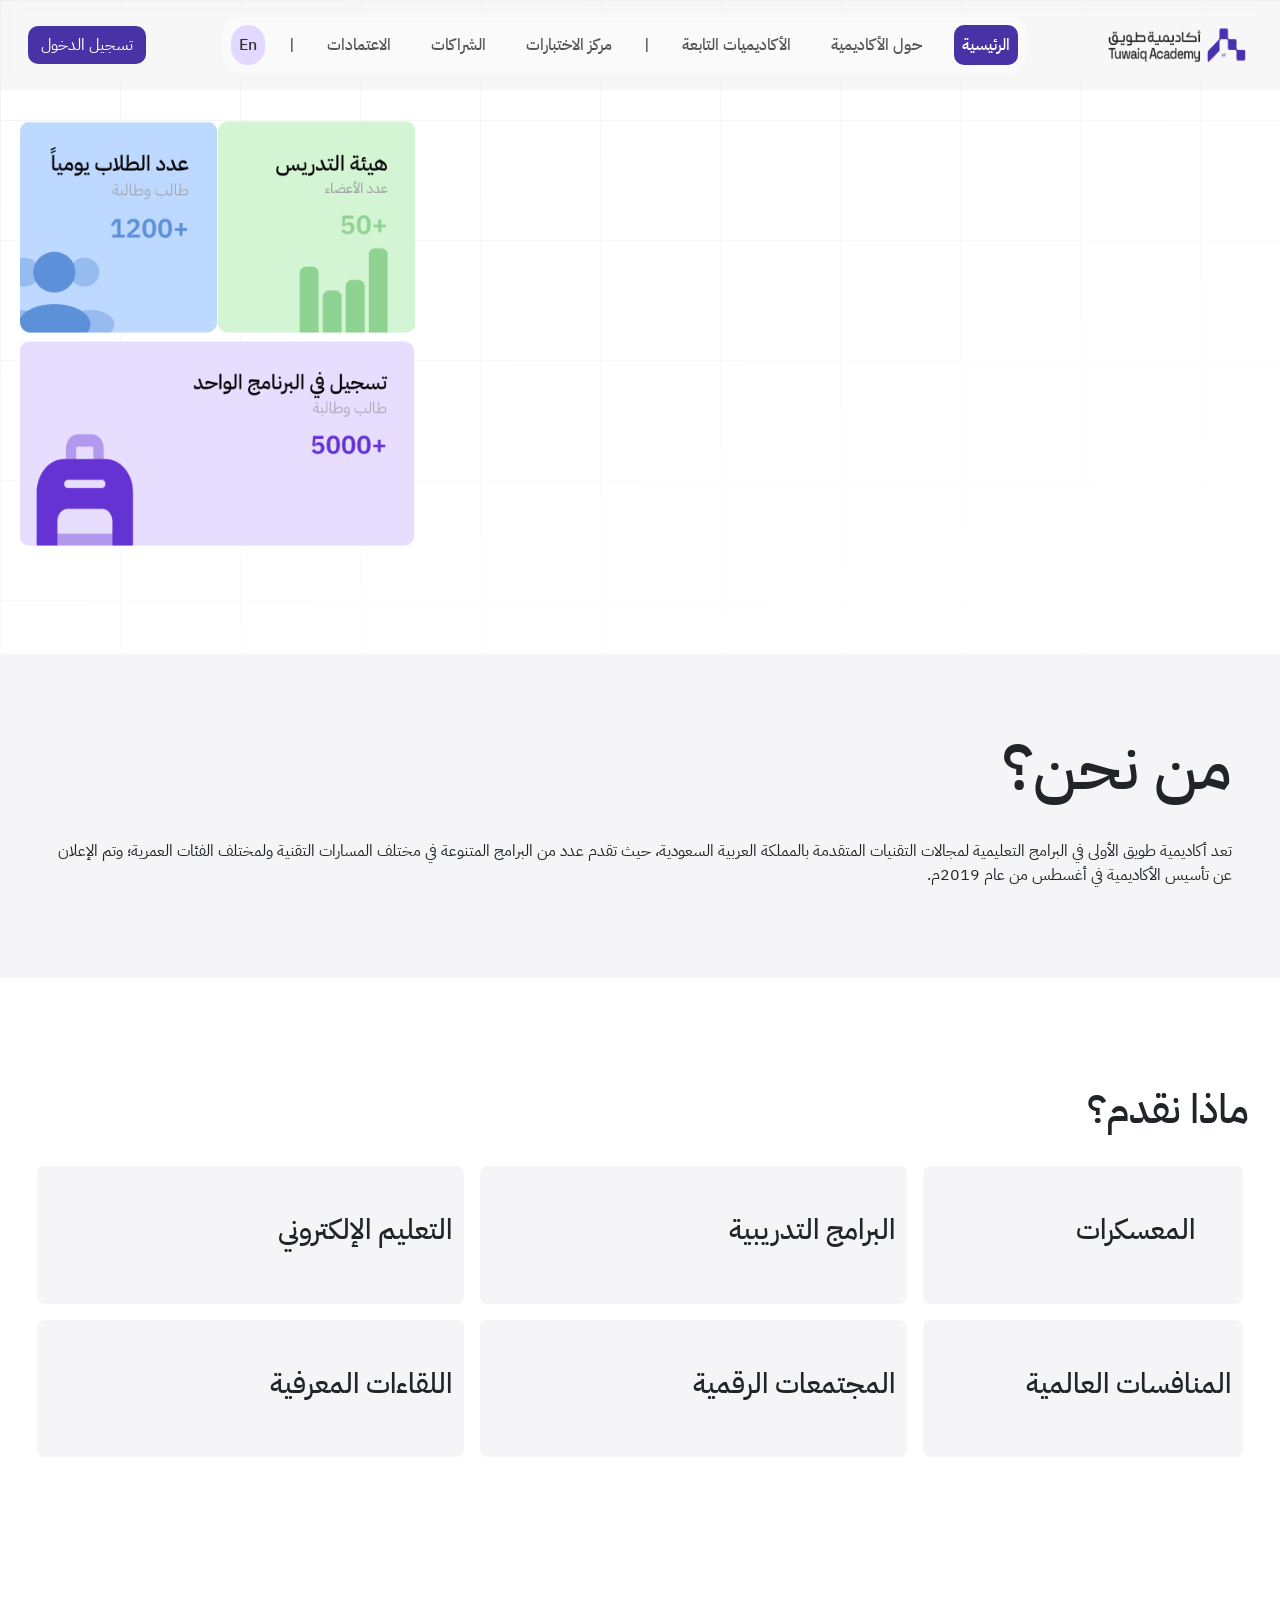
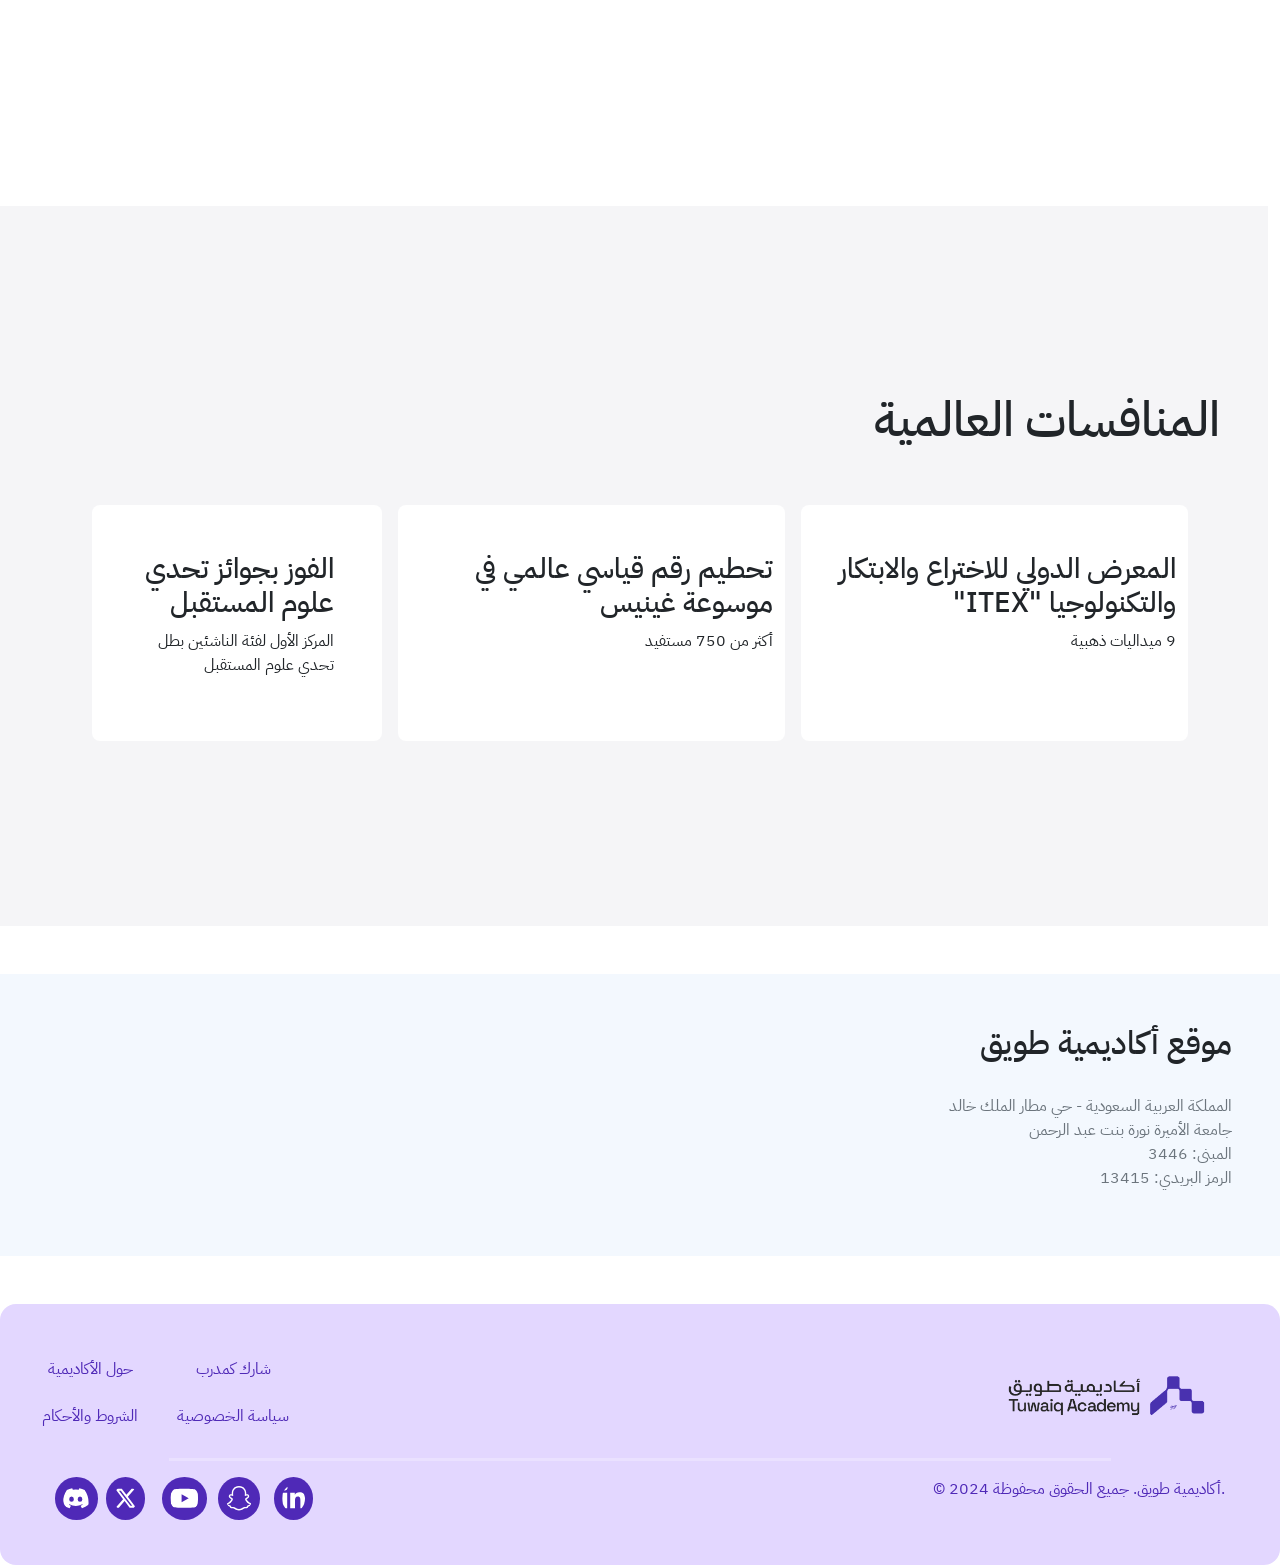
==== commit 1c2d096f: "fix about.html padding" ====
--- a/about.html
+++ b/about.html
@@ -190,7 +190,7 @@
 
     <section
       dir="rtl"
-      class="d-flex flex-column flex-md-row mt-5 container-fluid gap-2"
+      class="d-flex flex-column flex-md-row mt-5 pt-5 container-fluid gap-2"
     >
       <video
         style="object-fit: contain"
@@ -227,7 +227,7 @@
       </div>
     </section>
     <section
-      style="height: 80vh"
+      style="height: 60vh"
       dir="rtl"
       class="col-12 d-flex justify-content-center align-items-center"
     >
--- a/styles.css
+++ b/styles.css
@@ -1,3 +1,4 @@
+
 @import url("https://fonts.googleapis.com/css2?family=Cairo:wght@200..1000&family=IBM+Plex+Sans+Arabic:wght@100;200;300;400;500;600;700&family=Tajawal:wght@200;300;400;500;700;800;900&display=swap");
 
 * {
@@ -510,6 +511,30 @@
     background-color: #dddddd;
 }
 
+
+footer {
+    height: 35vh;
+    justify-content: center;
+  }
+  .tuwaiq-purple {
+    color: rgb(79, 41, 183);
+  }
+
+  @media only screen and (min-width: 601px) {
+    footer {
+      height: 29vh;
+    }
+    .col-md-custom {
+      width: 30%;
+    }
+    .fs-md-2 {
+      font-size: large;
+    }
+    .acad-location {
+      height: 250px;
+    }
+  }
+  
 /* img for section 6 */
 
 .news-card img {
@@ -582,4 +607,4 @@
       flex: 0 0 25%;
       max-width: 25%;
     }
-  }+  }
